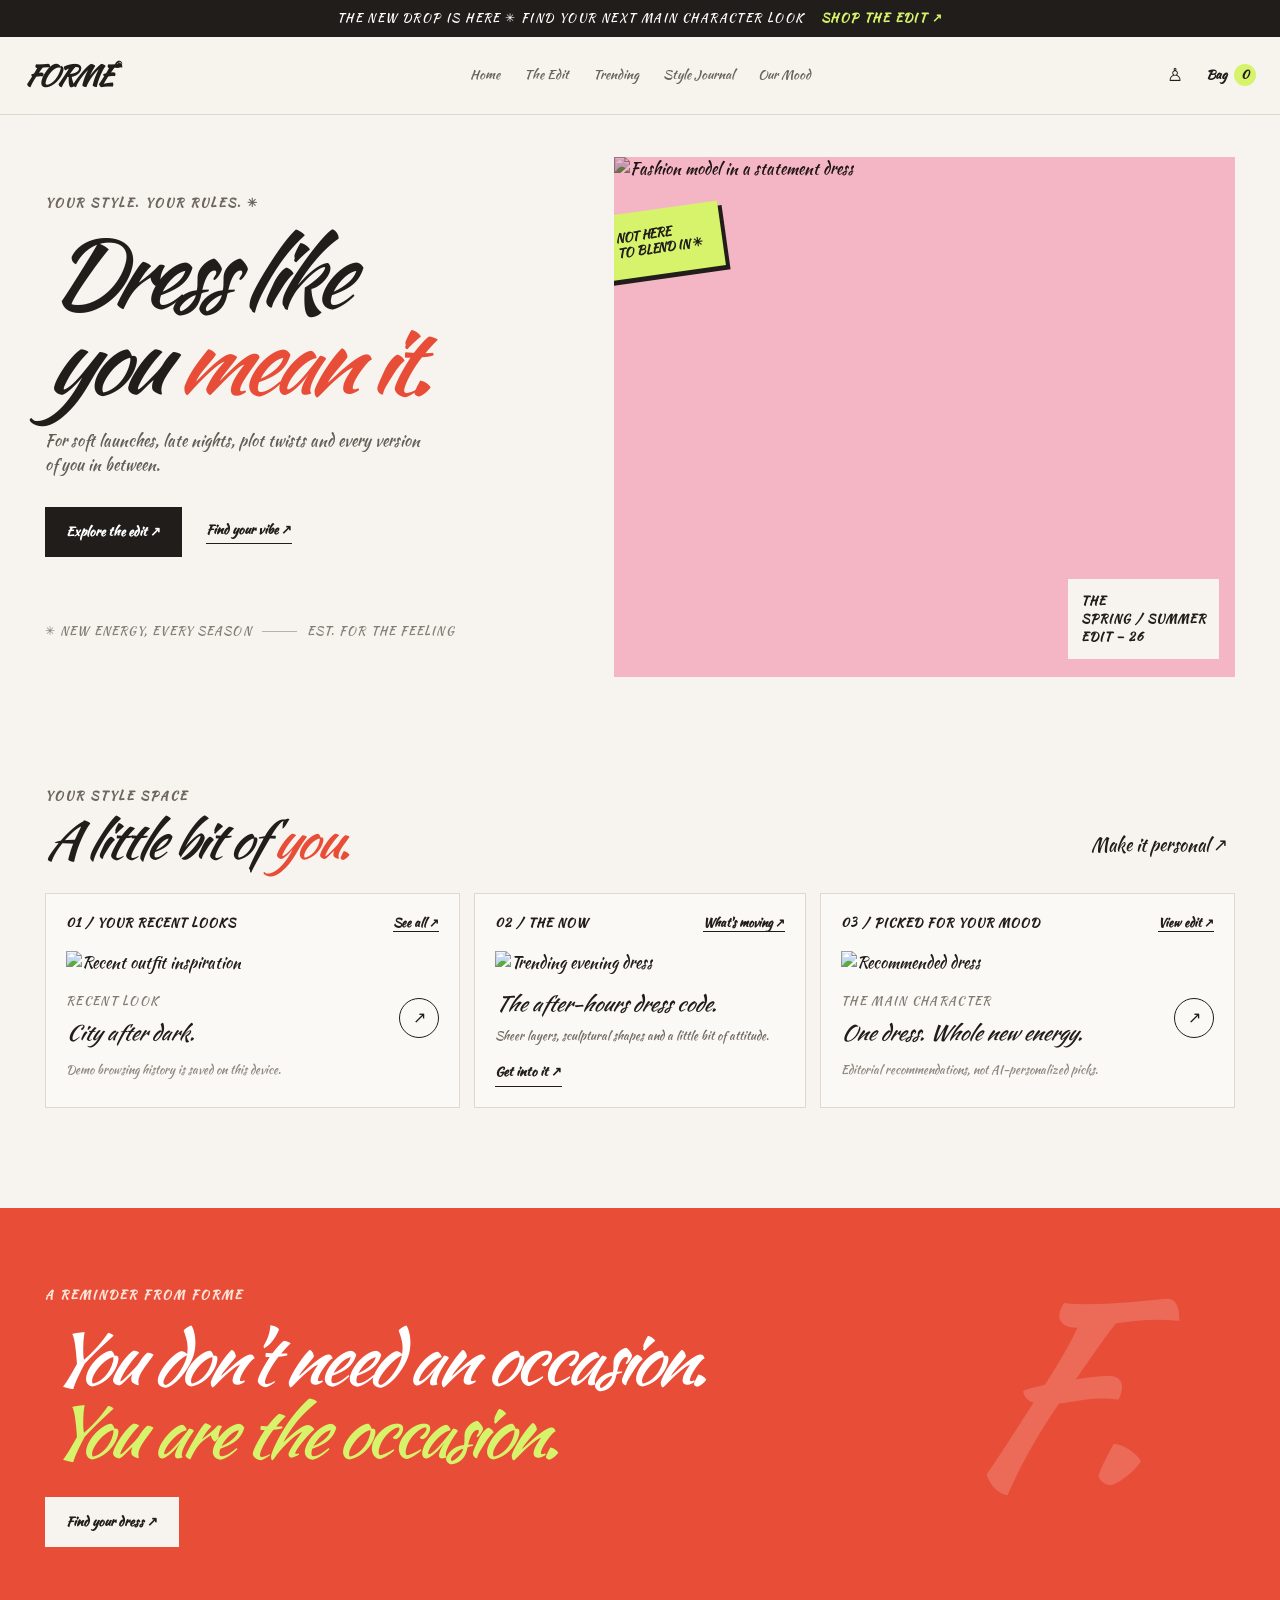
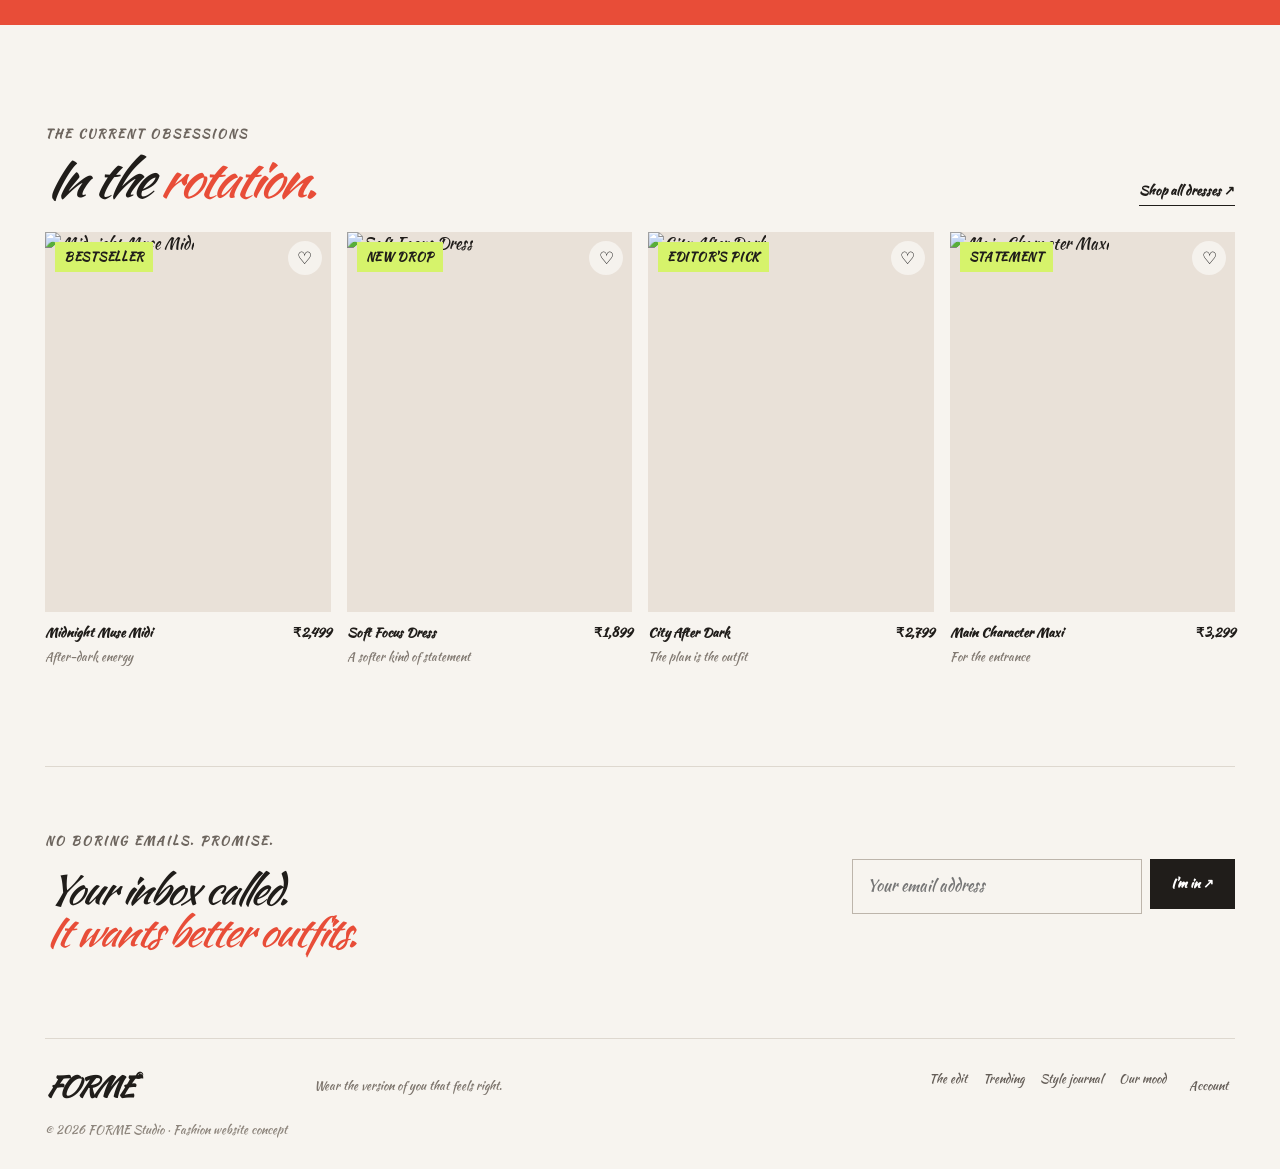
==== index.html @ 80cb5acc "Update typography to Kaushan Script, enforce cursive and min 12px text, and single image per card" ====
<!doctype html>
<html lang="en">

<head>
    <meta charset="utf-8">
    <meta name="viewport" content="width=device-width,initial-scale=1">
    <meta name="theme-color" content="#f7f4ef">
    <title>Dress Outside the Lines — FORME</title>
    <link rel="preconnect" href="https://fonts.googleapis.com">
    <link rel="preconnect" href="https://fonts.gstatic.com" crossorigin>
    <link
        href="https://fonts.googleapis.com/css2?family=Kaushan+Script&family=DM+Sans:wght@400;500;600;700&family=Playfair+Display:ital,wght@0,500;0,600;0,700;1,500;1,600&display=swap"
        rel="stylesheet">
    <link rel="stylesheet" href="styles.css">
    <style>
        :root {
            --serif: 'Kaushan Script', cursive;
            --sans: 'Kaushan Script', cursive;
            --cursive: 'Kaushan Script', cursive
        }

        html,
        body,
        button,
        input,
        select,
        textarea {
            font-family: 'Kaushan Script', cursive
        }

        body,
        p,
        a,
        button,
        input,
        select,
        textarea,
        span,
        small,
        label,
        .announcement,
        .announcement a,
        .main-nav a,
        .header-actions,
        .bag-link,
        .bag-count,
        .icon-btn,
        .plain-btn,
        .eyebrow,
        .hero-text,
        .btn,
        .text-link,
        .arrow-link,
        .hero-footnote,
        .hero-sticker,
        .hero-side-note,
        .tile-head,
        .tile-head a,
        .recent-items,
        .mini-look span,
        .mini-look b,
        .tile-note,
        .overview-tile>p,
        .micro-label,
        .product-badge,
        .heart-btn,
        .quick-add,
        .product-info h3,
        .product-info p,
        .product-subtitle,
        .form-feedback,
        .footer>p,
        .footer-links a,
        .footer-links button,
        .footer small,
        .auth-tab,
        .account-modal label,
        .legal-note,
        .toast {
            font-family: 'Kaushan Script', cursive;
            font-style: normal
        }

        h1,
        h2,
        .wordmark,
        .manifesto-mark,
        .modal-logo,
        .modal-visual p,
        .modal-content h2,
        .overview-tile h3,
        .rec-meta h3,
        .newsletter h2,
        .empty-star,
        .journal-asterisk,
        .mobile-menu,
        .modal-close {
            font-family: 'Kaushan Script', cursive;
            font-style: italic
        }

        /* Ensure no text is smaller than 12px */
        small, sub, sup, label, .legal-note, .tile-note, .hero-footnote, .hero-side-note, .micro-label, .announcement, .wordmark span, .bag-count, .eyebrow, .image-caption, .modal-visual small, .product-subtitle, .product-badge, .form-feedback, .footer small, .filter-pill, .sort-control, .collection-note, .editorial-break>p, .story-number, .trend-quote p, .journal-meta, .about-image span, .value-row>span, .bag-toolbar, .bag-item .remove-item, .summary-note, .secure-note {
            font-size: 0.75rem;
        }
    </style>
</head>

<body data-page="home">
    <div class="announcement">THE NEW DROP IS HERE ✳ FIND YOUR NEXT MAIN CHARACTER LOOK <a href="collections.html">SHOP
            THE EDIT ↗</a></div>
    <header class="site-header"><a class="wordmark" href="index.html">FORME<span>®</span></a><button class="mobile-menu"
            aria-label="Open menu" aria-expanded="false">☰</button>
        <nav class="main-nav"><a href="index.html">Home</a><a href="collections.html">The Edit</a><a
                href="trending.html">Trending</a><a href="style-journal.html">Style Journal</a><a href="about.html">Our
                Mood</a></nav>
        <div class="header-actions"><button class="icon-btn account-open" aria-label="Open login or signup">♙</button><a
                class="bag-link" href="bag.html">Bag <span class="bag-count">0</span></a></div>
    </header>
    <main>
        <section class="hero wrap">
            <div class="hero-copy reveal">
                <p class="eyebrow">YOUR STYLE. YOUR RULES. ✳</p>
                <h1>Dress like<br>you <em>mean it.</em></h1>
                <p class="hero-text">For soft launches, late nights, plot twists and every version of you in between.
                </p>
                <div class="hero-ctas"><a class="btn btn-dark" href="collections.html">Explore the edit ↗</a><a
                        class="text-link" href="style-journal.html">Find your vibe ↗</a></div>
                <div class="hero-footnote">✳ NEW ENERGY, EVERY SEASON <span></span> EST. FOR THE FEELING</div>
            </div>
            <div class="hero-art reveal delay-1"><img
                    src="https://images.unsplash.com/photo-1539109136881-3be0616acf4b?auto=format&fit=crop&w=1200&q=88"
                    alt="Fashion model in a statement dress">
                <div class="hero-sticker">NOT HERE<br>TO BLEND IN ✳</div>
                <div class="hero-side-note">THE<br>SPRING / SUMMER<br>EDIT — 26</div>
            </div>
        </section>
        <section class="wrap dashboard-section">
            <div class="section-top">
                <div>
                    <p class="eyebrow">YOUR STYLE SPACE</p>
                    <h2>A little bit of <em>you.</em></h2>
                </div><button class="plain-btn account-open">Make it personal ↗</button>
            </div>
            <div class="style-overview">
                <article class="overview-tile">
                    <div class="tile-head"><span>01 / YOUR RECENT LOOKS</span><a href="collections.html">See all ↗</a></div>
                    <img class="tile-image"
                        src="https://images.unsplash.com/photo-1515886657613-9f3515b0c78f?auto=format&fit=crop&w=900&q=85"
                        alt="Recent outfit inspiration">
                    <div class="rec-meta">
                        <div><span class="micro-label">RECENT LOOK</span>
                            <h3>City after dark.</h3>
                        </div><a class="circle-arrow" href="collections.html">↗</a>
                    </div>
                    <p class="tile-note">Demo browsing history is saved on this device.</p>
                </article>
                <article class="overview-tile">
                    <div class="tile-head"><span>02 / THE NOW</span><a href="trending.html">What's moving ↗</a></div>
                    <img class="tile-image"
                        src="https://images.unsplash.com/photo-1539008835657-9e8e9680c956?auto=format&fit=crop&w=900&q=85"
                        alt="Trending evening dress">
                    <h3>The after-hours dress code.</h3>
                    <p>Sheer layers, sculptural shapes and a little bit of attitude.</p><a class="arrow-link"
                        href="trending.html">Get into it ↗</a>
                </article>
                <article class="overview-tile">
                    <div class="tile-head"><span>03 / PICKED FOR YOUR MOOD</span><a href="collections.html">View edit
                            ↗</a></div><img class="tile-image"
                        src="https://images.unsplash.com/photo-1595777457583-95e059d581b8?auto=format&fit=crop&w=900&q=85"
                        alt="Recommended dress">
                    <div class="rec-meta">
                        <div><span class="micro-label">THE MAIN CHARACTER</span>
                            <h3>One dress. Whole new energy.</h3>
                        </div><a class="circle-arrow" href="collections.html">↗</a>
                    </div>
                    <p class="tile-note">Editorial recommendations, not AI-personalized picks.</p>
                </article>
            </div>
        </section>
        <section class="manifesto">
            <div class="wrap manifesto-inner">
                <p class="eyebrow">A REMINDER FROM FORME</p>
                <h2>You don't need an occasion.<br><em>You are the occasion.</em></h2><a href="collections.html"
                    class="btn btn-light">Find your dress ↗</a><span class="manifesto-mark">F.</span>
            </div>
        </section>
        <section class="wrap product-section">
            <div class="section-top">
                <div>
                    <p class="eyebrow">THE CURRENT OBSESSIONS</p>
                    <h2>In the <em>rotation.</em></h2>
                </div><a class="text-link" href="collections.html">Shop all dresses ↗</a>
            </div>
            <div class="product-grid" data-product-grid="featured"></div>
        </section>
        <section class="newsletter wrap">
            <div>
                <p class="eyebrow">NO BORING EMAILS. PROMISE.</p>
                <h2>Your inbox called.<br><em>It wants better outfits.</em></h2>
            </div>
            <form class="newsletter-form"><input type="email" aria-label="Email address"
                    placeholder="Your email address" required><button class="btn btn-dark">I'm in ↗</button>
                <p class="form-feedback" aria-live="polite"></p>
            </form>
        </section>
    </main>
    <footer class="footer wrap"><a class="wordmark" href="index.html">FORME<span>®</span></a>
        <p>Wear the version of you that feels right.</p>
        <div class="footer-links"><a href="collections.html">The edit</a><a href="trending.html">Trending</a><a
                href="style-journal.html">Style journal</a><a href="about.html">Our mood</a><button
                class="plain-btn account-open">Account</button></div><small>© <span data-year></span> FORME Studio ·
            Fashion website concept</small>
    </footer>
    <div class="modal-backdrop" id="accountModal" hidden>
        <section class="account-modal" role="dialog" aria-modal="true" aria-labelledby="modalTitle"><button
                class="modal-close" aria-label="Close">×</button>
            <div class="modal-visual"><span class="modal-logo">F.</span>
                <p>YOUR STYLE<br>IS YOURS.</p><small>COME AS YOU ARE.</small>
            </div>
            <div class="modal-content">
                <p class="eyebrow">YOUR STYLE SPACE</p>
                <h2 id="modalTitle">Good looks.<br><em>Good to see you.</em></h2>
                <div class="auth-tabs"><button class="auth-tab active" data-auth="login">Log in</button><button
                        class="auth-tab" data-auth="signup">Sign up</button></div>
                <form id="authForm"><label for="authEmail">Email address</label><input id="authEmail" type="email"
                        placeholder="you@example.com" required><label for="authPassword">Password</label><input
                        id="authPassword" type="password" minlength="6" placeholder="At least 6 characters" required>
                    <div class="signup-only" hidden><label for="authName">Your name</label><input id="authName"
                            type="text" placeholder="What should we call you?"><label class="check-row"><input
                                type="checkbox"> Send me new drops and style edits</label></div><button
                        class="btn btn-dark full" type="submit" id="authSubmit">Log in ↗</button>
                    <p class="form-feedback" id="authFeedback" aria-live="polite">Demo only — no password is stored or
                        sent.</p>
                    <p class="legal-note">Production login requires secure backend authentication.</p>
                </form>
            </div>
        </section>
    </div>
    <div class="toast" role="status" aria-live="polite"></div>
    <script src="script.js"></script>
</body>

</html>
---- styles.css ----
@import url('https://fonts.googleapis.com/css2?family=Kaushan+Script&display=swap');

:root {
    --paper: #f7f4ef;
    --ink: #201d1a;
    --muted: #77716a;
    --line: #ded8cf;
    --pink: #f4b5c5;
    --red: #e84d38;
    --lilac: #d7c9f4;
    --lime: #d6f36b;
    --serif: 'Kaushan Script', cursive;
    --sans: 'Kaushan Script', cursive;
    --cursive: 'Kaushan Script', cursive
}

* {
    box-sizing: border-box
}

html {
    scroll-behavior: smooth
}

body {
    margin: 0;
    background: var(--paper);
    color: var(--ink);
    font-family: var(--sans);
    line-height: 1.55
}

a {
    color: inherit;
    text-decoration: none
}

button,
input,
select {
    font: inherit
}

button {
    cursor: pointer
}

.announcement {
    padding: 9px 20px;
    text-align: center;
    background: var(--ink);
    color: #fff;
    font-size: 0.75rem;
    letter-spacing: 1.4px
}

.announcement span {
    color: var(--lime)
}

.announcement a {
    color: var(--lime);
    margin-left: 12px;
    font-weight: 700
}

.site-header {
    height: 78px;
    padding: 0 max(24px, calc((100% - 1240px)/2));
    display: flex;
    align-items: center;
    justify-content: space-between;
    gap: 22px;
    border-bottom: 1px solid var(--line);
    background: rgba(247, 244, 239, .94);
    position: sticky;
    top: 0;
    z-index: 20;
    backdrop-filter: blur(14px)
}

.wordmark {
    font: 700 1.7rem var(--sans);
    letter-spacing: -2px
}

.wordmark span {
    font-size: 0.75rem;
    vertical-align: top;
    letter-spacing: 0;
    margin-left: 2px
}

.main-nav {
    display: flex;
    gap: 24px
}

.main-nav a {
    font-size: .79rem;
    color: #69635c;
    transition: color .2s
}

.main-nav a:hover,
.main-nav a.active {
    color: var(--red)
}

.header-actions {
    display: flex;
    align-items: center;
    gap: 16px
}

.icon-btn,
.plain-btn {
    border: 0;
    background: none;
    color: var(--ink);
    padding: 7px;
    font-size: 1.15rem
}

.bag-link {
    font-size: .8rem;
    font-weight: 700
}

.bag-count {
    display: inline-grid;
    place-items: center;
    width: 22px;
    height: 22px;
    background: var(--lime);
    border-radius: 50%;
    margin-left: 4px;
    font-size: 0.75rem
}

.mobile-menu {
    display: none;
    border: 0;
    background: none;
    font-size: 1.35rem
}

.wrap {
    width: min(1190px, calc(100% - 48px));
    margin-inline: auto
}

.hero {
    display: grid;
    grid-template-columns: .92fr 1.08fr;
    gap: 40px;
    min-height: 620px;
    align-items: center;
    padding-top: 40px;
    padding-bottom: 55px
}

.hero-copy {
    padding: 25px 0
}

.eyebrow {
    font-size: 0.75rem;
    font-weight: 700;
    letter-spacing: 2px;
    color: #6d655e;
    margin: 0 0 18px
}

.hero .eyebrow span {
    color: var(--red)
}

h1,
h2,
h3,
p {
    margin-top: 0
}

h1 {
    font: 500 clamp(3.6rem, 7.2vw, 7.1rem)/.94 var(--serif);
    letter-spacing: -.065em;
    margin-bottom: 25px
}

h1 em,
h2 em {
    font-weight: 500;
    color: var(--red)
}

.hero-text,
.collection-hero p,
.trend-head>p:last-child,
.journal-hero>p:last-child,
.about-title>p:not(.eyebrow),
.bag-hero>p:last-child {
    max-width: 390px;
    color: #655e58;
    font-size: 1rem
}

.hero-ctas {
    display: flex;
    align-items: center;
    gap: 24px;
    margin-top: 29px
}

.btn {
    display: inline-flex;
    align-items: center;
    justify-content: center;
    gap: 12px;
    padding: 14px 20px;
    border: 1px solid var(--ink);
    font-size: .8rem;
    font-weight: 700;
    transition: transform .25s, background .25s, color .25s
}

.btn:hover {
    transform: translateY(-3px)
}

.btn-dark {
    background: var(--ink);
    color: white
}

.btn-dark:hover {
    background: var(--red);
    border-color: var(--red)
}

.btn-light {
    background: var(--paper);
    color: var(--ink);
    border-color: var(--paper)
}

.text-link,
.arrow-link {
    font-size: .8rem;
    font-weight: 700;
    border-bottom: 1px solid var(--ink);
    padding-bottom: 4px
}

.hero-footnote {
    display: flex;
    align-items: center;
    gap: 10px;
    font-size: 0.75rem;
    letter-spacing: 1.1px;
    color: #847d75;
    margin-top: 65px
}

.hero-footnote:first-letter {
    color: var(--red)
}

.hero-footnote span {
    height: 1px;
    width: 35px;
    background: #b9b1a8
}

.hero-art {
    height: 520px;
    position: relative;
    background: var(--pink);
    overflow: hidden
}

.hero-art>img {
    width: 100%;
    height: 100%;
    object-fit: cover;
    object-position: center 35%;
    mix-blend-mode: multiply;
    filter: saturate(.78)
}

.hero-sticker {
    position: absolute;
    top: 10%;
    left: -18px;
    background: var(--lime);
    padding: 17px 20px;
    font-size: .77rem;
    font-weight: 700;
    line-height: 1.25;
    transform: rotate(-8deg);
    box-shadow: 4px 5px 0 #201d1a
}

.hero-side-note {
    position: absolute;
    right: 16px;
    bottom: 18px;
    background: var(--paper);
    padding: 13px;
    font-size: 0.75rem;
    font-weight: 700;
    letter-spacing: 1px;
    line-height: 1.5
}

.dashboard-section {
    padding: 52px 0 100px
}

.section-top {
    display: flex;
    justify-content: space-between;
    align-items: end;
    gap: 20px;
    margin-bottom: 26px
}

.section-top h2,
.newsletter h2,
.journal-bottom h2 {
    font: 500 clamp(2.2rem, 4vw, 3.7rem)/1.05 var(--serif);
    letter-spacing: -.05em;
    margin: 0
}

.section-top .eyebrow {
    margin-bottom: 8px
}

.style-overview {
    display: grid;
    grid-template-columns: 1fr .8fr 1fr;
    gap: 14px
}

.overview-tile {
    border: 1px solid var(--line);
    padding: 20px;
    background: #fbf9f5;
    min-width: 0
}

.tile-head {
    display: flex;
    justify-content: space-between;
    gap: 8px;
    font-size: 0.75rem;
    letter-spacing: 1px;
    font-weight: 700;
    margin-bottom: 18px
}

.tile-head a {
    font-size: 0.75rem;
    letter-spacing: 0;
    text-decoration: underline;
    text-underline-offset: 4px
}

.recent-items {
    display: grid;
    grid-template-columns: 1fr 1fr;
    gap: 10px
}

.mini-look img {
    display: block;
    width: 100%;
    height: 170px;
    object-fit: cover;
    object-position: top
}

.mini-look span {
    display: block;
    color: #857d75;
    font-size: 0.75rem;
    margin-top: 8px
}

.mini-look b {
    display: block;
    color: var(--ink);
    font-size: .8rem
}

.tile-note {
    font-size: 0.75rem;
    color: #918981;
    margin: 13px 0 0
}

.tile-image {
    width: 100%;
    height: 260px;
    object-fit: cover;
    object-position: top
}

.overview-tile h3 {
    font: 500 1.3rem var(--serif);
    margin: 13px 0 7px
}

.overview-tile>p:not(.tile-note) {
    font-size: .78rem;
    color: #726b64
}

.arrow-link {
    display: inline-block;
    margin-top: 4px
}

.rec-meta {
    display: flex;
    align-items: center;
    justify-content: space-between;
    gap: 12px;
    margin-top: 13px
}

.micro-label {
    font-size: 0.75rem;
    letter-spacing: 1.3px;
    color: #827b72
}

.rec-meta h3 {
    margin: 4px 0 0
}

.circle-arrow {
    display: grid;
    place-items: center;
    border: 1px solid var(--ink);
    border-radius: 50%;
    width: 40px;
    height: 40px;
    flex-shrink: 0
}

.manifesto {
    background: var(--red);
    color: white;
    padding: 78px 0;
    position: relative;
    overflow: hidden
}

.manifesto-inner {
    position: relative
}

.manifesto .eyebrow {
    color: #ffe4d8
}

.manifesto h2 {
    font: 500 clamp(2.6rem, 5.5vw, 5.3rem)/1.05 var(--serif);
    letter-spacing: -.05em;
    margin-bottom: 27px
}

.manifesto h2 em {
    color: var(--lime)
}

.manifesto-mark {
    position: absolute;
    right: 8%;
    top: -70px;
    font: italic 15rem var(--serif);
    opacity: .16
}

.product-section {
    padding: 100px 0
}

.product-grid {
    display: grid;
    grid-template-columns: repeat(4, minmax(0, 1fr));
    gap: 16px
}

.product-card {
    min-width: 0;
    position: relative
}

.product-image-wrap {
    position: relative;
    overflow: hidden;
    background: #e9e1d8;
    aspect-ratio: 3/4
}

.product-image-wrap img {
    width: 100%;
    height: 100%;
    object-fit: cover;
    transition: transform .65s cubic-bezier(.2, .65, .2, 1)
}

.product-card:hover .product-image-wrap img {
    transform: scale(1.055)
}

.product-badge {
    position: absolute;
    top: 10px;
    left: 10px;
    background: var(--lime);
    padding: 6px 9px;
    font-size: 0.75rem;
    font-weight: 700;
    letter-spacing: .7px
}

.heart-btn {
    position: absolute;
    top: 9px;
    right: 9px;
    border: 0;
    background: #f7f4efeb;
    border-radius: 50%;
    width: 34px;
    height: 34px;
    font-size: 1.05rem
}

.heart-btn.saved {
    background: var(--red);
    color: white
}

.quick-add {
    position: absolute;
    bottom: 10px;
    left: 10px;
    right: 10px;
    border: 0;
    background: var(--paper);
    padding: 11px;
    font-size: 0.75rem;
    font-weight: 700;
    transform: translateY(150%);
    transition: transform .25s
}

.product-card:hover .quick-add,
.quick-add:focus {
    transform: translateY(0)
}

.product-info {
    display: flex;
    justify-content: space-between;
    gap: 8px;
    padding-top: 11px
}

.product-info h3 {
    font-size: .82rem;
    font-weight: 600;
    margin: 0
}

.product-info p {
    font-size: .8rem;
    font-weight: 700;
    margin: 0;
    white-space: nowrap
}

.product-subtitle {
    font-size: 0.75rem;
    color: #817971;
    margin-top: 4px
}

.newsletter {
    border-top: 1px solid var(--line);
    padding: 65px 0 85px;
    display: flex;
    justify-content: space-between;
    gap: 30px;
    align-items: center
}

.newsletter h2 {
    font-size: 2.5rem
}

.newsletter-form {
    display: grid;
    grid-template-columns: minmax(180px, 290px) auto;
    gap: 8px;
    align-items: start
}

.newsletter-form input,
.account-modal input {
    background: transparent;
    border: 1px solid #bdb5ab;
    padding: 14px;
    width: 100%;
    min-width: 0;
    outline: none
}

.newsletter-form input:focus,
.account-modal input:focus {
    border-color: var(--red)
}

.form-feedback {
    grid-column: 1/-1;
    font-size: 0.75rem;
    color: #756e66;
    margin: 4px 0 0
}

.footer {
    border-top: 1px solid var(--line);
    padding: 28px 0 30px;
    display: grid;
    grid-template-columns: .7fr 1fr 1.5fr;
    gap: 15px;
    align-items: center
}

.footer>p {
    font-size: .75rem;
    color: #7c746c;
    margin: 0
}

.footer-links {
    display: flex;
    gap: 16px;
    justify-content: flex-end;
    flex-wrap: wrap
}

.footer-links a,
.footer-links button {
    font-size: 0.75rem;
    color: #655e58
}

.footer small {
    grid-column: 1/-1;
    font-size: 0.75rem;
    color: #8d857c
}

.collection-hero {
    display: grid;
    grid-template-columns: .8fr 1.2fr;
    gap: 50px;
    align-items: center;
    padding: 65px 0 45px
}

.collection-hero h1,
.trend-head h1,
.journal-hero h1,
.about-title h1,
.bag-hero h1 {
    font-size: clamp(4rem, 8vw, 7rem)
}

.collection-hero>img {
    width: 100%;
    height: 420px;
    object-fit: cover;
    object-position: top
}

.collection-tools {
    display: flex;
    justify-content: space-between;
    align-items: center;
    gap: 15px;
    padding: 20px 0;
    border-top: 1px solid var(--line);
    border-bottom: 1px solid var(--line)
}

.filter-pills {
    display: flex;
    gap: 8px;
    flex-wrap: wrap
}

.filter-pill {
    border: 1px solid #cfc7bd;
    background: transparent;
    border-radius: 30px;
    padding: 9px 14px;
    font-size: 0.75rem
}

.filter-pill.active,
.filter-pill:hover {
    background: var(--ink);
    color: white;
    border-color: var(--ink)
}

.sort-control {
    font-size: 0.75rem;
    white-space: nowrap
}

.sort-control select {
    background: transparent;
    border: 0;
    padding: 8px;
    color: var(--ink)
}

.collection-content {
    padding-top: 25px
}

.collection-note {
    display: flex;
    justify-content: space-between;
    gap: 20px;
    align-items: center;
    font-size: 0.75rem;
    color: #80776e
}

.collection-note span {
    letter-spacing: 1.5px;
    font-weight: 700
}

.large-grid {
    grid-template-columns: repeat(3, minmax(0, 1fr));
    gap: 30px 18px;
    padding: 20px 0 85px
}

.editorial-break {
    padding: 70px 20px;
    margin-bottom: 85px;
    background: var(--lilac);
    text-align: center;
    position: relative
}

.editorial-break>p {
    font-size: 0.75rem;
    letter-spacing: 2px
}

.editorial-break h2 {
    font: 500 clamp(3rem, 6vw, 5.5rem)/.95 var(--serif);
    margin: 18px 0 25px
}

.trend-hero {
    display: grid;
    grid-template-columns: .72fr 1.28fr;
    gap: 40px;
    align-items: center;
    padding: 70px 0 65px
}

.trend-hero-image {
    height: 480px;
    position: relative
}

.trend-hero-image img {
    width: 100%;
    height: 100%;
    object-fit: cover
}

.image-caption {
    position: absolute;
    bottom: 12px;
    left: 12px;
    background: var(--paper);
    padding: 9px;
    font-size: 0.75rem;
    letter-spacing: 1px
}

.trend-stories {
    padding-bottom: 80px
}

.trend-story {
    display: grid;
    grid-template-columns: 1fr 1fr;
    gap: 60px;
    align-items: center;
    padding: 38px 0;
    border-top: 1px solid var(--line)
}

.trend-story.story-two {
    direction: rtl
}

.trend-story.story-two>* {
    direction: ltr
}

.story-image {
    height: 430px;
    background: #e8d7d2
}

.story-image img {
    width: 100%;
    height: 100%;
    object-fit: cover
}

.story-number {
    font-size: 0.75rem;
    letter-spacing: 1.5px;
    color: #7e766e;
    font-weight: 700
}

.story-copy h2 {
    font: 500 clamp(2.7rem, 5vw, 4.7rem)/1 var(--serif);
    letter-spacing: -.05em;
    margin: 18px 0
}

.story-copy p {
    max-width: 400px;
    color: #6e665f;
    font-size: .9rem
}

.trend-quote {
    text-align: center;
    background: var(--lime);
    padding: 65px 20px
}

.trend-quote p {
    font-size: 0.75rem;
    letter-spacing: 2px
}

.trend-quote h2 {
    font: 500 clamp(2.5rem, 5vw, 4.7rem)/1.1 var(--serif);
    margin: 0
}

.journal-hero {
    padding: 75px 0 40px
}

.journal-hero h1 {
    margin-bottom: 15px
}

.journal-grid {
    display: grid;
    grid-template-columns: 1fr 1fr;
    gap: 35px 22px;
    padding-bottom: 70px
}

.journal-card img {
    width: 100%;
    height: 390px;
    object-fit: cover;
    display: block
}

.journal-feature img {
    height: 500px
}

.journal-meta {
    display: flex;
    justify-content: space-between;
    font-size: 0.75rem;
    letter-spacing: 1.1px;
    color: #837b72;
    margin: 15px 0
}

.journal-card h2 {
    font: 500 clamp(2rem, 3.7vw, 3.3rem)/1.05 var(--serif);
    margin: 0 0 12px
}

.journal-card p:not(.eyebrow) {
    font-size: .83rem;
    color: #6c655e;
    max-width: 460px
}

.save-story {
    border: 0;
    border-bottom: 1px solid var(--ink);
    padding: 6px 0;
    background: none;
    font-size: .76rem;
    font-weight: 700
}

.save-story.saved {
    color: var(--red);
    border-color: var(--red)
}

.journal-dark {
    background: var(--ink);
    color: white;
    padding: 35px;
    display: flex;
    flex-direction: column;
    align-items: flex-start;
    justify-content: center;
    min-height: 380px
}

.journal-dark .eyebrow {
    color: var(--lime)
}

.journal-dark h2 {
    font-size: clamp(2.7rem, 5vw, 4rem)
}

.journal-dark h2 em {
    color: var(--pink)
}

.journal-asterisk {
    font-size: 3rem;
    color: var(--lime)
}

.journal-bottom {
    padding: 30px 0 80px;
    border-top: 1px solid var(--line)
}

.journal-bottom h2 {
    margin-bottom: 15px
}

.journal-bottom>p:last-child {
    font-size: .8rem;
    color: #7c746c
}

.about-hero {
    display: grid;
    grid-template-columns: .85fr 1.15fr;
    gap: 55px;
    align-items: center;
    padding: 65px 0 85px
}

.about-title h1 {
    font-size: clamp(3.8rem, 7vw, 6.6rem)
}

.about-image {
    position: relative;
    height: 520px;
    background: var(--pink)
}

.about-image img {
    width: 100%;
    height: 100%;
    object-fit: cover;
    mix-blend-mode: multiply
}

.about-image span {
    position: absolute;
    bottom: 15px;
    left: 15px;
    background: var(--paper);
    padding: 10px;
    font-size: 0.75rem;
    letter-spacing: 1px
}

.about-values {
    background: var(--lilac);
    padding: 65px 0
}

.value-row {
    display: grid;
    grid-template-columns: 50px 1fr 1fr;
    gap: 20px;
    padding: 25px 0;
    border-top: 1px solid #b7a8d6;
    align-items: start
}

.value-row>span {
    font-size: 0.75rem;
    font-weight: 700
}

.value-row h2 {
    font: 500 clamp(1.8rem, 3vw, 2.8rem)/1.08 var(--serif);
    margin: 0
}

.value-row p {
    font-size: .82rem;
    color: #554d60;
    max-width: 370px;
    margin: 4px 0
}

.about-final {
    display: grid;
    grid-template-columns: 1fr 1fr;
    gap: 55px;
    align-items: center;
    padding: 85px 0
}

.about-final img {
    width: 100%;
    height: 390px;
    object-fit: cover
}

.about-final h2 {
    font: 500 clamp(2.6rem, 5vw, 4.5rem)/1 var(--serif)
}

.about-final p:not(.eyebrow) {
    color: #6c655e;
    max-width: 380px
}

.bag-hero {
    padding: 70px 0 35px
}

.bag-hero h1 {
    margin-bottom: 10px
}

.bag-layout {
    display: grid;
    grid-template-columns: 1fr 320px;
    gap: 45px;
    padding-bottom: 70px;
    align-items: start
}

.bag-toolbar {
    display: flex;
    justify-content: space-between;
    align-items: center;
    border-bottom: 1px solid var(--line);
    padding: 13px 0;
    font-size: 0.75rem;
    letter-spacing: 1.2px;
    font-weight: 700
}

.bag-items {
    display: grid;
    gap: 14px
}

.bag-item {
    display: grid;
    grid-template-columns: 120px 1fr auto;
    gap: 18px;
    padding: 18px 0;
    border-bottom: 1px solid var(--line)
}

.bag-item img {
    width: 120px;
    height: 150px;
    object-fit: cover
}

.bag-item h3 {
    font: 500 1.2rem var(--serif);
    margin: 5px 0
}

.bag-item p {
    font-size: .75rem;
    color: #776f67
}

.bag-item .remove-item {
    border: 0;
    background: none;
    text-decoration: underline;
    font-size: 0.75rem;
    padding: 0
}

.bag-empty {
    text-align: center;
    padding: 45px 10px
}

.empty-star {
    font-size: 2.8rem;
    color: var(--red)
}

.bag-empty h2 {
    font: 500 2rem var(--serif);
    margin: 10px
}

.bag-empty p {
    font-size: .8rem;
    color: #7b736a
}

.bag-summary {
    background: #efebe4;
    padding: 25px;
    position: sticky;
    top: 100px
}

.summary-line {
    display: flex;
    justify-content: space-between;
    gap: 10px;
    padding: 14px 0;
    border-bottom: 1px solid #d8d0c6;
    font-size: .76rem
}

.summary-total {
    font-size: .9rem;
    font-weight: 700
}

.summary-note,
.secure-note {
    font-size: 0.75rem;
    color: #7d756c;
    margin: 15px 0
}

.full {
    width: 100%
}

.secure-note {
    text-align: center;
    letter-spacing: .6px
}

.bag-recommend {
    padding-bottom: 85px
}

.modal-backdrop {
    position: fixed;
    inset: 0;
    z-index: 50;
    background: #17130f9c;
    display: grid;
    place-items: center;
    padding: 20px
}

.modal-backdrop[hidden] {
    display: none
}

.account-modal {
    position: relative;
    display: grid;
    grid-template-columns: .8fr 1fr;
    width: min(760px, 100%);
    max-height: 92vh;
    overflow: auto;
    background: var(--paper);
    box-shadow: 0 25px 90px #0004
}

.modal-close {
    position: absolute;
    right: 12px;
    top: 8px;
    border: 0;
    background: none;
    font-size: 1.8rem;
    z-index: 2
}

.modal-visual {
    background: var(--red);
    color: white;
    padding: 30px;
    min-height: 400px;
    display: flex;
    flex-direction: column;
    justify-content: space-between
}

.modal-logo {
    font: italic 6rem var(--serif);
    color: var(--lime)
}

.modal-visual p {
    font: 500 2.5rem/.98 var(--serif);
    margin: 0
}

.modal-visual small {
    font-size: 0.75rem;
    letter-spacing: 2px
}

.modal-content {
    padding: 38px 32px
}

.modal-content h2 {
    font: 500 2.2rem/1.05 var(--serif);
    margin: 0 0 22px
}

.auth-tabs {
    display: grid;
    grid-template-columns: 1fr 1fr;
    border-bottom: 1px solid var(--line);
    margin-bottom: 15px
}

.auth-tab {
    padding: 10px;
    background: none;
    border: 0;
    border-bottom: 2px solid transparent;
    font-size: .8rem
}

.auth-tab.active {
    border-color: var(--red);
    font-weight: 700
}

.account-modal label {
    display: block;
    font-size: 0.75rem;
    margin: 12px 0 6px
}

.account-modal .check-row {
    display: flex;
    align-items: center;
    gap: 8px
}

.check-row input {
    width: auto
}

.account-modal .full {
    margin-top: 17px
}

.legal-note {
    font-size: 0.75rem;
    color: #8a8279
}

.toast {
    position: fixed;
    z-index: 80;
    bottom: 20px;
    left: 50%;
    transform: translate(-50%, 20px);
    background: var(--ink);
    color: white;
    padding: 12px 18px;
    font-size: .78rem;
    opacity: 0;
    pointer-events: none;
    transition: .25s
}

.toast.show {
    opacity: 1;
    transform: translate(-50%, 0)
}

.reveal {
    animation: rise .75s ease both
}

.delay-1 {
    animation-delay: .15s
}

@keyframes rise {
    from {
        opacity: 0;
        transform: translateY(18px)
    }

    to {
        opacity: 1;
        transform: translateY(0)
    }
}

.sr-only {
    position: absolute;
    width: 1px;
    height: 1px;
    padding: 0;
    margin: -1px;
    overflow: hidden;
    clip: rect(0, 0, 0, 0);
    white-space: nowrap;
    border: 0
}

@media(prefers-reduced-motion:reduce) {

    *,
    *:before,
    *:after {
        animation-duration: .01ms !important;
        transition-duration: .01ms !important;
        scroll-behavior: auto !important
    }
}

@media(max-width:900px) {
    .site-header {
        padding: 0 22px
    }

    .main-nav {
        gap: 13px
    }

    .main-nav a {
        font-size: 0.75rem
    }

    .hero {
        gap: 24px;
        min-height: 530px
    }

    .hero-art {
        height: 440px
    }

    .style-overview {
        grid-template-columns: 1fr 1fr
    }

    .overview-tile:first-child {
        grid-column: 1/-1
    }

    .recent-items {
        grid-template-columns: 1fr 1fr
    }

    .mini-look img {
        height: 220px
    }

    .product-grid {
        grid-template-columns: repeat(2, minmax(0, 1fr))
    }

    .collection-hero,
    .trend-hero,
    .about-hero {
        gap: 28px
    }

    .bag-layout {
        grid-template-columns: 1fr 280px;
        gap: 25px
    }
}

@media(max-width:650px) {
    .announcement {
        font-size: 0.75rem;
        letter-spacing: .7px
    }

    .site-header {
        height: 66px;
        gap: 10px
    }

    .mobile-menu {
        display: block;
        order: 3
    }

    .main-nav {
        display: none;
        position: absolute;
        top: 65px;
        left: 0;
        right: 0;
        padding: 20px 24px;
        background: var(--paper);
        border-bottom: 1px solid var(--line);
        flex-direction: column;
        gap: 18px
    }

    .main-nav.open {
        display: flex
    }

    .main-nav a {
        font-size: .9rem
    }

    .header-actions {
        margin-left: auto;
        gap: 8px
    }

    .icon-btn {
        font-size: 1rem
    }

    .wrap {
        width: calc(100% - 32px)
    }

    .hero {
        grid-template-columns: 1fr;
        padding-top: 35px;
        gap: 18px
    }

    .hero h1 {
        font-size: clamp(3.8rem, 16vw, 5.8rem)
    }

    .hero-art {
        height: 440px
    }

    .hero-footnote {
        margin-top: 35px;
        flex-wrap: wrap
    }

    .section-top {
        align-items: start
    }

    .style-overview {
        grid-template-columns: 1fr
    }

    .overview-tile:first-child {
        grid-column: auto
    }

    .mini-look img {
        height: 210px
    }

    .dashboard-section,
    .product-section {
        padding: 60px 0
    }

    .manifesto {
        padding: 60px 0
    }

    .manifesto-mark {
        font-size: 9rem;
        right: 0;
        top: -20px
    }

    .newsletter {
        display: block;
        padding: 50px 0 60px
    }

    .newsletter-form {
        margin-top: 25px;
        grid-template-columns: 1fr auto
    }

    .footer {
        grid-template-columns: 1fr;
        gap: 10px
    }

    .footer-links {
        justify-content: flex-start
    }

    .footer small {
        grid-column: auto
    }

    .collection-hero,
    .trend-hero,
    .about-hero {
        grid-template-columns: 1fr;
        padding: 45px 0 30px
    }

    .collection-hero>img {
        height: 350px
    }

    .collection-tools {
        align-items: flex-start;
        flex-direction: column
    }

    .large-grid {
        grid-template-columns: repeat(2, minmax(0, 1fr));
        gap: 22px 10px
    }

    .product-info {
        display: block
    }

    .product-info p {
        margin-top: 3px
    }

    .quick-add {
        transform: none;
        font-size: 0.75rem;
        padding: 8px
    }

    .trend-hero-image {
        height: 360px
    }

    .trend-story,
    .trend-story.story-two {
        grid-template-columns: 1fr;
        gap: 22px;
        direction: ltr
    }

    .story-image {
        height: 350px
    }

    .trend-story {
        padding: 25px 0
    }

    .journal-grid {
        grid-template-columns: 1fr;
        gap: 30px
    }

    .journal-feature img,
    .journal-card img {
        height: 360px
    }

    .journal-dark {
        min-height: 330px
    }

    .about-image {
        height: 400px
    }

    .value-row {
        grid-template-columns: 30px 1fr;
        gap: 10px
    }

    .value-row p {
        grid-column: 2
    }

    .about-final {
        grid-template-columns: 1fr;
        gap: 25px;
        padding: 55px 0
    }

    .about-final img {
        height: 320px
    }

    .bag-layout {
        grid-template-columns: 1fr
    }

    .bag-summary {
        position: static;
        order: -1
    }

    .bag-item {
        grid-template-columns: 90px 1fr auto;
        gap: 12px
    }

    .bag-item img {
        width: 90px;
        height: 120px
    }

    .account-modal {
        grid-template-columns: 1fr;
        max-width: 430px
    }

    .modal-visual {
        min-height: 150px;
        padding: 20px;
        gap: 15px
    }

    .modal-logo {
        font-size: 3rem
    }

    .modal-visual p {
        font-size: 1.5rem
    }

    .modal-content {
        padding: 25px 22px
    }

    .modal-content h2 {
        font-size: 1.9rem
    }

    .collection-note {
        align-items: flex-start;
        flex-direction: column;
        gap: 3px
    }

    .section-top h2 {
        font-size: 2.5rem
    }
}

/* Typography: font-family: 'Kaushan Script', cursive; */
html,
body,
button,
input,
select,
textarea {
    font-family: 'Kaushan Script', cursive
}

body,
p,
a,
button,
input,
select,
textarea,
span,
small,
label,
.announcement,
.announcement a,
.main-nav a,
.header-actions,
.bag-link,
.bag-count,
.icon-btn,
.plain-btn,
.eyebrow,
.hero-text,
.btn,
.text-link,
.arrow-link,
.hero-footnote,
.hero-sticker,
.hero-side-note,
.tile-head,
.tile-head a,
.recent-items,
.mini-look span,
.mini-look b,
.tile-note,
.overview-tile>p,
.micro-label,
.product-badge,
.heart-btn,
.quick-add,
.product-info h3,
.product-info p,
.product-subtitle,
.form-feedback,
.footer>p,
.footer-links a,
.footer-links button,
.footer small,
.filter-pill,
.sort-control,
.collection-note,
.image-caption,
.story-number,
.story-copy p,
.trend-quote p,
.journal-meta,
.journal-card p,
.save-story,
.journal-bottom>p,
.about-image span,
.value-row>span,
.value-row p,
.about-final p,
.bag-toolbar,
.bag-item h3,
.bag-item p,
.bag-item .remove-item,
.bag-empty p,
.summary-line,
.summary-total,
.summary-note,
.secure-note,
.modal-visual small,
.auth-tab,
.account-modal label,
.legal-note,
.toast {
    font-family: 'Kaushan Script', cursive;
    font-style: normal
}

h1,
h2,
.wordmark,
.manifesto-mark,
.modal-logo,
.modal-visual p,
.modal-content h2,
.overview-tile h3,
.rec-meta h3,
.newsletter h2,
.empty-star,
.journal-asterisk,
.mobile-menu,
.modal-close,
.collection-hero h1,
.trend-head h1,
.journal-hero h1,
.about-title h1,
.bag-hero h1,
.bag-empty h2 {
    font-family: 'Kaushan Script', cursive;
    font-style: italic
}

/* Guarantee minimum text size of 12px across all elements and pages */
small, sub, sup, label, .legal-note, .tile-note, .hero-footnote, .hero-side-note, .micro-label, .announcement, .wordmark span, .bag-count, .eyebrow, .image-caption, .modal-visual small, .product-subtitle, .product-badge, .form-feedback, .footer small, .filter-pill, .sort-control, .collection-note, .editorial-break>p, .story-number, .trend-quote p, .journal-meta, .about-image span, .value-row>span, .bag-toolbar, .bag-item .remove-item, .summary-note, .secure-note {
  font-size: 0.75rem; /* 12px minimum */
}
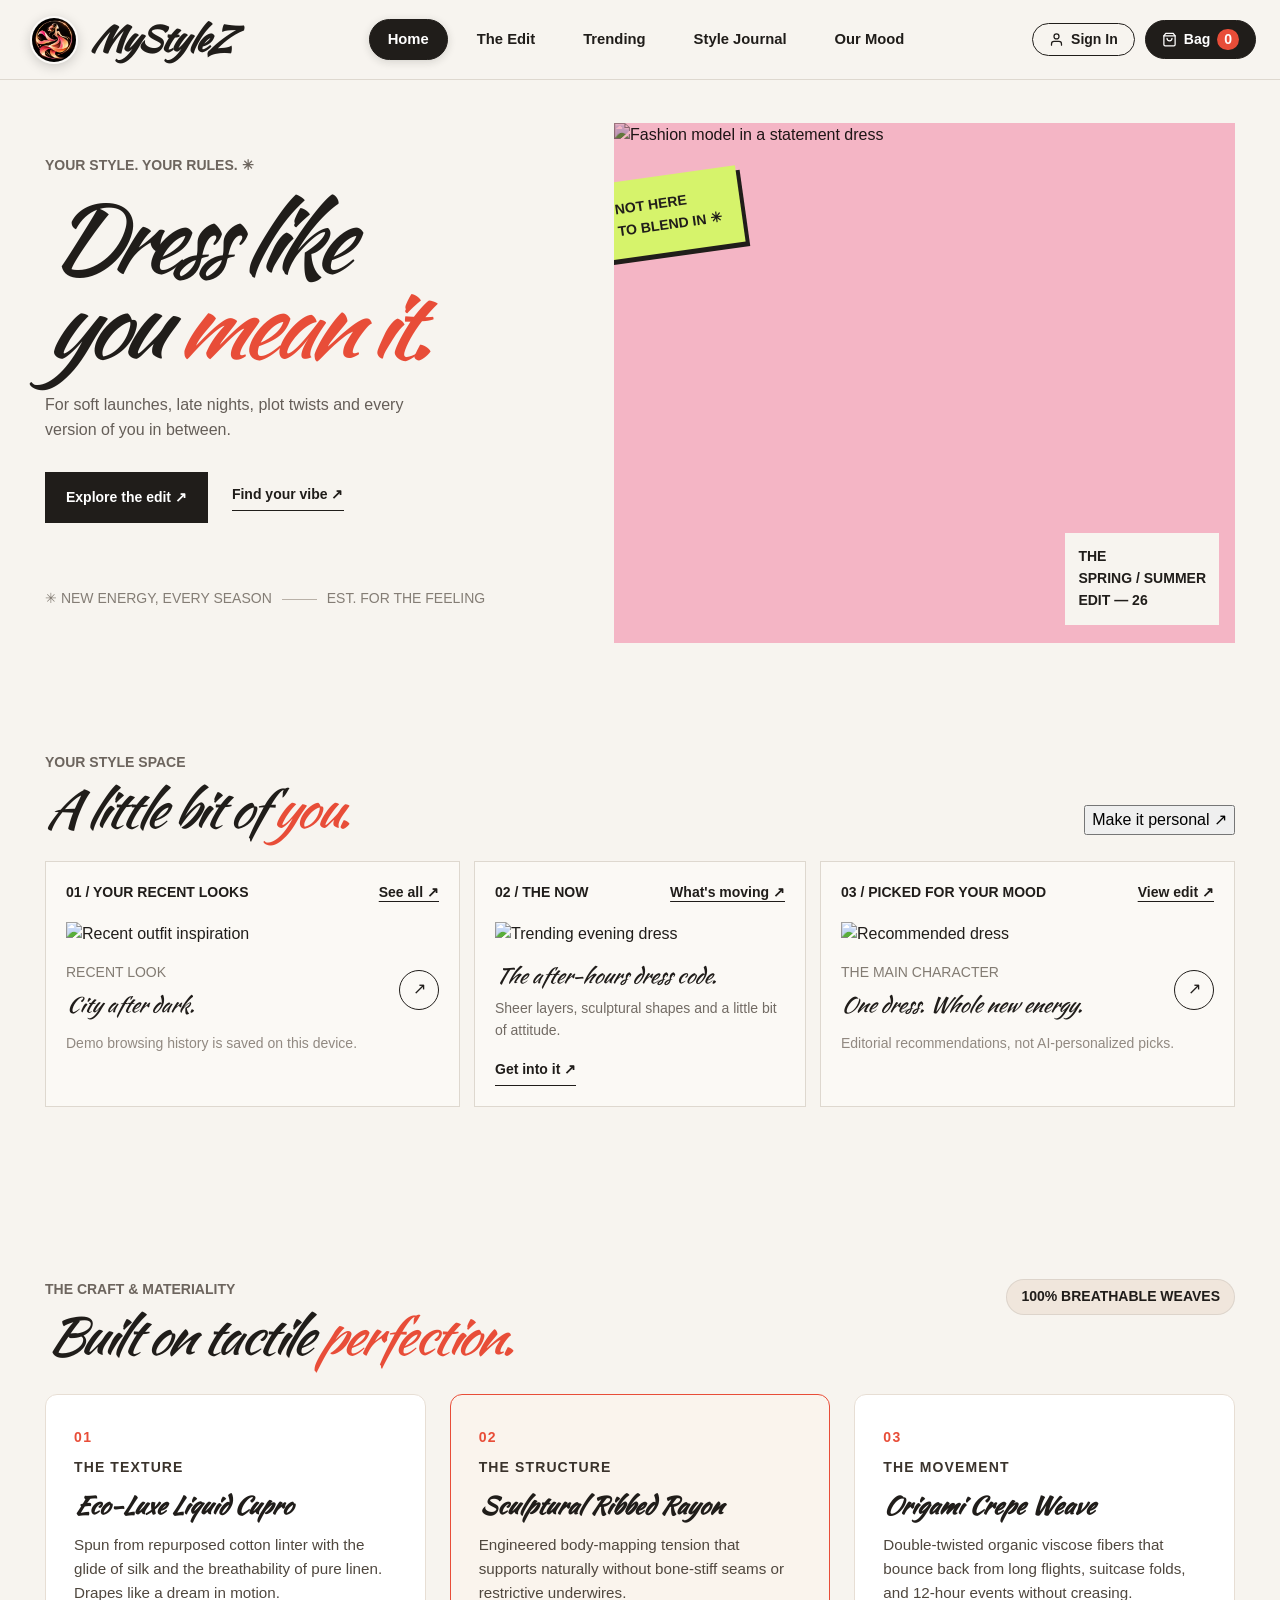
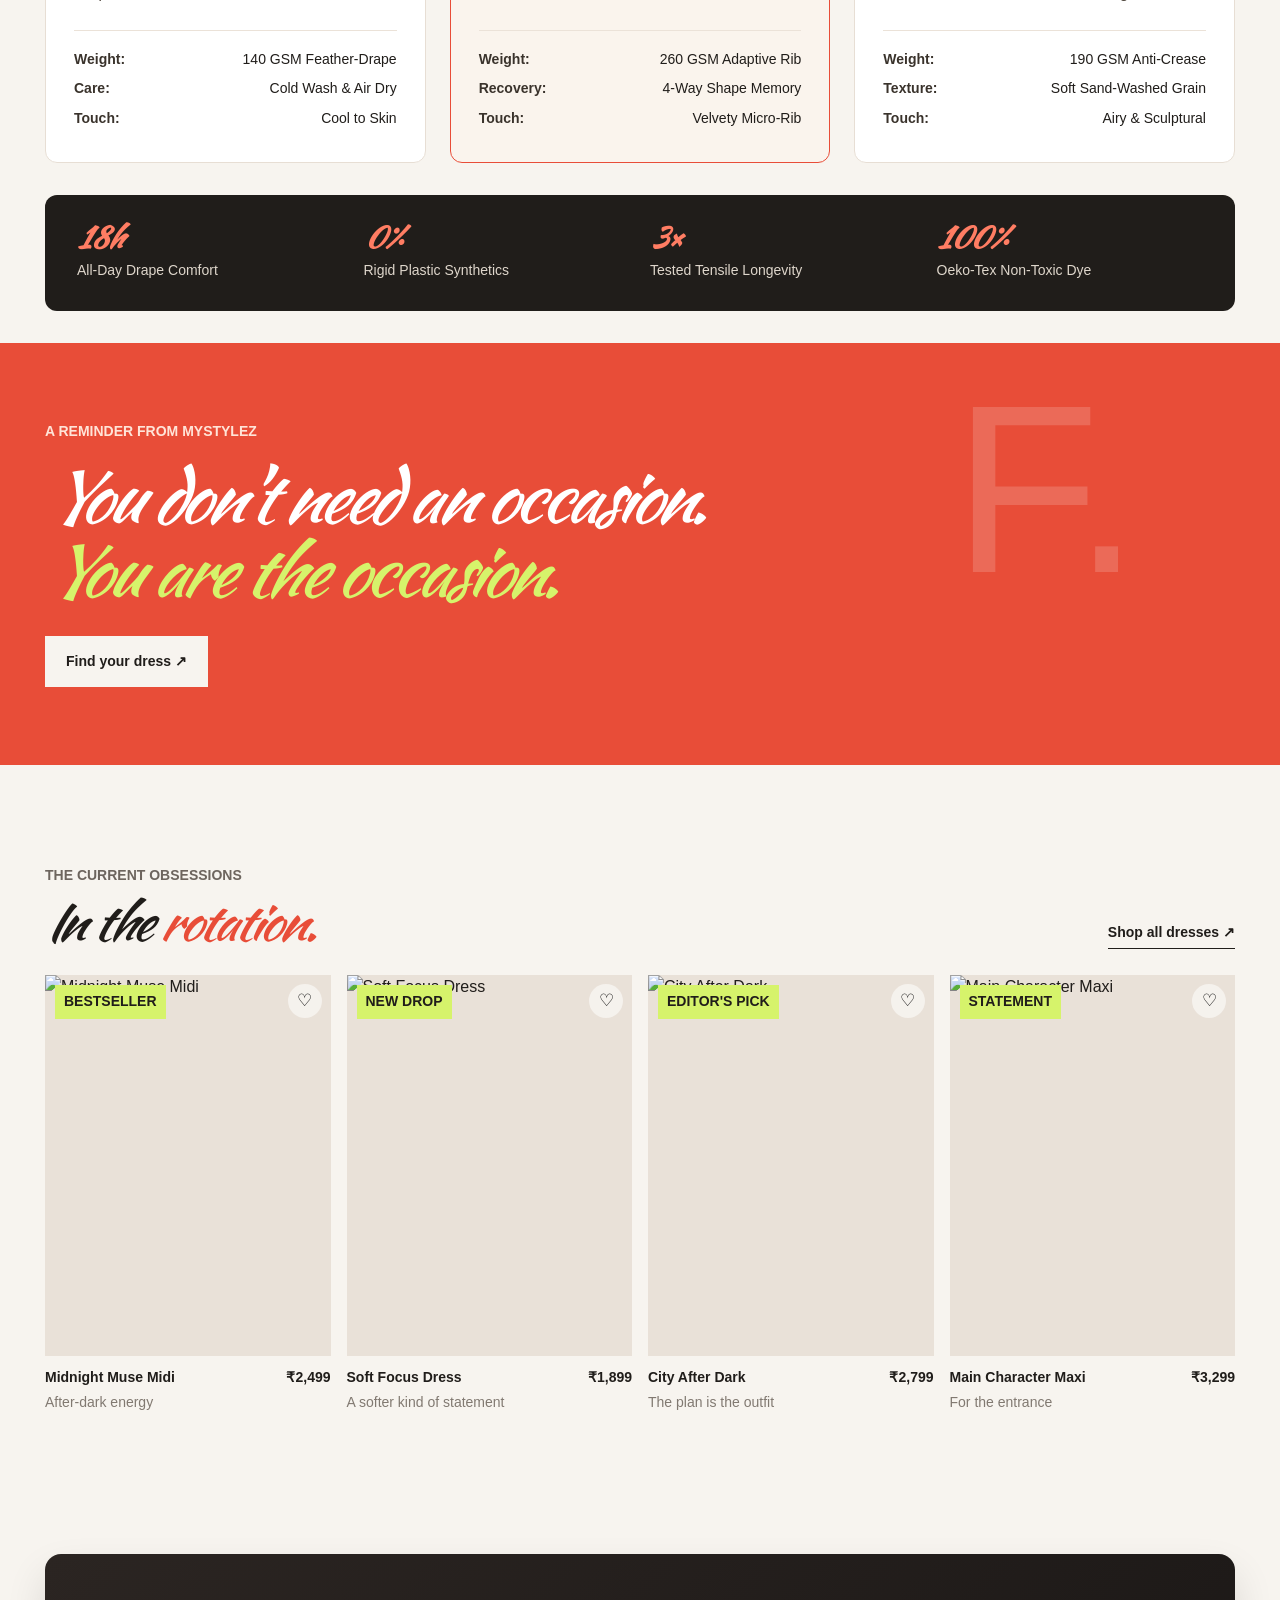
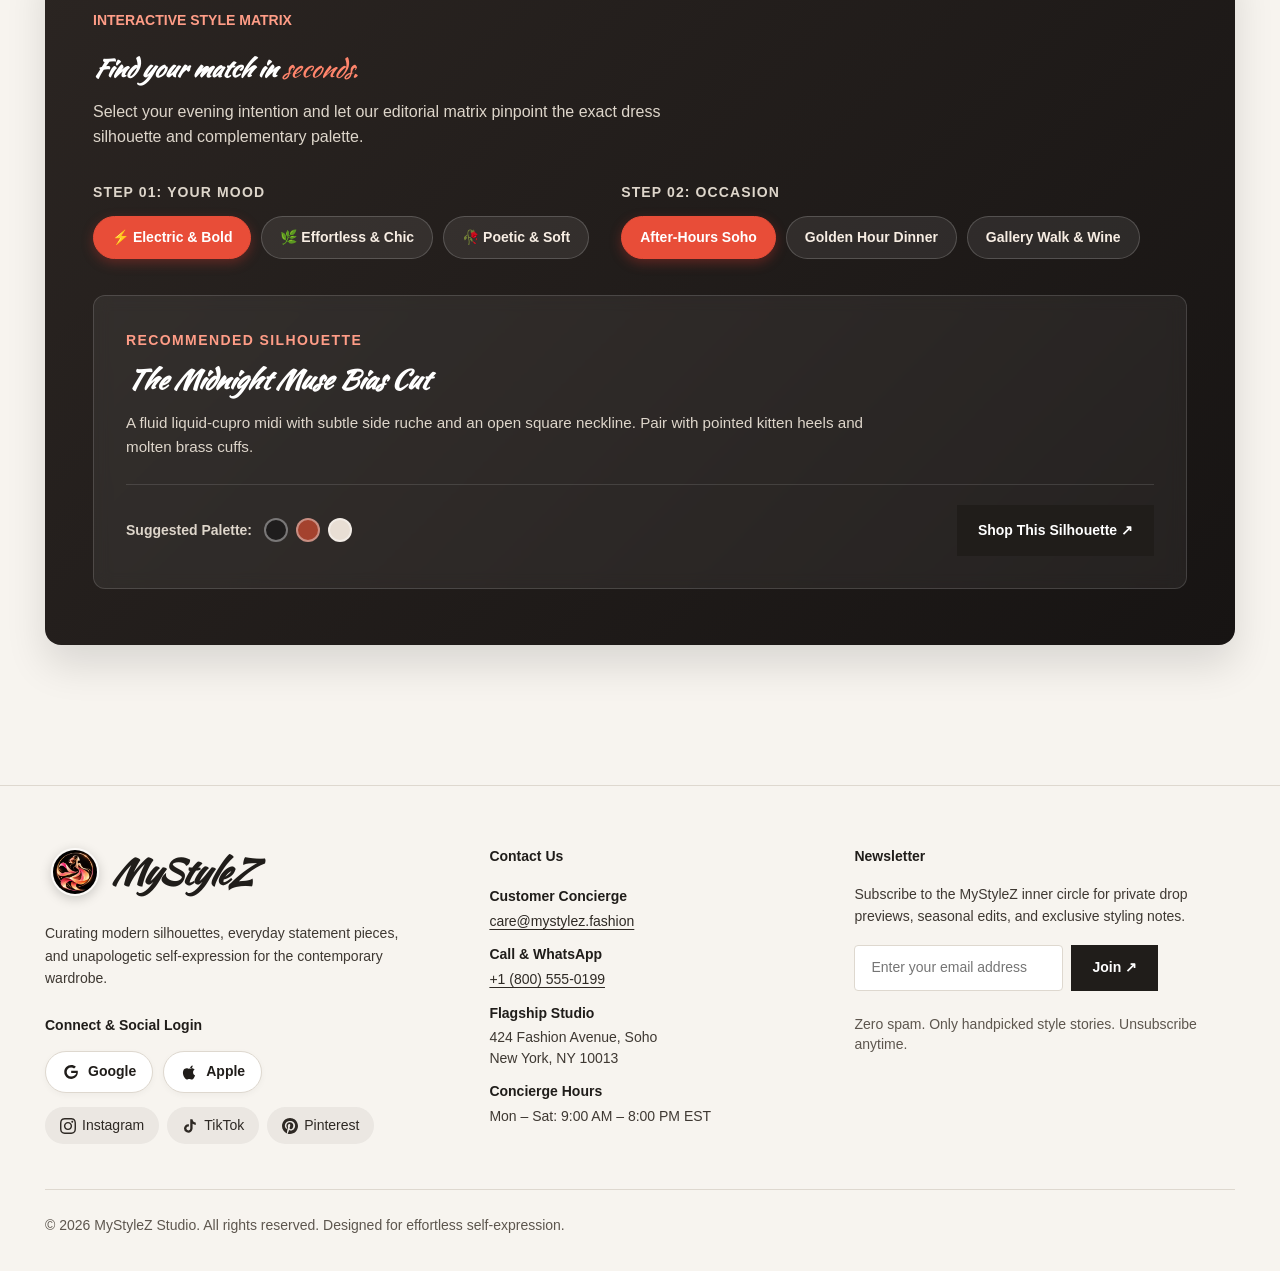
==== commit 0bf43505: "firstcommit" ====
--- a/index.html
+++ b/index.html
@@ -5,7 +5,9 @@
     <meta charset="utf-8">
     <meta name="viewport" content="width=device-width,initial-scale=1">
     <meta name="theme-color" content="#f7f4ef">
-    <title>Dress Outside the Lines — FORME</title>
+    <title>Dress Outside the Lines — MyStyleZ</title>
+    <link rel="icon" type="image/png" href="logo.png">
+    <link rel="apple-touch-icon" href="logo.png">
     <link rel="preconnect" href="https://fonts.googleapis.com">
     <link rel="preconnect" href="https://fonts.gstatic.com" crossorigin>
     <link
@@ -77,7 +79,7 @@
         .account-modal label,
         .legal-note,
         .toast {
-            font-family: 'Kaushan Script', cursive;
+            font-family: 'DM Sans', -apple-system, BlinkMacSystemFont, 'Segoe UI', Roboto, sans-serif;
             font-style: normal
         }
 
@@ -99,23 +101,62 @@
             font-style: italic
         }
 
-        /* Ensure no text is smaller than 12px */
-        small, sub, sup, label, .legal-note, .tile-note, .hero-footnote, .hero-side-note, .micro-label, .announcement, .wordmark span, .bag-count, .eyebrow, .image-caption, .modal-visual small, .product-subtitle, .product-badge, .form-feedback, .footer small, .filter-pill, .sort-control, .collection-note, .editorial-break>p, .story-number, .trend-quote p, .journal-meta, .about-image span, .value-row>span, .bag-toolbar, .bag-item .remove-item, .summary-note, .secure-note {
-            font-size: 0.75rem;
+        /* Ensure small & UI text (< 20px) is crystal-clear and readable with modern DM Sans */
+        body, p, a, button, input, select, textarea, span, small, label {
+            font-family: 'DM Sans', -apple-system, BlinkMacSystemFont, 'Segoe UI', Roboto, sans-serif !important;
+            font-style: normal !important;
+            -webkit-font-smoothing: antialiased;
+            -moz-osx-font-smoothing: grayscale;
+            text-rendering: optimizeLegibility;
+        }
+
+        /* Ensure no text is smaller than 14px */
+        small, sub, sup, label, .legal-note, .tile-note, .hero-footnote, .hero-side-note, .micro-label, .announcement, .bag-count, .eyebrow, .image-caption, .modal-visual small, .product-subtitle, .product-badge, .form-feedback, .footer small, .filter-pill, .sort-control, .collection-note, .editorial-break>p, .story-number, .trend-quote p, .journal-meta, .about-image span, .value-row>span, .bag-toolbar, .bag-item .remove-item, .summary-note, .secure-note, .btn, .text-link, .arrow-link, .hero-sticker, .mini-look span, .mini-look b, .overview-tile>p, .product-info h3, .product-info p, .footer>p, .footer-links a, .footer-links button, .story-copy p, .journal-card p, .save-story, .journal-bottom>p, .value-row p, .about-final p, .bag-item p, .bag-empty p, .summary-line, .auth-tab, .account-modal label, .toast {
+            font-size: 0.875rem !important; /* 14px minimum */
+            letter-spacing: 0 !important;
+            line-height: 1.55;
+        }
+    
+        .brand-name, span.brand-name, a.logo-brand .brand-name, .site-header .brand-name, .footer-logo .brand-name, .modal-brand-name {
+            font-family: 'Kaushan Script', cursive !important;
+            font-style: italic !important;
+            font-size: 2.15rem !important;
         }
     </style>
 </head>
 
 <body data-page="home">
-    <div class="announcement">THE NEW DROP IS HERE ✳ FIND YOUR NEXT MAIN CHARACTER LOOK <a href="collections.html">SHOP
-            THE EDIT ↗</a></div>
-    <header class="site-header"><a class="wordmark" href="index.html">FORME<span>®</span></a><button class="mobile-menu"
-            aria-label="Open menu" aria-expanded="false">☰</button>
-        <nav class="main-nav"><a href="index.html">Home</a><a href="collections.html">The Edit</a><a
-                href="trending.html">Trending</a><a href="style-journal.html">Style Journal</a><a href="about.html">Our
-                Mood</a></nav>
-        <div class="header-actions"><button class="icon-btn account-open" aria-label="Open login or signup">♙</button><a
-                class="bag-link" href="bag.html">Bag <span class="bag-count">0</span></a></div>
+                <header class="site-header">
+        <a class="wordmark logo-brand" href="index.html" aria-label="MyStyleZ Home">
+            <img class="header-logo-img" src="logo.png" alt="MyStyleZ Logo">
+            <span class="brand-name">MyStyleZ</span>
+        </a>
+        <nav class="main-nav">
+            <a class="active" href="index.html">Home</a><a href="collections.html">The Edit</a><a href="trending.html">Trending</a><a href="style-journal.html">Style Journal</a><a href="about.html">Our Mood</a>
+            <div class="mobile-nav-actions">
+                <button class="header-cta-btn account-open" type="button" aria-label="Sign In or Open Account">
+                    <svg class="header-cta-icon" width="15" height="15" viewBox="0 0 24 24" fill="none" stroke="currentColor" stroke-width="2" stroke-linecap="round" stroke-linejoin="round"><path d="M20 21v-2a4 4 0 0 0-4-4H8a4 4 0 0 0-4 4v2"/><circle cx="12" cy="7" r="4"/></svg>
+                    <span>Sign In</span>
+                </button>
+                <a class="header-cta-btn header-bag-btn bag-link" href="bag.html" aria-label="View Shopping Bag">
+                    <svg class="header-cta-icon" width="15" height="15" viewBox="0 0 24 24" fill="none" stroke="currentColor" stroke-width="2" stroke-linecap="round" stroke-linejoin="round"><path d="M6 2L3 6v14a2 2 0 0 0 2 2h14a2 2 0 0 0 2-2V6l-3-4z"/><line x1="3" y1="6" x2="21" y2="6"/><path d="M16 10a4 4 0 0 1-8 0"/></svg>
+                    <span>Bag</span>
+                    <span class="bag-count">0</span>
+                </a>
+            </div>
+        </nav>
+        <div class="header-actions">
+            <button class="header-cta-btn account-open" type="button" aria-label="Sign In or Open Account">
+                <svg class="header-cta-icon" width="15" height="15" viewBox="0 0 24 24" fill="none" stroke="currentColor" stroke-width="2" stroke-linecap="round" stroke-linejoin="round"><path d="M20 21v-2a4 4 0 0 0-4-4H8a4 4 0 0 0-4 4v2"/><circle cx="12" cy="7" r="4"/></svg>
+                <span>Sign In</span>
+            </button>
+            <a class="header-cta-btn header-bag-btn bag-link" href="bag.html" aria-label="View Shopping Bag">
+                <svg class="header-cta-icon" width="15" height="15" viewBox="0 0 24 24" fill="none" stroke="currentColor" stroke-width="2" stroke-linecap="round" stroke-linejoin="round"><path d="M6 2L3 6v14a2 2 0 0 0 2 2h14a2 2 0 0 0 2-2V6l-3-4z"/><line x1="3" y1="6" x2="21" y2="6"/><path d="M16 10a4 4 0 0 1-8 0"/></svg>
+                <span>Bag</span>
+                <span class="bag-count">0</span>
+            </a>
+            <button class="mobile-menu" aria-label="Toggle navigation menu" aria-expanded="false">☰</button>
+        </div>
     </header>
     <main>
         <section class="hero wrap">
@@ -178,9 +219,60 @@
                 </article>
             </div>
         </section>
+        <!-- UNIQUE SECTION 1: THE FABRIC & SILHOUETTE ATELIER -->
+        <section class="wrap atelier-section">
+            <div class="section-top">
+                <div>
+                    <p class="eyebrow">THE CRAFT & MATERIALITY</p>
+                    <h2>Built on tactile <em>perfection.</em></h2>
+                </div>
+                <span class="atelier-badge">100% BREATHABLE WEAVES</span>
+            </div>
+            <div class="atelier-grid">
+                <article class="atelier-card">
+                    <span class="atelier-num">01</span>
+                    <div class="atelier-tag">THE TEXTURE</div>
+                    <h3>Eco-Luxe Liquid Cupro</h3>
+                    <p>Spun from repurposed cotton linter with the glide of silk and the breathability of pure linen. Drapes like a dream in motion.</p>
+                    <ul class="atelier-specs">
+                        <li><span>Weight:</span> 140 GSM Feather-Drape</li>
+                        <li><span>Care:</span> Cold Wash & Air Dry</li>
+                        <li><span>Touch:</span> Cool to Skin</li>
+                    </ul>
+                </article>
+                <article class="atelier-card featured-atelier">
+                    <span class="atelier-num">02</span>
+                    <div class="atelier-tag">THE STRUCTURE</div>
+                    <h3>Sculptural Ribbed Rayon</h3>
+                    <p>Engineered body-mapping tension that supports naturally without bone-stiff seams or restrictive underwires.</p>
+                    <ul class="atelier-specs">
+                        <li><span>Weight:</span> 260 GSM Adaptive Rib</li>
+                        <li><span>Recovery:</span> 4-Way Shape Memory</li>
+                        <li><span>Touch:</span> Velvety Micro-Rib</li>
+                    </ul>
+                </article>
+                <article class="atelier-card">
+                    <span class="atelier-num">03</span>
+                    <div class="atelier-tag">THE MOVEMENT</div>
+                    <h3>Origami Crepe Weave</h3>
+                    <p>Double-twisted organic viscose fibers that bounce back from long flights, suitcase folds, and 12-hour events without creasing.</p>
+                    <ul class="atelier-specs">
+                        <li><span>Weight:</span> 190 GSM Anti-Crease</li>
+                        <li><span>Texture:</span> Soft Sand-Washed Grain</li>
+                        <li><span>Touch:</span> Airy & Sculptural</li>
+                    </ul>
+                </article>
+            </div>
+            <div class="atelier-bar">
+                <div class="atelier-stat"><b>18h</b><span>All-Day Drape Comfort</span></div>
+                <div class="atelier-stat"><b>0%</b><span>Rigid Plastic Synthetics</span></div>
+                <div class="atelier-stat"><b>3×</b><span>Tested Tensile Longevity</span></div>
+                <div class="atelier-stat"><b>100%</b><span>Oeko-Tex Non-Toxic Dye</span></div>
+            </div>
+        </section>
         <section class="manifesto">
             <div class="wrap manifesto-inner">
-                <p class="eyebrow">A REMINDER FROM FORME</p>
+                <p class="eyebrow">A REMINDER FROM MYSTYLEZ</p>
                 <h2>You don't need an occasion.<br><em>You are the occasion.</em></h2><a href="collections.html"
                     class="btn btn-light">Find your dress ↗</a><span class="manifesto-mark">F.</span>
             </div>
@@ -194,45 +286,201 @@
             </div>
             <div class="product-grid" data-product-grid="featured"></div>
         </section>
-        <section class="newsletter wrap">
-            <div>
-                <p class="eyebrow">NO BORING EMAILS. PROMISE.</p>
-                <h2>Your inbox called.<br><em>It wants better outfits.</em></h2>
-            </div>
-            <form class="newsletter-form"><input type="email" aria-label="Email address"
-                    placeholder="Your email address" required><button class="btn btn-dark">I'm in ↗</button>
-                <p class="form-feedback" aria-live="polite"></p>
-            </form>
+    <!-- UNIQUE SECTION 2: INTERACTIVE VIBE MATCHER & STYLE MATRIX -->
+        <section class="wrap vibe-matcher-section">
+            <div class="vibe-matcher-banner">
+                <div class="vibe-matcher-content">
+                    <p class="eyebrow">INTERACTIVE STYLE MATRIX</p>
+                    <h2>Find your match in <em>seconds.</em></h2>
+                    <p class="vibe-desc">Select your evening intention and let our editorial matrix pinpoint the exact dress silhouette and complementary palette.</p>
+                    
+                    <div class="vibe-selectors">
+                        <div class="vibe-group">
+                            <span class="vibe-label">STEP 01: YOUR MOOD</span>
+                            <div class="vibe-chips" id="moodChips">
+                                <button type="button" class="vibe-chip active" data-mood="electric">⚡ Electric & Bold</button>
+                                <button type="button" class="vibe-chip" data-mood="effortless">🌿 Effortless & Chic</button>
+                                <button type="button" class="vibe-chip" data-mood="romantic">🥀 Poetic & Soft</button>
+                            </div>
+                        </div>
+                        <div class="vibe-group">
+                            <span class="vibe-label">STEP 02: OCCASION</span>
+                            <div class="vibe-chips" id="occasionChips">
+                                <button type="button" class="vibe-chip active" data-occ="night">After-Hours Soho</button>
+                                <button type="button" class="vibe-chip" data-occ="dinner">Golden Hour Dinner</button>
+                                <button type="button" class="vibe-chip" data-occ="weekend">Gallery Walk & Wine</button>
+                            </div>
+                        </div>
+                    </div>
+
+                    <div class="vibe-result-card" id="vibeResultCard">
+                        <div class="vibe-result-header">
+                            <span class="vibe-badge" id="vibeResultBadge">RECOMMENDED SILHOUETTE</span>
+                            <h3 id="vibeResultTitle">The Midnight Muse Bias Cut</h3>
+                        </div>
+                        <p id="vibeResultDesc">A fluid liquid-cupro midi with subtle side ruche and an open square neckline. Pair with pointed kitten heels and molten brass cuffs.</p>
+                        <div class="vibe-result-footer">
+                            <div class="vibe-palette">
+                                <span>Suggested Palette:</span>
+                                <div class="palette-swatches" id="vibeSwatches">
+                                    <span class="swatch" style="background: #1f1d1d;" title="Obsidian Noir"></span>
+                                    <span class="swatch" style="background: #a4422e;" title="Terracotta Silk"></span>
+                                    <span class="swatch" style="background: #e8ded4;" title="Sand Cream"></span>
+                                </div>
+                            </div>
+                            <a class="btn btn-dark" href="collections.html" id="vibeResultLink">Shop This Silhouette ↗</a>
+                        </div>
+                    </div>
+                </div>
+            </div>
         </section>
     </main>
-    <footer class="footer wrap"><a class="wordmark" href="index.html">FORME<span>®</span></a>
-        <p>Wear the version of you that feels right.</p>
-        <div class="footer-links"><a href="collections.html">The edit</a><a href="trending.html">Trending</a><a
-                href="style-journal.html">Style journal</a><a href="about.html">Our mood</a><button
-                class="plain-btn account-open">Account</button></div><small>© <span data-year></span> FORME Studio ·
-            Fashion website concept</small>
+        <footer class="site-footer">
+        <div class="wrap footer-main-grid">
+            <div class="footer-brand-col">
+                <a class="wordmark footer-logo logo-brand" href="index.html" aria-label="MyStyleZ Home"><img class="footer-logo-img" src="logo.png" alt="MyStyleZ Logo"><span class="brand-name">MyStyleZ</span></a>
+                <p class="footer-info">Curating modern silhouettes, everyday statement pieces, and unapologetic self-expression for the contemporary wardrobe.</p>
+                <div class="footer-social-section">
+                    <span class="footer-col-title">Connect & Social Login</span>
+                    <div class="social-logins-row">
+                        <button class="social-login-btn" type="button" aria-label="Sign in with Google" title="Continue with Google">
+                            <svg width="18" height="18" viewBox="0 0 24 24" fill="currentColor"><path d="M12.24 10.285V13.4h6.887C18.2 16.14 15.645 18 12.24 18c-3.315 0-6-2.685-6-6s2.685-6 6-6c1.47 0 2.82.54 3.87 1.425l2.4-2.4C17.07 3.555 14.805 2.7 12.24 2.7 7.14 2.7 3 6.84 3 11.94s4.14 9.24 9.24 9.24c5.34 0 8.865-3.75 8.865-9.03 0-.615-.06-1.2-.165-1.865H12.24z"/></svg>
+                            <span>Google</span>
+                        </button>
+                        <button class="social-login-btn" type="button" aria-label="Sign in with Apple" title="Continue with Apple">
+                            <svg width="18" height="18" viewBox="0 0 24 24" fill="currentColor"><path d="M18.71 19.5c-.83 1.24-1.71 2.45-3.05 2.47-1.34.03-1.77-.79-3.29-.79-1.53 0-2 .77-3.27.82-1.31.05-2.3-1.32-3.14-2.53C4.25 17 2.94 12.45 4.7 9.39c.87-1.52 2.43-2.48 4.12-2.51 1.28-.02 2.5.87 3.29.87.78 0 2.26-1.07 3.81-.91.65.03 2.47.26 3.64 1.98-.09.06-2.17 1.28-2.15 3.81.03 3.02 2.65 4.03 2.68 4.04-.03.07-.42 1.44-1.38 2.83M15.97 6.37c.63-.76 1.05-1.82.93-2.88-.91.04-2.02.61-2.67 1.37-.58.67-.99 1.74-.86 2.78 1.02.08 2.06-.51 2.6-1.27z"/></svg>
+                            <span>Apple</span>
+                        </button>
+                    </div>
+                    <div class="social-channels-row">
+                        <a class="social-icon-pill" href="#" aria-label="Instagram">
+                            <svg width="16" height="16" viewBox="0 0 24 24" fill="currentColor"><path d="M12 2.163c3.204 0 3.584.012 4.85.07 3.252.148 4.771 1.691 4.919 4.919.058 1.265.069 1.645.069 4.849 0 3.205-.012 3.584-.069 4.849-.149 3.225-1.664 4.771-4.919 4.919-1.266.058-1.644.07-4.85.07-3.204 0-3.584-.012-4.849-.07-3.26-.149-4.771-1.699-4.919-4.92-.058-1.265-.07-1.644-.07-4.849 0-3.204.013-3.583.07-4.849.149-3.227 1.664-4.771 4.919-4.919 1.266-.057 1.645-.069 4.849-.069zm0-2.163c-3.259 0-3.667.014-4.947.072-4.358.2-6.78 2.618-6.98 6.98-.059 1.281-.073 1.689-.073 4.948 0 3.259.014 3.668.072 4.948.2 4.358 2.618 6.78 6.98 6.98 1.281.058 1.689.072 4.948.072 3.259 0 3.668-.014 4.948-.072 4.354-.2 6.782-2.618 6.979-6.98.059-1.28.073-1.689.073-4.948 0-3.259-.014-3.667-.072-4.947-.196-4.354-2.617-6.78-6.979-6.98-1.281-.059-1.69-.073-4.949-.073zm0 5.838c-3.403 0-6.162 2.759-6.162 6.162s2.759 6.163 6.162 6.163 6.162-2.759 6.162-6.163c0-3.403-2.759-6.162-6.162-6.162zm0 10.162c-2.209 0-4-1.79-4-4 0-2.209 1.791-4 4-4s4 1.791 4 4c0 2.21-1.791 4-4 4zm6.406-11.845c-.796 0-1.441.645-1.441 1.44s.645 1.44 1.441 1.44c.795 0 1.439-.645 1.439-1.44s-.644-1.44-1.439-1.44z"/></svg>
+                            <span>Instagram</span>
+                        </a>
+                        <a class="social-icon-pill" href="#" aria-label="TikTok">
+                            <svg width="16" height="16" viewBox="0 0 24 24" fill="currentColor"><path d="M19.59 6.69a4.83 4.83 0 0 1-3.77-4.25V2h-3.45v13.67a2.89 2.89 0 0 1-5.2 1.74 2.89 2.89 0 0 1 2.31-4.64c.29 0 .58.04.86.11V9.4a6.33 6.33 0 0 0-.86-.06A6.34 6.34 0 0 0 3 15.68a6.34 6.34 0 0 0 10.82 4.48c1.37-1.36 2.06-3.23 2.06-5.18V8.78c1.36.98 3.01 1.55 4.77 1.55v-3.45c-.35 0-.71-.06-1.06-.19z"/></svg>
+                            <span>TikTok</span>
+                        </a>
+                        <a class="social-icon-pill" href="#" aria-label="Pinterest">
+                            <svg width="16" height="16" viewBox="0 0 24 24" fill="currentColor"><path d="M12 0C5.373 0 0 5.372 0 12c0 5.084 3.163 9.426 7.627 11.174-.105-.949-.2-2.405.042-3.441.218-.937 1.407-5.965 1.407-5.965s-.359-.719-.359-1.782c0-1.668.967-2.914 2.171-2.914 1.023 0 1.518.769 1.518 1.69 0 1.029-.655 2.568-.994 3.995-.283 1.194.599 2.169 1.777 2.169 2.133 0 3.772-2.249 3.772-5.495 0-2.873-2.064-4.882-5.012-4.882-3.414 0-5.418 2.561-5.418 5.207 0 1.031.397 2.138.893 2.738a.36.36 0 0 1 .083.345l-.333 1.36c-.053.22-.174.267-.402.161-1.499-.698-2.436-2.889-2.436-4.649 0-3.785 2.75-7.262 7.929-7.262 4.163 0 7.398 2.967 7.398 6.931 0 4.136-2.607 7.464-6.227 7.464-1.216 0-2.359-.631-2.75-1.378l-.748 2.853c-.271 1.043-1.002 2.35-1.492 3.146C9.57 23.812 10.763 24 12 24c6.627 0 12-5.373 12-12 0-6.628-5.373-12-12-12z"/></svg>
+                            <span>Pinterest</span>
+                        </a>
+                    </div>
+                </div>
+            </div>
+            <div class="footer-contact-col">
+                <span class="footer-col-title">Contact Us</span>
+                <div class="contact-details">
+                    <p class="contact-item">
+                        <span class="contact-label">Customer Concierge</span>
+                        <a class="contact-value" href="mailto:care@mystylez.fashion">care@mystylez.fashion</a>
+                    </p>
+                    <p class="contact-item">
+                        <span class="contact-label">Call & WhatsApp</span>
+                        <a class="contact-value" href="tel:+18005550199">+1 (800) 555-0199</a>
+                    </p>
+                    <p class="contact-item">
+                        <span class="contact-label">Flagship Studio</span>
+                        <span class="contact-text">424 Fashion Avenue, Soho<br>New York, NY 10013</span>
+                    </p>
+                    <p class="contact-item">
+                        <span class="contact-label">Concierge Hours</span>
+                        <span class="contact-text">Mon – Sat: 9:00 AM – 8:00 PM EST</span>
+                    </p>
+                </div>
+            </div>
+            <div class="footer-newsletter-col">
+                <span class="footer-col-title">Newsletter</span>
+                <p class="newsletter-desc">Subscribe to the MyStyleZ inner circle for private drop previews, seasonal edits, and exclusive styling notes.</p>
+                <form class="newsletter-form footer-form">
+                    <div class="footer-input-row">
+                        <input type="email" placeholder="Enter your email address" required aria-label="Email address for newsletter">
+                        <button class="btn btn-dark" type="submit">Join ↗</button>
+                    </div>
+                    <p class="form-feedback" aria-live="polite"></p>
+                </form>
+                <p class="newsletter-micro">Zero spam. Only handpicked style stories. Unsubscribe anytime.</p>
+            </div>
+        </div>
+        <div class="wrap footer-bottom-bar">
+            <small class="footer-copyright">© <span data-year>2026</span> MyStyleZ Studio. All rights reserved. Designed for effortless self-expression.</small>
+        </div>
     </footer>
+    <button id="backToTop" class="back-to-top" aria-label="Back to top" title="Back to top">
+        <span class="arrow-up" aria-hidden="true">↑</span>
+        <span class="btn-text">Top</span>
+    </button>
     <div class="modal-backdrop" id="accountModal" hidden>
-        <section class="account-modal" role="dialog" aria-modal="true" aria-labelledby="modalTitle"><button
-                class="modal-close" aria-label="Close">×</button>
-            <div class="modal-visual"><span class="modal-logo">F.</span>
-                <p>YOUR STYLE<br>IS YOURS.</p><small>COME AS YOU ARE.</small>
+        <section class="account-modal" role="dialog" aria-modal="true" aria-labelledby="modalTitle">
+            <button class="modal-close" aria-label="Close modal">×</button>
+            <div class="modal-visual">
+                <div class="modal-brand-badge">
+                    <img class="modal-logo-img" src="logo.png" alt="MyStyleZ Logo">
+                    <span class="brand-name modal-brand-name">MyStyleZ</span>
+                </div>
+                <p id="modalVisualText">YOUR STYLE<br>IS YOURS.</p>
+                <small id="modalVisualSub">COME AS YOU ARE.</small>
             </div>
             <div class="modal-content">
                 <p class="eyebrow">YOUR STYLE SPACE</p>
                 <h2 id="modalTitle">Good looks.<br><em>Good to see you.</em></h2>
-                <div class="auth-tabs"><button class="auth-tab active" data-auth="login">Log in</button><button
-                        class="auth-tab" data-auth="signup">Sign up</button></div>
-                <form id="authForm"><label for="authEmail">Email address</label><input id="authEmail" type="email"
-                        placeholder="you@example.com" required><label for="authPassword">Password</label><input
-                        id="authPassword" type="password" minlength="6" placeholder="At least 6 characters" required>
-                    <div class="signup-only" hidden><label for="authName">Your name</label><input id="authName"
-                            type="text" placeholder="What should we call you?"><label class="check-row"><input
-                                type="checkbox"> Send me new drops and style edits</label></div><button
-                        class="btn btn-dark full" type="submit" id="authSubmit">Log in ↗</button>
-                    <p class="form-feedback" id="authFeedback" aria-live="polite">Demo only — no password is stored or
-                        sent.</p>
-                    <p class="legal-note">Production login requires secure backend authentication.</p>
+                <div class="auth-tabs">
+                    <button class="auth-tab active" data-auth="login" type="button">Log in</button>
+                    <button class="auth-tab" data-auth="signup" type="button">Sign up</button>
+                </div>
+                <form id="authForm">
+                    <!-- Signup-only: Your name (First field in Signup) -->
+                    <div class="signup-only" hidden>
+                        <label for="authName">Your name</label>
+                        <input id="authName" type="text" placeholder="What should we call you?" autocomplete="name">
+                    </div>
+
+                    <!-- Shared: Email address (Next) -->
+                    <label for="authEmail">Email address</label>
+                    <input id="authEmail" type="email" placeholder="you@example.com" required autocomplete="email">
+
+                    <!-- Shared: Password (Next) -->
+                    <label for="authPassword">Password</label>
+                    <div class="password-input-wrap">
+                        <input id="authPassword" type="password" minlength="6" placeholder="At least 6 characters" required autocomplete="current-password">
+                        <button type="button" class="pwd-toggle" data-target="authPassword" aria-label="Toggle password visibility" title="Show/Hide password">
+                            <svg class="eye-icon eye-open" width="18" height="18" viewBox="0 0 24 24" fill="none" stroke="currentColor" stroke-width="2" stroke-linecap="round" stroke-linejoin="round"><path d="M1 12s4-8 11-8 11 8 11 8-4 8-11 8-11-8-11-8z"/><circle cx="12" cy="12" r="3"/></svg>
+                            <svg class="eye-icon eye-closed" width="18" height="18" viewBox="0 0 24 24" fill="none" stroke="currentColor" stroke-width="2" stroke-linecap="round" stroke-linejoin="round" style="display:none;"><path d="M17.94 17.94A10.07 10.07 0 0 1 12 20c-7 0-11-8-11-8a18.45 18.45 0 0 1 5.06-5.94M9.9 4.24A9.12 9.12 0 0 1 12 4c7 0 11 8 11 8a18.5 18.5 0 0 1-2.16 3.19m-6.72-1.07a3 3 0 1 1-4.24-4.24"/><line x1="1" y1="1" x2="23" y2="23"/></svg>
+                        </button>
+                    </div>
+
+                    <!-- Login-only helpers: Remember me & Forgot password -->
+                    <div class="auth-aux-row login-only">
+                        <label class="check-row">
+                            <input type="checkbox" id="rememberMe" checked>
+                            <span>Remember me</span>
+                        </label>
+                        <button type="button" class="forgot-link" id="forgotPasswordBtn">Forgot password?</button>
+                    </div>
+
+                    <!-- Signup-only: Confirm password (Last field) & Terms / Newsletter -->
+                    <div class="signup-only" hidden>
+                        <label for="authConfirmPassword">Confirm password</label>
+                        <div class="password-input-wrap">
+                            <input id="authConfirmPassword" type="password" minlength="6" placeholder="Re-enter your password" autocomplete="new-password">
+                            <button type="button" class="pwd-toggle" data-target="authConfirmPassword" aria-label="Toggle password visibility" title="Show/Hide password">
+                                <svg class="eye-icon eye-open" width="18" height="18" viewBox="0 0 24 24" fill="none" stroke="currentColor" stroke-width="2" stroke-linecap="round" stroke-linejoin="round"><path d="M1 12s4-8 11-8 11 8 11 8-4 8-11 8-11-8-11-8z"/><circle cx="12" cy="12" r="3"/></svg>
+                                <svg class="eye-icon eye-closed" width="18" height="18" viewBox="0 0 24 24" fill="none" stroke="currentColor" stroke-width="2" stroke-linecap="round" stroke-linejoin="round" style="display:none;"><path d="M17.94 17.94A10.07 10.07 0 0 1 12 20c-7 0-11-8-11-8a18.45 18.45 0 0 1 5.06-5.94M9.9 4.24A9.12 9.12 0 0 1 12 4c7 0 11 8 11 8a18.5 18.5 0 0 1-2.16 3.19m-6.72-1.07a3 3 0 1 1-4.24-4.24"/><line x1="1" y1="1" x2="23" y2="23"/></svg>
+                            </button>
+                        </div>
+
+                        <label class="check-row" style="margin-top: 14px;">
+                            <input type="checkbox" id="agreeTerms">
+                            <span>I agree to the <a href="#" class="terms-link" id="termsLink">Terms & Conditions</a> and <a href="#" class="terms-link" id="privacyLink">Privacy Policy</a></span>
+                        </label>
+
+                        <label class="check-row" style="margin-top: 8px;">
+                            <input type="checkbox" id="newsletterCheck" checked>
+                            <span>Send me new drops and style edits</span>
+                        </label>
+                    </div>
+
+                    <button class="btn btn-dark full" type="submit" id="authSubmit">Log in ↗</button>
                 </form>
             </div>
         </section>
--- a/styles.css
+++ b/styles.css
@@ -3,14 +3,14 @@
 :root {
     --paper: #f7f4ef;
     --ink: #201d1a;
-    --muted: #77716a;
+    --muted: #3a332c;
     --line: #ded8cf;
     --pink: #f4b5c5;
     --red: #e84d38;
     --lilac: #d7c9f4;
     --lime: #d6f36b;
     --serif: 'Kaushan Script', cursive;
-    --sans: 'Kaushan Script', cursive;
+    --sans: 'DM Sans', -apple-system, BlinkMacSystemFont, 'Segoe UI', Roboto, sans-serif;
     --cursive: 'Kaushan Script', cursive
 }
 
@@ -46,12 +46,7 @@
 }
 
 .announcement {
-    padding: 9px 20px;
-    text-align: center;
-    background: var(--ink);
-    color: #fff;
-    font-size: 0.75rem;
-    letter-spacing: 1.4px
+    display: none !important;
 }
 
 .announcement span {
@@ -79,63 +74,151 @@
     backdrop-filter: blur(14px)
 }
 
-.wordmark {
-    font: 700 1.7rem var(--sans);
-    letter-spacing: -2px
-}
-
-.wordmark span {
-    font-size: 0.75rem;
-    vertical-align: top;
+/* Special Character Logo Symbol */
+.wordmark,
+.logo-symbol {
+    font-size: 2.2rem !important;
+    font-weight: 700;
+    line-height: 1;
+    color: var(--ink);
+    display: inline-flex;
+    align-items: center;
+    justify-content: center;
+    text-decoration: none;
+    transition: transform 0.25s cubic-bezier(0.16, 1, 0.3, 1), color 0.2s ease;
+    user-select: none;
+    padding: 2px 6px;
     letter-spacing: 0;
-    margin-left: 2px
+}
+
+.logo-symbol:hover {
+    transform: scale(1.22) rotate(15deg);
+    color: var(--red);
 }
 
 .main-nav {
     display: flex;
-    gap: 24px
+    gap: 8px;
+    align-items: center;
 }
 
 .main-nav a {
-    font-size: .79rem;
-    color: #69635c;
-    transition: color .2s
-}
-
-.main-nav a:hover,
+    font-size: 0.875rem !important;
+    /* >= 14px */
+    font-weight: 500;
+    color: var(--ink);
+    padding: 7px 16px;
+    border-radius: 999px;
+    text-decoration: none;
+    transition: all 0.2s ease;
+    border: 1.5px solid transparent;
+}
+
+.main-nav a:hover {
+    background: rgba(32, 29, 26, 0.05);
+    border-color: var(--line);
+    color: var(--ink);
+}
+
+/* Active Menu Item Highlight */
 .main-nav a.active {
-    color: var(--red)
+    background: var(--ink);
+    color: #fff !important;
+    font-weight: 600;
+    border-color: var(--ink);
+    box-shadow: 0 2px 8px rgba(32, 29, 26, 0.16);
 }
 
 .header-actions {
     display: flex;
     align-items: center;
-    gap: 16px
-}
-
-.icon-btn,
-.plain-btn {
-    border: 0;
-    background: none;
+    gap: 10px;
+    margin-left: auto;
+}
+
+/* Meaningful Bordered Header CTAs */
+.header-cta-btn {
+    display: inline-flex;
+    align-items: center;
+    gap: 7px;
+    padding: 8px 16px;
+    border-radius: 999px;
+    border: 1.5px solid var(--ink);
+    background: transparent;
     color: var(--ink);
-    padding: 7px;
-    font-size: 1.15rem
-}
-
-.bag-link {
-    font-size: .8rem;
-    font-weight: 700
-}
-
-.bag-count {
-    display: inline-grid;
-    place-items: center;
-    width: 22px;
-    height: 22px;
-    background: var(--lime);
-    border-radius: 50%;
-    margin-left: 4px;
-    font-size: 0.75rem
+    font-family: var(--sans) !important;
+    font-size: 0.875rem !important;
+    /* >= 14px */
+    font-weight: 600;
+    text-decoration: none;
+    cursor: pointer;
+    transition: all 0.22s cubic-bezier(0.16, 1, 0.3, 1);
+    white-space: nowrap;
+    line-height: 1;
+}
+
+.header-cta-btn:hover {
+    background: var(--ink);
+    color: #fff;
+    transform: translateY(-1px);
+    box-shadow: 0 4px 12px rgba(32, 29, 26, 0.14);
+}
+
+.header-cta-btn:hover svg {
+    stroke: #fff;
+}
+
+.header-cta-btn.header-shop-btn {
+    border-color: #7b7267;
+    color: #2b2621;
+}
+
+.header-cta-btn.header-shop-btn:hover {
+    background: var(--ink);
+    border-color: var(--ink);
+    color: #fff;
+}
+
+.header-cta-btn.header-bag-btn {
+    background: var(--ink);
+    color: #fff;
+    border-color: var(--ink);
+}
+
+.header-cta-btn.header-bag-btn svg {
+    stroke: #fff;
+}
+
+.header-cta-btn.header-bag-btn:hover {
+    background: #000;
+    border-color: #000;
+    box-shadow: 0 4px 14px rgba(0, 0, 0, 0.25);
+}
+
+.header-cta-btn.active-bag {
+    border-color: var(--red);
+    box-shadow: 0 0 0 2px var(--red);
+}
+
+.header-cta-btn .bag-count {
+    background: var(--red);
+    color: #fff;
+    border-radius: 99px;
+    padding: 2px 7px;
+    font-size: 0.875rem !important;
+    font-weight: 700;
+    min-width: 18px;
+    text-align: center;
+    display: inline-flex;
+    align-items: center;
+    justify-content: center;
+    line-height: 1.2;
+}
+
+.header-cta-icon {
+    display: inline-block;
+    vertical-align: middle;
+    flex-shrink: 0;
 }
 
 .mobile-menu {
@@ -165,9 +248,9 @@
 }
 
 .eyebrow {
-    font-size: 0.75rem;
+    font-size: 0.875rem;
     font-weight: 700;
-    letter-spacing: 2px;
+    letter-spacing: 0;
     color: #6d655e;
     margin: 0 0 18px
 }
@@ -220,7 +303,7 @@
     gap: 12px;
     padding: 14px 20px;
     border: 1px solid var(--ink);
-    font-size: .8rem;
+    font-size: 0.875rem;
     font-weight: 700;
     transition: transform .25s, background .25s, color .25s
 }
@@ -247,7 +330,7 @@
 
 .text-link,
 .arrow-link {
-    font-size: .8rem;
+    font-size: 0.875rem;
     font-weight: 700;
     border-bottom: 1px solid var(--ink);
     padding-bottom: 4px
@@ -257,8 +340,8 @@
     display: flex;
     align-items: center;
     gap: 10px;
-    font-size: 0.75rem;
-    letter-spacing: 1.1px;
+    font-size: 0.875rem;
+    letter-spacing: 0;
     color: #847d75;
     margin-top: 65px
 }
@@ -295,7 +378,7 @@
     left: -18px;
     background: var(--lime);
     padding: 17px 20px;
-    font-size: .77rem;
+    font-size: 0.875rem;
     font-weight: 700;
     line-height: 1.25;
     transform: rotate(-8deg);
@@ -308,9 +391,9 @@
     bottom: 18px;
     background: var(--paper);
     padding: 13px;
-    font-size: 0.75rem;
+    font-size: 0.875rem;
     font-weight: 700;
-    letter-spacing: 1px;
+    letter-spacing: 0;
     line-height: 1.5
 }
 
@@ -355,14 +438,14 @@
     display: flex;
     justify-content: space-between;
     gap: 8px;
-    font-size: 0.75rem;
-    letter-spacing: 1px;
+    font-size: 0.875rem;
+    letter-spacing: 0;
     font-weight: 700;
     margin-bottom: 18px
 }
 
 .tile-head a {
-    font-size: 0.75rem;
+    font-size: 0.875rem;
     letter-spacing: 0;
     text-decoration: underline;
     text-underline-offset: 4px
@@ -385,18 +468,18 @@
 .mini-look span {
     display: block;
     color: #857d75;
-    font-size: 0.75rem;
+    font-size: 0.875rem;
     margin-top: 8px
 }
 
 .mini-look b {
     display: block;
     color: var(--ink);
-    font-size: .8rem
+    font-size: 0.875rem
 }
 
 .tile-note {
-    font-size: 0.75rem;
+    font-size: 0.875rem;
     color: #918981;
     margin: 13px 0 0
 }
@@ -414,7 +497,7 @@
 }
 
 .overview-tile>p:not(.tile-note) {
-    font-size: .78rem;
+    font-size: 0.875rem;
     color: #726b64
 }
 
@@ -432,8 +515,8 @@
 }
 
 .micro-label {
-    font-size: 0.75rem;
-    letter-spacing: 1.3px;
+    font-size: 0.875rem;
+    letter-spacing: 0;
     color: #827b72
 }
 
@@ -524,9 +607,9 @@
     left: 10px;
     background: var(--lime);
     padding: 6px 9px;
-    font-size: 0.75rem;
+    font-size: 0.875rem;
     font-weight: 700;
-    letter-spacing: .7px
+    letter-spacing: 0
 }
 
 .heart-btn {
@@ -554,7 +637,7 @@
     border: 0;
     background: var(--paper);
     padding: 11px;
-    font-size: 0.75rem;
+    font-size: 0.875rem;
     font-weight: 700;
     transform: translateY(150%);
     transition: transform .25s
@@ -573,20 +656,20 @@
 }
 
 .product-info h3 {
-    font-size: .82rem;
+    font-size: 0.875rem;
     font-weight: 600;
     margin: 0
 }
 
 .product-info p {
-    font-size: .8rem;
+    font-size: 0.875rem;
     font-weight: 700;
     margin: 0;
     white-space: nowrap
 }
 
 .product-subtitle {
-    font-size: 0.75rem;
+    font-size: 0.875rem;
     color: #817971;
     margin-top: 4px
 }
@@ -628,43 +711,293 @@
 
 .form-feedback {
     grid-column: 1/-1;
-    font-size: 0.75rem;
+    font-size: 0.875rem;
     color: #756e66;
     margin: 4px 0 0
 }
 
-.footer {
+/* ==========================================================================
+   Site Footer (Branded, No Navigation Links, Social Logins, Contact, Newsletter)
+   ========================================================================== */
+.footer,
+.site-footer {
     border-top: 1px solid var(--line);
-    padding: 28px 0 30px;
+    background: var(--paper);
+    padding: 60px 0 35px;
+    margin-top: 60px;
+    display: block;
+}
+
+.footer-main-grid {
     display: grid;
-    grid-template-columns: .7fr 1fr 1.5fr;
+    grid-template-columns: 1.25fr 1fr 1.2fr;
+    gap: 48px;
+    align-items: start;
+}
+
+.footer-brand-col {
+    display: flex;
+    flex-direction: column;
+    gap: 16px;
+}
+
+.footer-logo {
+    display: inline-block;
+    font-size: 1.9rem;
+    font-weight: 700;
+    color: var(--ink);
+    letter-spacing: 0;
+}
+
+.footer-info {
+    font-size: 0.875rem;
+    color: #3e3832;
+    line-height: 1.6;
+    margin: 0;
+    max-width: 380px;
+}
+
+.footer-social-section {
+    margin-top: 10px;
+    display: flex;
+    flex-direction: column;
+    gap: 10px;
+}
+
+.footer-col-title {
+    display: block;
+    font-size: 0.875rem;
+    font-weight: 700;
+    color: var(--ink);
+    letter-spacing: 0;
+    margin-bottom: 4px;
+}
+
+.social-logins-row {
+    display: flex;
+    gap: 10px;
+    flex-wrap: wrap;
+}
+
+.social-login-btn {
+    display: inline-flex;
+    align-items: center;
+    gap: 8px;
+    padding: 9px 16px;
+    background: #fff;
+    color: var(--ink);
+    border: 1px solid var(--line);
+    border-radius: 99px;
+    font-size: 0.875rem;
+    font-weight: 600;
+    transition: all 0.2s ease;
+    cursor: pointer;
+    box-shadow: 0 2px 6px rgba(0, 0, 0, 0.04);
+}
+
+.social-login-btn:hover {
+    background: var(--ink);
+    color: #fff;
+    border-color: var(--ink);
+    transform: translateY(-1px);
+}
+
+.social-channels-row {
+    display: flex;
+    gap: 8px;
+    flex-wrap: wrap;
+    margin-top: 4px;
+}
+
+.social-icon-pill {
+    display: inline-flex;
+    align-items: center;
+    gap: 6px;
+    padding: 7px 14px;
+    background: rgba(32, 29, 26, 0.06);
+    color: #2e2924;
+    border-radius: 99px;
+    font-size: 0.875rem;
+    transition: all 0.2s ease;
+    text-decoration: none;
+    border: 1px solid transparent;
+}
+
+.social-icon-pill:hover {
+    background: var(--ink);
+    color: #fff;
+    transform: translateY(-1px);
+}
+
+.footer-contact-col {
+    display: flex;
+    flex-direction: column;
+    gap: 14px;
+}
+
+.contact-details {
+    display: flex;
+    flex-direction: column;
+    gap: 12px;
+}
+
+.contact-item {
+    margin: 0;
+    display: flex;
+    flex-direction: column;
+    gap: 3px;
+}
+
+.contact-label {
+    font-size: 0.875rem;
+    font-weight: 700;
+    color: var(--ink);
+}
+
+.contact-value {
+    font-size: 0.875rem;
+    color: #2e2924;
+    text-decoration: underline;
+    text-underline-offset: 3px;
+    transition: color 0.2s;
+}
+
+.contact-value:hover {
+    color: var(--red);
+}
+
+.contact-text {
+    font-size: 0.875rem;
+    color: #3e3832;
+    line-height: 1.5;
+}
+
+.footer-newsletter-col {
+    display: flex;
+    flex-direction: column;
+    gap: 12px;
+}
+
+.newsletter-desc {
+    font-size: 0.875rem;
+    color: #3e3832;
+    line-height: 1.55;
+    margin: 0;
+}
+
+.footer-form {
+    margin-top: 6px;
+    display: flex;
+    flex-direction: column;
+    gap: 8px;
+}
+
+.footer-input-row {
+    display: flex;
+    gap: 8px;
+}
+
+.footer-input-row input {
+    flex: 1;
+    padding: 11px 16px;
+    background: #fff;
+    border: 1px solid var(--line);
+    font-size: 0.875rem;
+    color: var(--ink);
+    border-radius: 4px;
+}
+
+.footer-input-row input:focus {
+    outline: none;
+    border-color: var(--ink);
+}
+
+.footer-input-row button {
+    padding: 11px 20px;
+    white-space: nowrap;
+}
+
+.newsletter-micro {
+    font-size: 0.875rem;
+    color: #5d564e;
+    margin: 0;
+    line-height: 1.4;
+}
+
+.footer-bottom-bar {
+    border-top: 1px solid var(--line);
+    margin-top: 45px;
+    padding-top: 25px;
+    display: flex;
+    justify-content: space-between;
+    align-items: center;
+    flex-wrap: wrap;
     gap: 15px;
-    align-items: center
-}
-
-.footer>p {
-    font-size: .75rem;
-    color: #7c746c;
-    margin: 0
-}
-
-.footer-links {
-    display: flex;
-    gap: 16px;
-    justify-content: flex-end;
-    flex-wrap: wrap
-}
-
-.footer-links a,
-.footer-links button {
-    font-size: 0.75rem;
-    color: #655e58
-}
-
-.footer small {
-    grid-column: 1/-1;
-    font-size: 0.75rem;
-    color: #8d857c
+}
+
+.footer-copyright {
+    font-size: 0.875rem;
+    color: #5d564e;
+    line-height: 1.5;
+    margin: 0;
+}
+
+/* ==========================================================================
+   Back To Top Floating Button
+   ========================================================================== */
+.back-to-top {
+    position: fixed;
+    bottom: 28px;
+    right: 28px;
+    z-index: 99;
+    display: inline-flex;
+    align-items: center;
+    justify-content: center;
+    gap: 8px;
+    padding: 11px 18px;
+    background: var(--ink);
+    color: #fff;
+    border: 1px solid rgba(255, 255, 255, 0.15);
+    border-radius: 999px;
+    font-family: 'Kaushan Script', cursive !important;
+    font-size: 0.875rem !important;
+    /* >= 14px minimum */
+    font-weight: 600;
+    cursor: pointer;
+    box-shadow: 0 8px 24px rgba(32, 29, 26, 0.22);
+    opacity: 0;
+    visibility: hidden;
+    transform: translateY(16px);
+    transition: opacity 0.3s cubic-bezier(0.16, 1, 0.3, 1),
+        transform 0.3s cubic-bezier(0.16, 1, 0.3, 1),
+        visibility 0.3s,
+        background-color 0.2s,
+        box-shadow 0.2s;
+    letter-spacing: 0 !important;
+    line-height: 1;
+}
+
+.back-to-top .arrow-up {
+    font-size: 1.05rem;
+    line-height: 1;
+    display: inline-block;
+    transition: transform 0.2s ease;
+}
+
+.back-to-top:hover {
+    background: #000;
+    transform: translateY(-2px);
+    box-shadow: 0 12px 28px rgba(32, 29, 26, 0.3);
+}
+
+.back-to-top:hover .arrow-up {
+    transform: translateY(-2px);
+}
+
+.back-to-top.visible {
+    opacity: 1;
+    visibility: visible;
+    transform: translateY(0);
 }
 
 .collection-hero {
@@ -711,7 +1044,7 @@
     background: transparent;
     border-radius: 30px;
     padding: 9px 14px;
-    font-size: 0.75rem
+    font-size: 0.875rem
 }
 
 .filter-pill.active,
@@ -722,7 +1055,7 @@
 }
 
 .sort-control {
-    font-size: 0.75rem;
+    font-size: 0.875rem;
     white-space: nowrap
 }
 
@@ -742,12 +1075,12 @@
     justify-content: space-between;
     gap: 20px;
     align-items: center;
-    font-size: 0.75rem;
-    color: #80776e
+    font-size: 0.875rem;
+    color: #3e3832
 }
 
 .collection-note span {
-    letter-spacing: 1.5px;
+    letter-spacing: 0;
     font-weight: 700
 }
 
@@ -766,8 +1099,8 @@
 }
 
 .editorial-break>p {
-    font-size: 0.75rem;
-    letter-spacing: 2px
+    font-size: 0.875rem;
+    letter-spacing: 0
 }
 
 .editorial-break h2 {
@@ -800,8 +1133,8 @@
     left: 12px;
     background: var(--paper);
     padding: 9px;
-    font-size: 0.75rem;
-    letter-spacing: 1px
+    font-size: 0.875rem;
+    letter-spacing: 0
 }
 
 .trend-stories {
@@ -837,9 +1170,9 @@
 }
 
 .story-number {
-    font-size: 0.75rem;
-    letter-spacing: 1.5px;
-    color: #7e766e;
+    font-size: 0.875rem;
+    letter-spacing: 0;
+    color: #3e3832;
     font-weight: 700
 }
 
@@ -862,8 +1195,8 @@
 }
 
 .trend-quote p {
-    font-size: 0.75rem;
-    letter-spacing: 2px
+    font-size: 0.875rem;
+    letter-spacing: 0
 }
 
 .trend-quote h2 {
@@ -900,9 +1233,9 @@
 .journal-meta {
     display: flex;
     justify-content: space-between;
-    font-size: 0.75rem;
-    letter-spacing: 1.1px;
-    color: #837b72;
+    font-size: 0.875rem;
+    letter-spacing: 0;
+    color: #3e3832;
     margin: 15px 0
 }
 
@@ -912,8 +1245,8 @@
 }
 
 .journal-card p:not(.eyebrow) {
-    font-size: .83rem;
-    color: #6c655e;
+    font-size: 0.875rem;
+    color: #2e2924;
     max-width: 460px
 }
 
@@ -922,7 +1255,7 @@
     border-bottom: 1px solid var(--ink);
     padding: 6px 0;
     background: none;
-    font-size: .76rem;
+    font-size: 0.875rem;
     font-weight: 700
 }
 
@@ -969,8 +1302,8 @@
 }
 
 .journal-bottom>p:last-child {
-    font-size: .8rem;
-    color: #7c746c
+    font-size: 0.875rem;
+    color: #3e3832
 }
 
 .about-hero {
@@ -1004,8 +1337,8 @@
     left: 15px;
     background: var(--paper);
     padding: 10px;
-    font-size: 0.75rem;
-    letter-spacing: 1px
+    font-size: 0.875rem;
+    letter-spacing: 0
 }
 
 .about-values {
@@ -1023,7 +1356,7 @@
 }
 
 .value-row>span {
-    font-size: 0.75rem;
+    font-size: 0.875rem;
     font-weight: 700
 }
 
@@ -1033,8 +1366,8 @@
 }
 
 .value-row p {
-    font-size: .82rem;
-    color: #554d60;
+    font-size: 0.875rem;
+    color: #2e2924;
     max-width: 370px;
     margin: 4px 0
 }
@@ -1058,7 +1391,7 @@
 }
 
 .about-final p:not(.eyebrow) {
-    color: #6c655e;
+    color: #2e2924;
     max-width: 380px
 }
 
@@ -1084,8 +1417,8 @@
     align-items: center;
     border-bottom: 1px solid var(--line);
     padding: 13px 0;
-    font-size: 0.75rem;
-    letter-spacing: 1.2px;
+    font-size: 0.875rem;
+    letter-spacing: 0;
     font-weight: 700
 }
 
@@ -1114,15 +1447,15 @@
 }
 
 .bag-item p {
-    font-size: .75rem;
-    color: #776f67
+    font-size: 0.875rem;
+    color: #3e3832
 }
 
 .bag-item .remove-item {
     border: 0;
     background: none;
     text-decoration: underline;
-    font-size: 0.75rem;
+    font-size: 0.875rem;
     padding: 0
 }
 
@@ -1142,8 +1475,8 @@
 }
 
 .bag-empty p {
-    font-size: .8rem;
-    color: #7b736a
+    font-size: 0.875rem;
+    color: #3e3832
 }
 
 .bag-summary {
@@ -1159,7 +1492,7 @@
     gap: 10px;
     padding: 14px 0;
     border-bottom: 1px solid #d8d0c6;
-    font-size: .76rem
+    font-size: 0.875rem
 }
 
 .summary-total {
@@ -1169,8 +1502,8 @@
 
 .summary-note,
 .secure-note {
-    font-size: 0.75rem;
-    color: #7d756c;
+    font-size: 0.875rem;
+    color: #3e3832;
     margin: 15px 0
 }
 
@@ -1180,7 +1513,7 @@
 
 .secure-note {
     text-align: center;
-    letter-spacing: .6px
+    letter-spacing: 0;
 }
 
 .bag-recommend {
@@ -1190,26 +1523,30 @@
 .modal-backdrop {
     position: fixed;
     inset: 0;
-    z-index: 50;
-    background: #17130f9c;
+    z-index: 10000 !important;
+    background: rgba(18, 15, 12, 0.75);
+    backdrop-filter: blur(8px);
     display: grid;
     place-items: center;
-    padding: 20px
+    padding: 24px;
+    overflow-y: auto;
 }
 
 .modal-backdrop[hidden] {
-    display: none
+    display: none !important;
 }
 
 .account-modal {
     position: relative;
     display: grid;
-    grid-template-columns: .8fr 1fr;
-    width: min(760px, 100%);
-    max-height: 92vh;
+    grid-template-columns: .85fr 1fr;
+    width: min(780px, 100%);
+    max-height: 90vh;
     overflow: auto;
     background: var(--paper);
-    box-shadow: 0 25px 90px #0004
+    border-radius: 12px;
+    box-shadow: 0 30px 100px rgba(0, 0, 0, 0.55);
+    margin: auto;
 }
 
 .modal-close {
@@ -1233,8 +1570,9 @@
 }
 
 .modal-logo {
-    font: italic 6rem var(--serif);
-    color: var(--lime)
+    font: 5.5rem/1 var(--serif);
+    color: var(--lime);
+    display: inline-block;
 }
 
 .modal-visual p {
@@ -1243,8 +1581,8 @@
 }
 
 .modal-visual small {
-    font-size: 0.75rem;
-    letter-spacing: 2px
+    font-size: 0.875rem;
+    letter-spacing: 0
 }
 
 .modal-content {
@@ -1268,7 +1606,7 @@
     background: none;
     border: 0;
     border-bottom: 2px solid transparent;
-    font-size: .8rem
+    font-size: 0.875rem
 }
 
 .auth-tab.active {
@@ -1278,7 +1616,7 @@
 
 .account-modal label {
     display: block;
-    font-size: 0.75rem;
+    font-size: 0.875rem;
     margin: 12px 0 6px
 }
 
@@ -1297,28 +1635,30 @@
 }
 
 .legal-note {
-    font-size: 0.75rem;
-    color: #8a8279
+    font-size: 0.875rem;
+    color: #3e3832
 }
 
 .toast {
     position: fixed;
-    z-index: 80;
-    bottom: 20px;
+    z-index: 100000 !important;
+    bottom: 24px;
     left: 50%;
     transform: translate(-50%, 20px);
     background: var(--ink);
     color: white;
-    padding: 12px 18px;
-    font-size: .78rem;
+    padding: 12px 20px;
+    font-size: 0.875rem !important;
+    border-radius: 999px;
     opacity: 0;
     pointer-events: none;
-    transition: .25s
+    transition: all .25s ease;
+    box-shadow: 0 10px 30px rgba(0, 0, 0, 0.35);
 }
 
 .toast.show {
     opacity: 1;
-    transform: translate(-50%, 0)
+    transform: translate(-50%, 0);
 }
 
 .reveal {
@@ -1374,7 +1714,7 @@
     }
 
     .main-nav a {
-        font-size: 0.75rem
+        font-size: 0.875rem
     }
 
     .hero {
@@ -1420,8 +1760,7 @@
 
 @media(max-width:650px) {
     .announcement {
-        font-size: 0.75rem;
-        letter-spacing: .7px
+        display: none !important;
     }
 
     .site-header {
@@ -1429,31 +1768,7 @@
         gap: 10px
     }
 
-    .mobile-menu {
-        display: block;
-        order: 3
-    }
-
-    .main-nav {
-        display: none;
-        position: absolute;
-        top: 65px;
-        left: 0;
-        right: 0;
-        padding: 20px 24px;
-        background: var(--paper);
-        border-bottom: 1px solid var(--line);
-        flex-direction: column;
-        gap: 18px
-    }
-
-    .main-nav.open {
-        display: flex
-    }
-
-    .main-nav a {
-        font-size: .9rem
-    }
+    /* Mobile nav managed by responsive navigation block */
 
     .header-actions {
         margin-left: auto;
@@ -1528,17 +1843,26 @@
         grid-template-columns: 1fr auto
     }
 
-    .footer {
+    .footer-main-grid {
         grid-template-columns: 1fr;
-        gap: 10px
-    }
-
-    .footer-links {
-        justify-content: flex-start
-    }
-
-    .footer small {
-        grid-column: auto
+        gap: 36px;
+    }
+
+    .footer-input-row {
+        flex-direction: column;
+    }
+
+    .footer,
+    .site-footer {
+        padding: 45px 0 30px;
+        margin-top: 40px;
+    }
+
+    .back-to-top {
+        bottom: 20px;
+        right: 20px;
+        padding: 10px 14px;
+        font-size: 0.875rem !important;
     }
 
     .collection-hero,
@@ -1572,7 +1896,7 @@
 
     .quick-add {
         transform: none;
-        font-size: 0.75rem;
+        font-size: 0.875rem;
         padding: 8px
     }
 
@@ -1773,7 +2097,7 @@
 .account-modal label,
 .legal-note,
 .toast {
-    font-family: 'Kaushan Script', cursive;
+    font-family: var(--sans);
     font-style: normal
 }
 
@@ -1801,7 +2125,1225 @@
     font-style: italic
 }
 
-/* Guarantee minimum text size of 12px across all elements and pages */
-small, sub, sup, label, .legal-note, .tile-note, .hero-footnote, .hero-side-note, .micro-label, .announcement, .wordmark span, .bag-count, .eyebrow, .image-caption, .modal-visual small, .product-subtitle, .product-badge, .form-feedback, .footer small, .filter-pill, .sort-control, .collection-note, .editorial-break>p, .story-number, .trend-quote p, .journal-meta, .about-image span, .value-row>span, .bag-toolbar, .bag-item .remove-item, .summary-note, .secure-note {
-  font-size: 0.75rem; /* 12px minimum */
-}
+/* ==========================================================================
+   Typography Enhancement: Kaushan Script & 14px Minimum Font Size
+   ========================================================================== */
+html,
+body {
+    -webkit-font-smoothing: antialiased;
+    -moz-osx-font-smoothing: grayscale;
+    text-rendering: optimizeLegibility;
+}
+
+/* Enforce minimum font-size of 14px across all pages and elements */
+small,
+sub,
+sup,
+label,
+.legal-note,
+.tile-note,
+.hero-footnote,
+.hero-side-note,
+.micro-label,
+.announcement,
+.bag-count,
+.eyebrow,
+.image-caption,
+.modal-visual small,
+.product-subtitle,
+.product-badge,
+.form-feedback,
+.footer small,
+.filter-pill,
+.sort-control,
+.collection-note,
+.editorial-break>p,
+.story-number,
+.trend-quote p,
+.journal-meta,
+.about-image span,
+.value-row>span,
+.bag-toolbar,
+.bag-item .remove-item,
+.summary-note,
+.secure-note,
+.main-nav a,
+.btn,
+.text-link,
+.arrow-link,
+.hero-sticker,
+.mini-look span,
+.mini-look b,
+.overview-tile>p,
+.product-info h3,
+.product-info p,
+.footer>p,
+.footer-links a,
+.footer-links button,
+.story-copy p,
+.journal-card p,
+.save-story,
+.journal-bottom>p,
+.value-row p,
+.about-final p,
+.bag-item p,
+.bag-empty p,
+.summary-line,
+.auth-tab,
+.account-modal label,
+.toast {
+    font-size: 0.875rem !important;
+    /* 14px minimum */
+    letter-spacing: 0 !important;
+    line-height: 1.55;
+}
+
+/* Ensure small & UI text (< 20px) is crystal-clear and readable with modern DM Sans */
+body,
+p,
+a,
+button,
+input,
+select,
+textarea,
+span,
+small,
+label,
+.announcement,
+.announcement a,
+.main-nav a,
+.header-actions,
+.bag-link,
+.bag-count,
+.icon-btn,
+.plain-btn,
+.eyebrow,
+.hero-text,
+.btn,
+.text-link,
+.arrow-link,
+.hero-footnote,
+.hero-sticker,
+.hero-side-note,
+.tile-head,
+.tile-head a,
+.recent-items,
+.mini-look span,
+.mini-look b,
+.tile-note,
+.overview-tile>p,
+.micro-label,
+.product-badge,
+.heart-btn,
+.quick-add,
+.product-info h3,
+.product-info p,
+.product-subtitle,
+.form-feedback,
+.footer>p,
+.footer-links a,
+.footer-links button,
+.footer small,
+.filter-pill,
+.sort-control,
+.collection-note,
+.image-caption,
+.story-number,
+.story-copy p,
+.trend-quote p,
+.journal-meta,
+.journal-card p,
+.save-story,
+.journal-bottom>p,
+.about-image span,
+.value-row>span,
+.value-row p,
+.about-final p,
+.bag-toolbar,
+.bag-item h3,
+.bag-item p,
+.bag-item .remove-item,
+.bag-empty p,
+.summary-line,
+.summary-total,
+.summary-note,
+.secure-note,
+.modal-visual small,
+.auth-tab,
+.account-modal label,
+.legal-note,
+.toast,
+.footer-info,
+.footer-col-title,
+.social-login-btn,
+.social-icon-pill,
+.contact-label,
+.contact-value,
+.contact-text,
+.newsletter-desc,
+.newsletter-micro,
+.footer-copyright,
+.back-to-top {
+    font-family: 'DM Sans', -apple-system, BlinkMacSystemFont, 'Segoe UI', Roboto, sans-serif !important;
+    font-style: normal !important;
+    -webkit-font-smoothing: antialiased;
+    -moz-osx-font-smoothing: grayscale;
+}
+
+
+
+
+
+/* ==========================================================================
+   Brand Logo & Name (logo.png beside MyStyleZ in Kaushan Script)
+   ========================================================================== */
+.site-header {
+    height: 80px;
+    padding: 0 max(24px, calc((100% - 1320px)/2));
+    display: flex;
+    align-items: center;
+    justify-content: space-between;
+    gap: 20px;
+    border-bottom: 1px solid var(--line);
+    background: rgba(247, 244, 239, .96);
+    position: sticky;
+    top: 0;
+    z-index: 100;
+    backdrop-filter: blur(14px);
+}
+
+.logo-brand {
+    flex: 1 1 0;
+    display: inline-flex;
+    align-items: center;
+    justify-content: flex-start;
+    gap: 12px;
+    text-decoration: none;
+    color: var(--ink);
+    user-select: none;
+    min-width: 0;
+}
+
+.site-header .brand-name,
+.logo-brand .brand-name,
+.footer-logo .brand-name,
+a.wordmark .brand-name,
+span.brand-name,
+.brand-name {
+    font-family: 'Kaushan Script', cursive !important;
+    font-size: 2.15rem !important;
+    /* Exactly balanced luxury logo text across header & footer */
+    font-weight: 700;
+    font-style: italic !important;
+    color: var(--ink);
+    letter-spacing: -0.5px;
+    line-height: 1;
+    display: inline-block;
+    white-space: nowrap;
+    transition: color 0.2s ease, transform 0.2s ease;
+}
+
+.logo-brand:hover .brand-name,
+.footer-logo:hover .brand-name {
+    color: var(--red);
+}
+
+.header-logo-img,
+.footer-logo-img {
+    width: 48px;
+    height: 48px;
+    border-radius: 50%;
+    object-fit: cover;
+    display: inline-block;
+    vertical-align: middle;
+    box-shadow: 0 3px 12px rgba(0, 0, 0, 0.18);
+    transition: transform 0.22s ease, box-shadow 0.22s ease;
+    border: 2px solid rgba(255, 255, 255, 0.5);
+    flex-shrink: 0;
+}
+
+.logo-brand:hover .header-logo-img,
+.footer-logo:hover .footer-logo-img {
+    transform: scale(1.08);
+    box-shadow: 0 4px 16px rgba(232, 77, 56, 0.35);
+}
+
+/* ==========================================================================
+   Centered Desktop Navigation Menu
+   ========================================================================== */
+.main-nav {
+    flex: 0 0 auto;
+    display: flex;
+    gap: 10px;
+    align-items: center;
+    justify-content: center;
+}
+
+.main-nav a {
+    font-size: 0.925rem !important;
+    /* >= 14px */
+    font-weight: 600;
+    color: var(--ink);
+    padding: 8px 18px;
+    border-radius: 999px;
+    text-decoration: none;
+    transition: all 0.2s ease;
+    border: 1.5px solid transparent;
+    white-space: nowrap;
+}
+
+.main-nav a:hover {
+    background: rgba(32, 29, 26, 0.06);
+    border-color: var(--line);
+    color: var(--ink);
+}
+
+.main-nav a.active {
+    background: var(--ink);
+    color: #fff !important;
+    font-weight: 600;
+    border-color: var(--ink);
+    box-shadow: 0 2px 8px rgba(32, 29, 26, 0.16);
+}
+
+.header-actions {
+    flex: 1 1 0;
+    display: flex;
+    align-items: center;
+    justify-content: flex-end;
+    gap: 10px;
+    min-width: 0;
+}
+
+.modal-brand-badge {
+    display: flex;
+    align-items: center;
+    gap: 14px;
+    margin-bottom: 16px;
+}
+
+.modal-brand-name {
+    font-size: 2.35rem !important;
+    color: #fff !important;
+}
+
+.modal-logo-img {
+    width: 68px;
+    height: 68px;
+    border-radius: 50%;
+    object-fit: cover;
+    display: inline-block;
+    box-shadow: 0 6px 20px rgba(0, 0, 0, 0.3);
+    border: 2px solid rgba(255, 255, 255, 0.4);
+}
+
+.footer-logo {
+    display: inline-flex;
+    align-items: center;
+    gap: 12px;
+    text-decoration: none;
+    margin-bottom: 8px;
+}
+
+.footer-logo .brand-name {
+    font-size: 2.15rem !important;
+}
+
+/* Enforce Kaushan Script for all brand-name elements */
+.brand-name,
+span.brand-name,
+a.logo-brand .brand-name,
+.site-header .brand-name,
+.footer-logo .brand-name,
+.modal-brand-name {
+    font-family: 'Kaushan Script', cursive !important;
+    font-style: italic !important;
+}
+
+/* ==========================================================================
+   Responsive Tablet & Mobile Navigation (Hamburger Menu <= 1024px)
+   ========================================================================== */
+.mobile-nav-actions {
+    display: none !important;
+}
+
+.mobile-menu {
+    display: none;
+    align-items: center;
+    justify-content: center;
+    width: 38px;
+    height: 38px;
+    border: 1.5px solid var(--ink);
+    border-radius: 999px;
+    background: transparent;
+    color: var(--ink);
+    font-size: 1.25rem;
+    cursor: pointer;
+    padding: 0;
+    transition: all 0.2s ease;
+    margin-left: 2px;
+    line-height: 1;
+}
+
+.mobile-menu:hover {
+    background: var(--ink);
+    color: #fff;
+}
+
+@media (max-width: 1024px) {
+    .site-header {
+        height: 72px;
+        padding: 0 20px;
+        gap: 12px;
+    }
+
+    .logo-brand {
+        flex: 0 1 auto;
+    }
+
+    .site-header .brand-name,
+    .footer-logo .brand-name,
+    .brand-name {
+        font-size: 1.85rem !important;
+    }
+
+    .header-logo-img,
+    .footer-logo-img {
+        width: 42px;
+        height: 42px;
+    }
+
+    /* Buttons are moved inside the hamburger menu on tablet and mobile */
+    .header-actions .header-cta-btn {
+        display: none !important;
+    }
+
+    .header-actions {
+        flex: 0 0 auto;
+        margin-left: auto;
+    }
+
+    .mobile-menu {
+        display: inline-flex !important;
+    }
+
+    .main-nav {
+        display: none !important;
+        position: absolute;
+        top: 72px;
+        left: 0;
+        right: 0;
+        padding: 24px 28px;
+        background: var(--paper);
+        border-bottom: 2px solid var(--ink);
+        flex-direction: column;
+        align-items: center;
+        /* Center menu items in mobile/tablet dropdown */
+        justify-content: center;
+        gap: 12px;
+        box-shadow: 0 16px 32px rgba(32, 29, 26, 0.16);
+        z-index: 999;
+    }
+
+    .main-nav.open {
+        display: flex !important;
+        animation: slideNavDown 0.24s cubic-bezier(0.16, 1, 0.3, 1) forwards;
+    }
+
+    .main-nav a {
+        font-size: 1.05rem !important;
+        /* >= 14px */
+        padding: 10px 24px;
+        width: auto;
+        text-align: center;
+        border-radius: 999px;
+    }
+
+    /* Action buttons inside the hamburger menu */
+    .mobile-nav-actions {
+        display: flex !important;
+        align-items: center;
+        justify-content: center;
+        gap: 12px;
+        width: 100%;
+        max-width: 380px;
+        margin-top: 8px;
+        padding-top: 18px;
+        border-top: 1.5px solid var(--line);
+    }
+
+    .mobile-nav-actions .header-cta-btn {
+        display: inline-flex !important;
+        padding: 9px 18px;
+        font-size: 0.95rem !important; /* >= 14px */
+    }
+}
+
+@keyframes slideNavDown {
+    from {
+        opacity: 0;
+        transform: translateY(-8px);
+    }
+
+    to {
+        opacity: 1;
+        transform: translateY(0);
+    }
+}
+
+@media (max-width: 650px) {
+    .site-header {
+        height: 66px;
+        padding: 0 16px;
+        gap: 8px;
+    }
+
+    .site-header .brand-name,
+    .footer-logo .brand-name,
+    .brand-name {
+        font-size: 1.65rem !important;
+    }
+
+    .header-logo-img,
+    .footer-logo-img {
+        width: 38px;
+        height: 38px;
+    }
+
+    .logo-brand {
+        gap: 10px;
+    }
+
+    .main-nav {
+        top: 66px;
+        padding: 20px 20px;
+    }
+
+    .mobile-nav-actions {
+        flex-direction: row;
+        gap: 10px;
+        width: 100%;
+        max-width: 320px;
+    }
+
+    .mobile-nav-actions .header-cta-btn {
+        flex: 1;
+        justify-content: center;
+        padding: 8px 14px;
+        font-size: 0.875rem !important;
+    }
+
+    .mobile-menu {
+        width: 38px;
+        height: 38px;
+        font-size: 1.2rem;
+    }
+}
+
+@media (max-width: 400px) {
+    .site-header .brand-name,
+    .footer-logo .brand-name,
+    .brand-name {
+        font-size: 1.45rem !important;
+    }
+
+    .header-logo-img,
+    .footer-logo-img {
+        width: 34px;
+        height: 34px;
+    }
+
+    .mobile-nav-actions {
+        flex-direction: column;
+        gap: 8px;
+    }
+
+    .mobile-nav-actions .header-cta-btn {
+        width: 100%;
+    }
+}
+
+/* ==========================================================================
+   Account Modal Inputs, Visibility Toggle & Auxiliary Links
+   ========================================================================== */
+.password-input-wrap {
+    position: relative;
+    display: flex;
+    align-items: center;
+    width: 100%;
+}
+
+.password-input-wrap input {
+    padding-right: 46px !important;
+}
+
+.pwd-toggle {
+    position: absolute;
+    right: 12px;
+    top: 50%;
+    transform: translateY(-50%);
+    background: none;
+    border: 0;
+    padding: 6px;
+    cursor: pointer;
+    color: #726b64;
+    display: inline-flex;
+    align-items: center;
+    justify-content: center;
+    transition: color 0.2s ease, transform 0.15s ease;
+    z-index: 2;
+    line-height: 1;
+}
+
+.pwd-toggle:hover {
+    color: var(--ink);
+    transform: translateY(-50%) scale(1.1);
+}
+
+.auth-aux-row {
+    display: flex;
+    align-items: center;
+    justify-content: space-between;
+    gap: 12px;
+    margin-top: 14px;
+    margin-bottom: 6px;
+}
+
+/* Ensure hidden elements and modal tab-specific rows are completely hidden */
+[hidden],
+.login-only[hidden],
+.signup-only[hidden],
+.auth-aux-row[hidden] {
+    display: none !important;
+}
+
+.forgot-link {
+    background: none;
+    border: 0;
+    padding: 0;
+    font-size: 0.875rem !important; /* >= 14px minimum */
+    font-weight: 600;
+    color: var(--muted);
+    cursor: pointer;
+    text-decoration: underline;
+    text-underline-offset: 3px;
+    transition: color 0.2s ease;
+    white-space: nowrap;
+}
+
+.forgot-link:hover {
+    color: var(--red);
+}
+
+.terms-link {
+    color: var(--ink);
+    font-weight: 600;
+    text-decoration: underline;
+    text-underline-offset: 2px;
+    transition: color 0.2s ease;
+}
+
+.terms-link:hover {
+    color: var(--red);
+}
+
+/* ==========================================================================
+   NEW UNIQUE SECTIONS: ATELIER, VIBE MATCHER, CAPSULE, RADAR, CRAFT PROMISE
+   All font sizes strictly >= 0.875rem (14px)
+   ========================================================================== */
+
+/* --- 1. Fabric & Silhouette Atelier (index.html) --- */
+.atelier-section {
+    padding: 72px 0 32px;
+}
+
+.atelier-badge {
+    background: #f0e6dc;
+    color: var(--ink);
+    font-size: 0.875rem !important;
+    font-weight: 700;
+    padding: 6px 14px;
+    border-radius: 999px;
+    border: 1px solid rgba(0, 0, 0, 0.08);
+    display: inline-block;
+    align-self: flex-start;
+}
+
+.atelier-grid {
+    display: grid;
+    grid-template-columns: repeat(3, 1fr);
+    gap: 24px;
+    margin-top: 32px;
+}
+
+.atelier-card {
+    background: #fff;
+    border: 1px solid #e7ded4;
+    border-radius: 12px;
+    padding: 32px 28px;
+    position: relative;
+    display: flex;
+    flex-direction: column;
+    transition: transform 0.25s ease, box-shadow 0.25s ease, border-color 0.25s ease;
+}
+
+.atelier-card:hover {
+    transform: translateY(-4px);
+    box-shadow: 0 14px 28px rgba(0, 0, 0, 0.06);
+    border-color: var(--red);
+}
+
+.atelier-card.featured-atelier {
+    background: #faf4ed;
+    border: 1.5px solid var(--red);
+}
+
+.atelier-num {
+    font-size: 0.875rem !important;
+    font-weight: 700;
+    color: var(--red);
+    letter-spacing: 0.1em;
+}
+
+.atelier-tag {
+    font-size: 0.875rem !important;
+    font-weight: 700;
+    color: var(--muted);
+    letter-spacing: 0.08em;
+    margin: 8px 0 12px;
+}
+
+.atelier-card h3 {
+    font-size: 1.5rem !important;
+    line-height: 1.25;
+    margin-bottom: 12px;
+    color: var(--ink);
+}
+
+.atelier-card p {
+    font-size: 0.95rem !important;
+    line-height: 1.6;
+    color: #4f473e;
+    margin-bottom: 24px;
+    flex-grow: 1;
+}
+
+.atelier-specs {
+    list-style: none;
+    padding: 0;
+    margin: 0;
+    border-top: 1px solid #ebe2d8;
+    padding-top: 18px;
+    display: flex;
+    flex-direction: column;
+    gap: 8px;
+}
+
+.atelier-specs li {
+    font-size: 0.875rem !important;
+    color: var(--ink);
+    display: flex;
+    justify-content: space-between;
+}
+
+.atelier-specs li span {
+    color: var(--muted);
+    font-weight: 600;
+}
+
+.atelier-bar {
+    display: grid;
+    grid-template-columns: repeat(4, 1fr);
+    gap: 20px;
+    background: var(--ink);
+    color: #fff;
+    border-radius: 12px;
+    padding: 28px 32px;
+    margin-top: 32px;
+}
+
+.atelier-stat b {
+    display: block;
+    font-size: 1.85rem !important;
+    color: #ff7d63;
+    font-family: 'DM Sans', sans-serif;
+    line-height: 1;
+    margin-bottom: 6px;
+}
+
+.atelier-stat span {
+    font-size: 0.875rem !important;
+    color: #ded6cb;
+    font-weight: 500;
+}
+
+/* --- 2. Interactive Vibe Matcher (index.html) --- */
+.vibe-matcher-section {
+    padding: 40px 0 80px;
+}
+
+.vibe-matcher-banner {
+    background: linear-gradient(135deg, #2b2522 0%, #171413 100%);
+    border-radius: 16px;
+    padding: 56px 48px;
+    color: #fff;
+    position: relative;
+    box-shadow: 0 20px 40px rgba(0,0,0,0.12);
+}
+
+.vibe-matcher-content h2 {
+    color: #fff;
+    margin: 8px 0 12px;
+}
+
+.vibe-matcher-content h2 em {
+    color: #ff856c;
+}
+
+.vibe-matcher-content .eyebrow {
+    color: #ff9d87;
+}
+
+.vibe-desc {
+    color: #ded6cb;
+    font-size: 1rem !important;
+    max-width: 640px;
+    line-height: 1.6;
+    margin-bottom: 32px;
+}
+
+.vibe-selectors {
+    display: flex;
+    flex-wrap: wrap;
+    gap: 32px;
+    margin-bottom: 36px;
+}
+
+.vibe-group {
+    display: flex;
+    flex-direction: column;
+    gap: 12px;
+}
+
+.vibe-label {
+    font-size: 0.875rem !important;
+    font-weight: 700;
+    letter-spacing: 0.08em;
+    color: #ded6cb;
+}
+
+.vibe-chips {
+    display: flex;
+    flex-wrap: wrap;
+    gap: 10px;
+}
+
+.vibe-chip {
+    background: rgba(255, 255, 255, 0.08);
+    border: 1px solid rgba(255, 255, 255, 0.18);
+    color: #f7ede3;
+    padding: 10px 18px;
+    border-radius: 999px;
+    font-size: 0.875rem !important;
+    font-weight: 600;
+    cursor: pointer;
+    transition: all 0.2s ease;
+}
+
+.vibe-chip:hover {
+    background: rgba(255, 255, 255, 0.16);
+    border-color: #ff7d63;
+}
+
+.vibe-chip.active {
+    background: var(--red);
+    border-color: var(--red);
+    color: #fff;
+    box-shadow: 0 4px 12px rgba(184, 51, 42, 0.4);
+}
+
+.vibe-result-card {
+    background: rgba(255, 255, 255, 0.06);
+    border: 1px solid rgba(255, 255, 255, 0.14);
+    border-radius: 12px;
+    padding: 32px;
+    backdrop-filter: blur(8px);
+}
+
+.vibe-badge {
+    font-size: 0.875rem !important;
+    font-weight: 700;
+    letter-spacing: 0.1em;
+    color: #ff9d87;
+    display: inline-block;
+    margin-bottom: 8px;
+}
+
+.vibe-result-header h3 {
+    font-size: 1.65rem !important;
+    color: #fff;
+    margin-bottom: 10px;
+}
+
+.vibe-result-card p {
+    font-size: 0.95rem !important;
+    color: #ded6cb;
+    line-height: 1.6;
+    max-width: 760px;
+    margin-bottom: 24px;
+}
+
+.vibe-result-footer {
+    display: flex;
+    align-items: center;
+    justify-content: space-between;
+    flex-wrap: wrap;
+    gap: 20px;
+    border-top: 1px solid rgba(255, 255, 255, 0.12);
+    padding-top: 20px;
+}
+
+.vibe-palette {
+    display: flex;
+    align-items: center;
+    gap: 12px;
+}
+
+.vibe-palette span {
+    font-size: 0.875rem !important;
+    color: #ded6cb;
+    font-weight: 600;
+}
+
+.palette-swatches {
+    display: flex;
+    gap: 8px;
+}
+
+.palette-swatches .swatch {
+    width: 24px;
+    height: 24px;
+    border-radius: 50%;
+    border: 2px solid rgba(255, 255, 255, 0.4);
+    display: inline-block;
+}
+
+/* --- 3. Capsule Wardrobe Playbook (collections.html) --- */
+.capsule-formula-section {
+    padding: 64px 0 40px;
+}
+
+.capsule-pill {
+    background: #eee3d6;
+    color: var(--ink);
+    font-size: 0.875rem !important;
+    font-weight: 700;
+    padding: 6px 14px;
+    border-radius: 999px;
+    align-self: flex-start;
+}
+
+.capsule-grid {
+    display: grid;
+    grid-template-columns: repeat(3, 1fr);
+    gap: 24px;
+    margin-top: 32px;
+}
+
+.capsule-card {
+    background: #fff;
+    border: 1px solid #e7ded4;
+    border-radius: 12px;
+    padding: 30px 24px;
+    display: flex;
+    flex-direction: column;
+    transition: transform 0.25s ease, box-shadow 0.25s ease;
+}
+
+.capsule-card:hover {
+    transform: translateY(-4px);
+    box-shadow: 0 12px 24px rgba(0, 0, 0, 0.05);
+}
+
+.capsule-step {
+    font-size: 0.875rem !important;
+    font-weight: 700;
+    color: var(--red);
+    letter-spacing: 0.08em;
+    margin-bottom: 8px;
+}
+
+.capsule-card h3 {
+    font-size: 1.45rem !important;
+    margin-bottom: 8px;
+    color: var(--ink);
+}
+
+.capsule-lead {
+    font-size: 0.9rem !important;
+    color: #61574d;
+    line-height: 1.5;
+    margin-bottom: 20px;
+    flex-grow: 1;
+}
+
+.capsule-box {
+    background: #fbf7f2;
+    border-radius: 8px;
+    padding: 16px;
+    display: flex;
+    flex-direction: column;
+    gap: 12px;
+    border: 1px solid #ebd9c8;
+}
+
+.capsule-row {
+    display: flex;
+    flex-direction: column;
+    gap: 2px;
+}
+
+.capsule-row .c-time {
+    font-size: 0.875rem !important;
+    font-weight: 700;
+    color: var(--red);
+    letter-spacing: 0.05em;
+}
+
+.capsule-row .c-desc {
+    font-size: 0.875rem !important;
+    color: #3f3933;
+    font-weight: 500;
+}
+
+/* --- 4. Runway-to-Real-Life Trend Radar (trending.html) --- */
+.trend-radar-section {
+    padding: 64px 0 40px;
+}
+
+.radar-tag {
+    background: #e9e3da;
+    color: var(--ink);
+    font-size: 0.875rem !important;
+    font-weight: 700;
+    padding: 6px 14px;
+    border-radius: 999px;
+    align-self: flex-start;
+}
+
+.radar-table-card {
+    background: #fff;
+    border: 1px solid #e7ded4;
+    border-radius: 12px;
+    margin-top: 32px;
+    overflow: hidden;
+}
+
+.radar-row {
+    display: grid;
+    grid-template-columns: 2fr 1.2fr 1.5fr 1fr;
+    gap: 18px;
+    align-items: center;
+    padding: 22px 28px;
+    border-bottom: 1px solid #f0e6dc;
+    font-size: 0.9rem !important;
+}
+
+.radar-row:last-child {
+    border-bottom: 0;
+}
+
+.radar-row.header-row {
+    background: #f8f2eb;
+    font-size: 0.875rem !important;
+    font-weight: 700;
+    color: var(--muted);
+    letter-spacing: 0.06em;
+    padding: 16px 28px;
+}
+
+.radar-title b {
+    display: block;
+    font-size: 1.05rem !important;
+    color: var(--ink);
+    margin-bottom: 4px;
+}
+
+.radar-title small {
+    display: block;
+    font-size: 0.875rem !important;
+    color: #726b64;
+}
+
+.radar-metric {
+    font-size: 0.875rem !important;
+    color: #554d45;
+}
+
+.radar-metric b {
+    color: var(--ink);
+    font-size: 1.15rem !important;
+    margin-right: 4px;
+}
+
+.radar-meter {
+    display: flex;
+    flex-direction: column;
+    gap: 6px;
+}
+
+.meter-bar {
+    height: 8px;
+    background: var(--red);
+    border-radius: 999px;
+}
+
+.radar-meter span {
+    font-size: 0.875rem !important;
+    color: #726b64;
+}
+
+.status-badge {
+    display: inline-block;
+    padding: 4px 10px;
+    border-radius: 999px;
+    font-size: 0.875rem !important;
+    font-weight: 700;
+}
+
+.status-peaking {
+    background: #fde8e5;
+    color: var(--red);
+}
+
+.status-emerging {
+    background: #fef3e2;
+    color: #b86200;
+}
+
+.status-steady {
+    background: #eaf5eb;
+    color: #2e733b;
+}
+
+.status-new {
+    background: #eceffd;
+    color: #3b50ba;
+}
+
+/* --- 5. Ethical Craft Promise (about.html) --- */
+.craft-promise-section {
+    padding: 64px 0 40px;
+}
+
+.craft-promise-banner {
+    background: #fbf5ef;
+    border: 1px solid #ebd9c8;
+    border-radius: 16px;
+    padding: 56px 48px;
+}
+
+.craft-promise-header {
+    max-width: 680px;
+    margin-bottom: 40px;
+}
+
+.craft-promise-header h2 {
+    margin: 8px 0 12px;
+}
+
+.craft-lead {
+    font-size: 1rem !important;
+    color: #4a433c;
+    line-height: 1.6;
+}
+
+.craft-pillars-grid {
+    display: grid;
+    grid-template-columns: repeat(3, 1fr);
+    gap: 28px;
+    margin-bottom: 40px;
+}
+
+.craft-pillar {
+    background: #fff;
+    border: 1px solid #e7ded4;
+    border-radius: 12px;
+    padding: 30px 24px;
+    display: flex;
+    flex-direction: column;
+}
+
+.pillar-icon {
+    width: 36px;
+    height: 36px;
+    border-radius: 50%;
+    background: var(--ink);
+    color: #fff;
+    display: inline-flex;
+    align-items: center;
+    justify-content: center;
+    font-size: 0.875rem !important;
+    font-weight: 700;
+    margin-bottom: 16px;
+}
+
+.craft-pillar h3 {
+    font-size: 1.35rem !important;
+    color: var(--ink);
+    margin-bottom: 10px;
+}
+
+.craft-pillar p {
+    font-size: 0.9rem !important;
+    color: #5d5349;
+    line-height: 1.6;
+}
+
+.craft-seal-bar {
+    display: flex;
+    flex-wrap: wrap;
+    gap: 16px;
+    border-top: 1px solid #e7ded4;
+    padding-top: 24px;
+}
+
+.craft-seal {
+    font-size: 0.875rem !important;
+    font-weight: 700;
+    letter-spacing: 0.05em;
+    color: #726b64;
+}
+
+/* Responsive adjustments for all new unique sections */
+@media (max-width: 900px) {
+    .atelier-grid,
+    .capsule-grid,
+    .craft-pillars-grid {
+        grid-template-columns: 1fr;
+    }
+    .atelier-bar {
+        grid-template-columns: repeat(2, 1fr);
+    }
+    .radar-row {
+        grid-template-columns: 1fr;
+        gap: 10px;
+    }
+    .radar-row.header-row {
+        display: none;
+    }
+    .vibe-matcher-banner,
+    .craft-promise-banner {
+        padding: 36px 24px;
+    }
+}
+
+@media (max-width: 500px) {
+    .atelier-bar {
+        grid-template-columns: 1fr;
+    }
+    .vibe-result-footer {
+        flex-direction: column;
+        align-items: flex-start;
+    }
+}
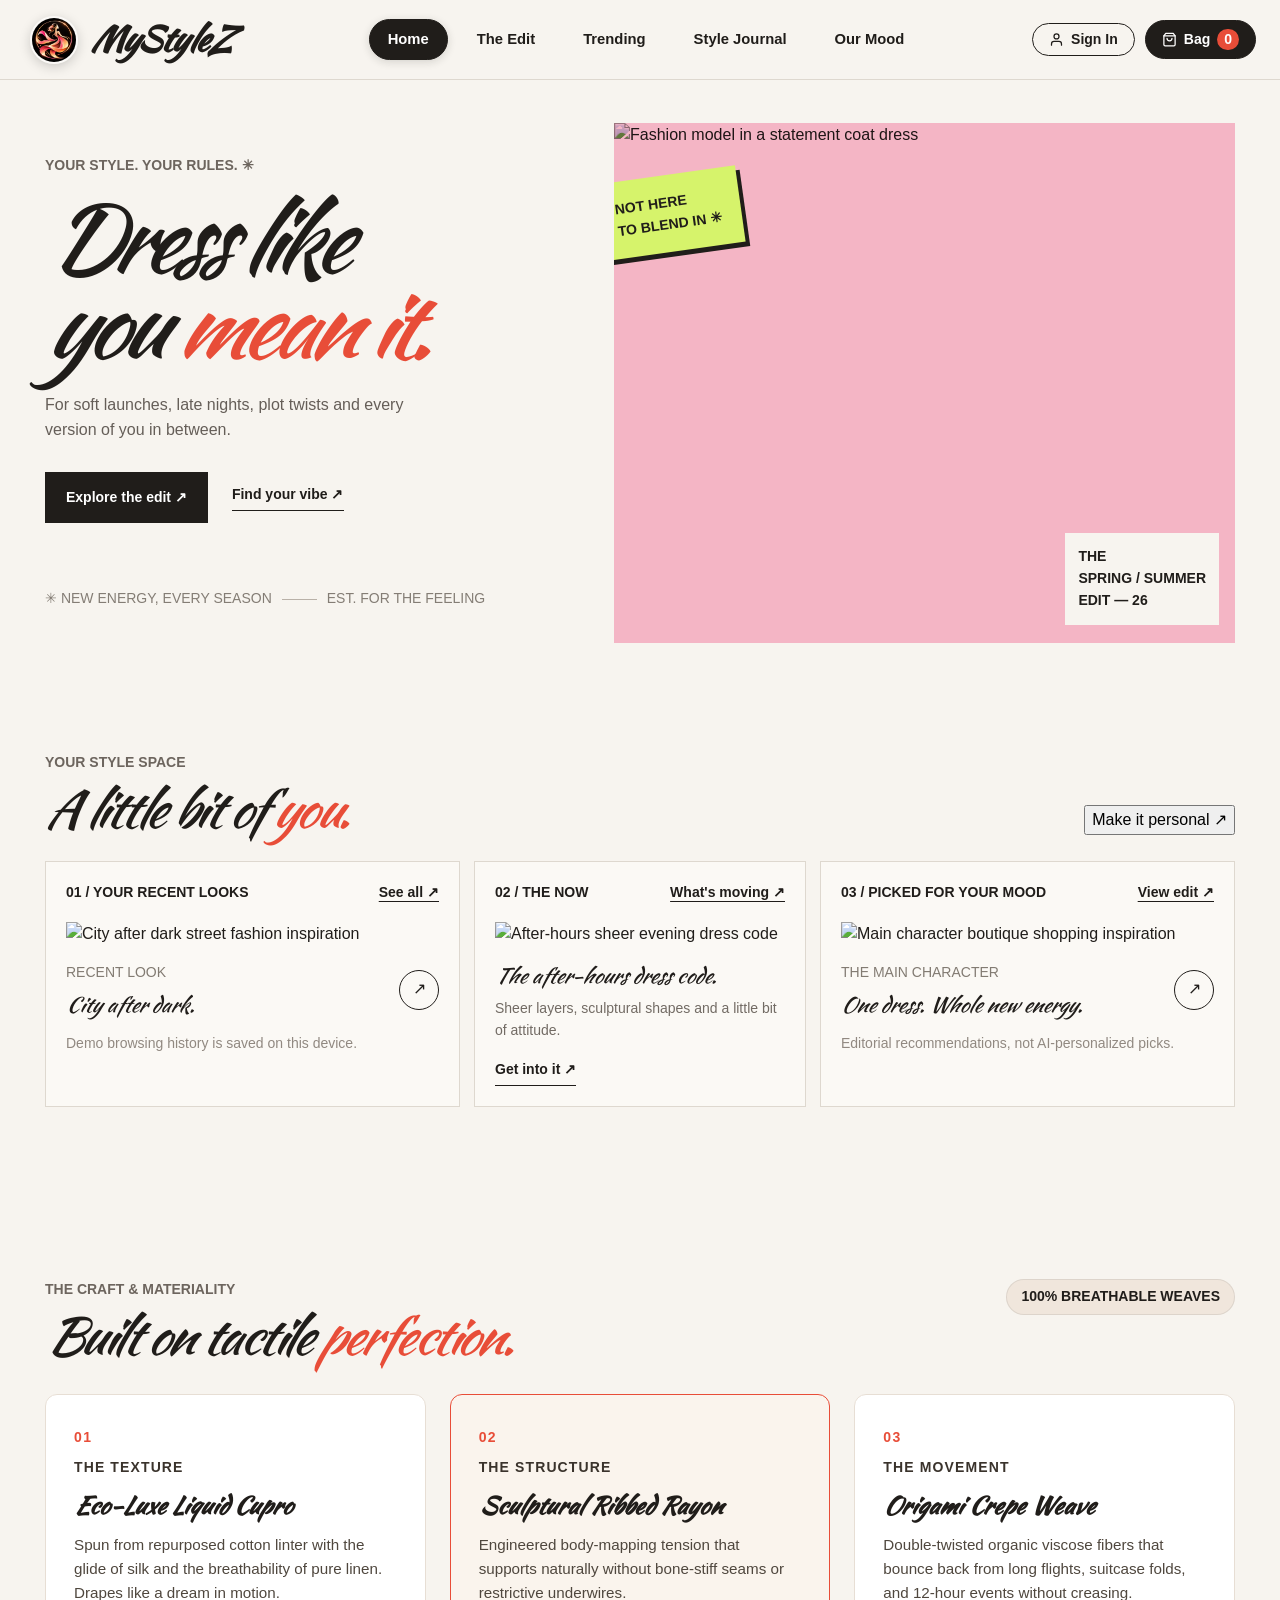
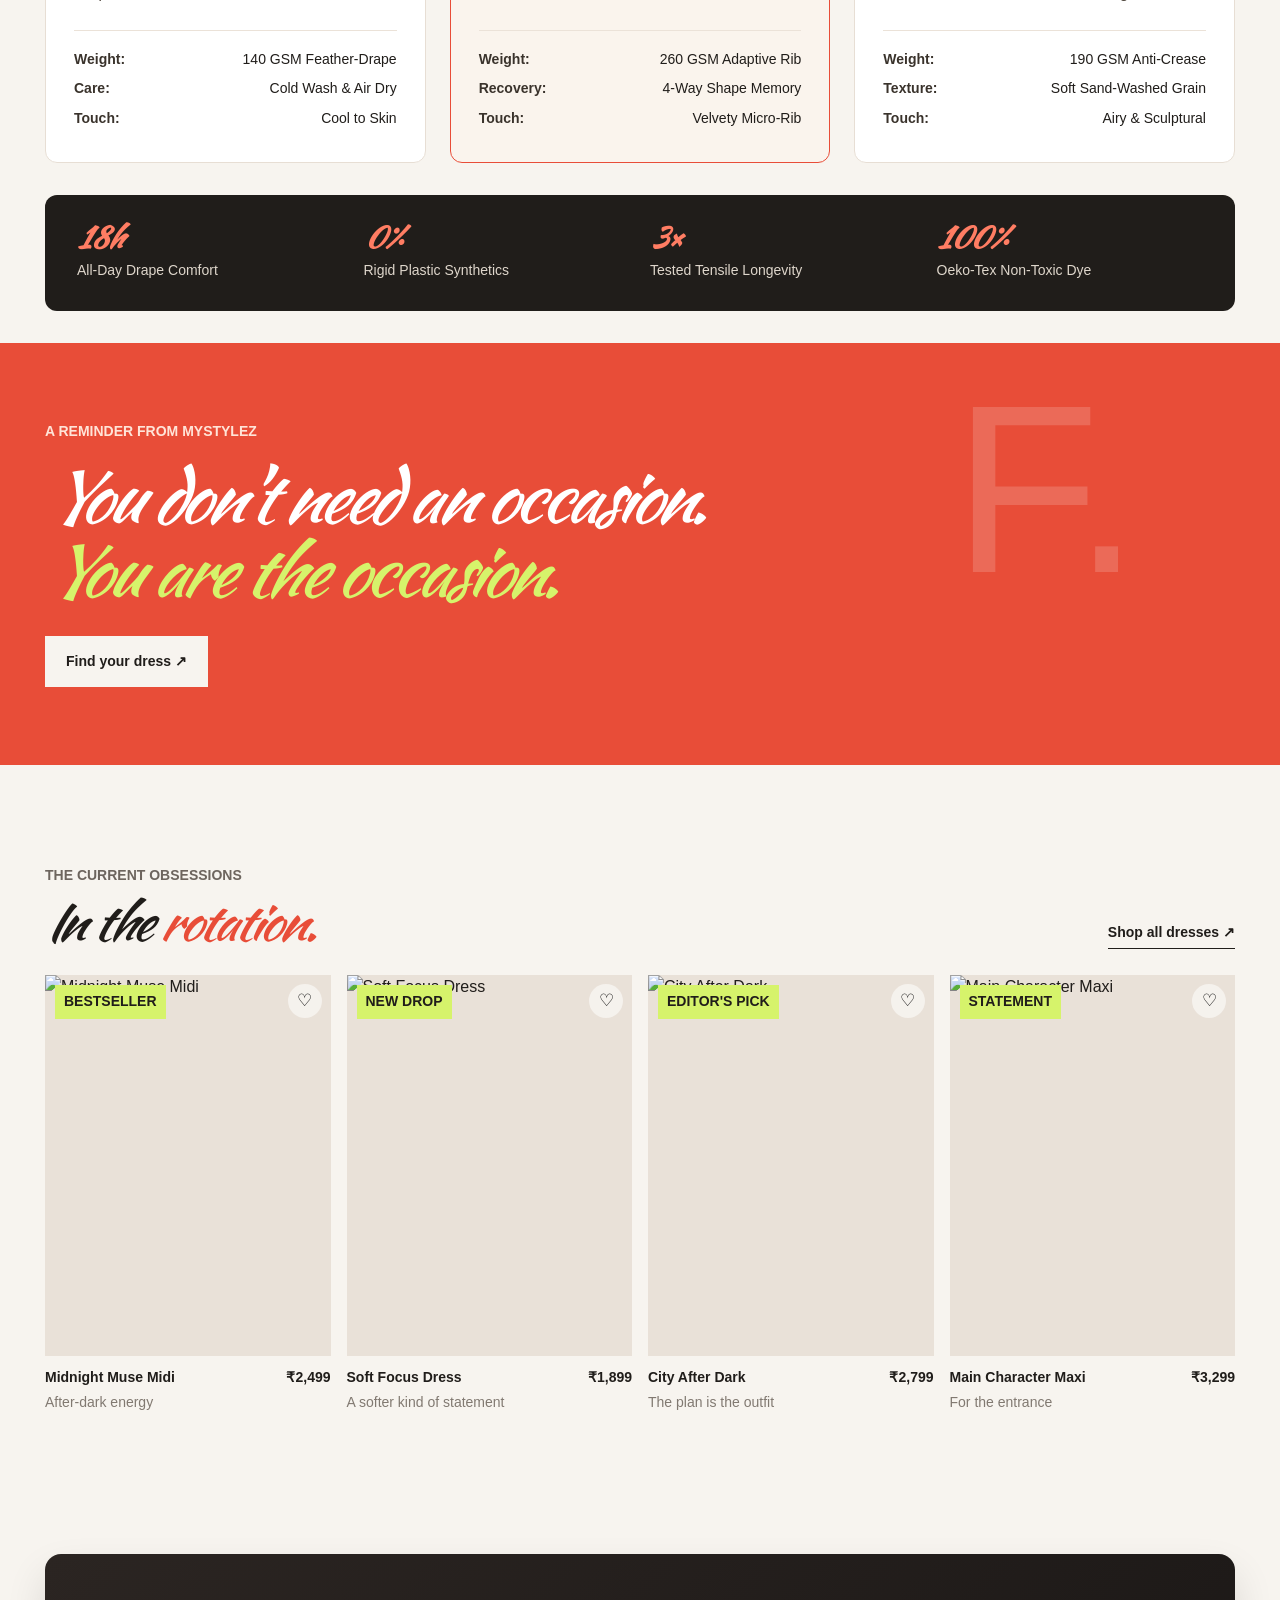
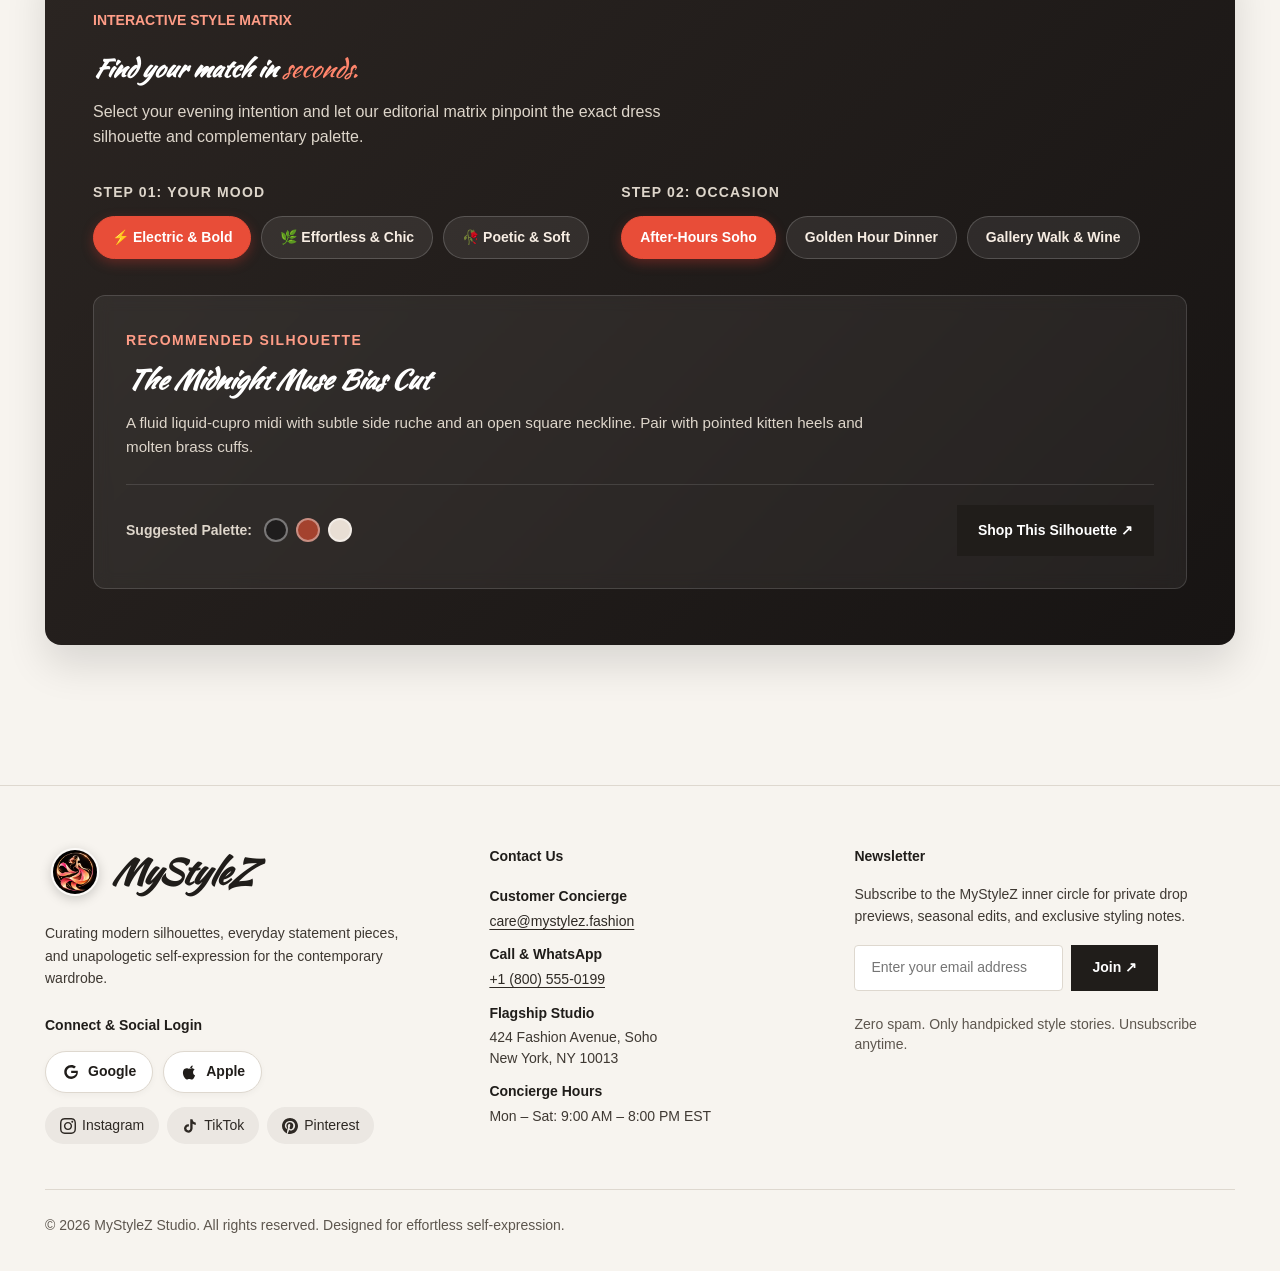
==== commit f040cad2: "Update website images, collections grid reference, and prevent repeating imagery" ====
--- a/index.html
+++ b/index.html
@@ -171,7 +171,7 @@
             </div>
             <div class="hero-art reveal delay-1"><img
                     src="https://images.unsplash.com/photo-1539109136881-3be0616acf4b?auto=format&fit=crop&w=1200&q=88"
-                    alt="Fashion model in a statement dress">
+                    alt="Fashion model in a statement coat dress">
                 <div class="hero-sticker">NOT HERE<br>TO BLEND IN ✳</div>
                 <div class="hero-side-note">THE<br>SPRING / SUMMER<br>EDIT — 26</div>
             </div>
@@ -187,8 +187,8 @@
                 <article class="overview-tile">
                     <div class="tile-head"><span>01 / YOUR RECENT LOOKS</span><a href="collections.html">See all ↗</a></div>
                     <img class="tile-image"
-                        src="https://images.unsplash.com/photo-1515886657613-9f3515b0c78f?auto=format&fit=crop&w=900&q=85"
-                        alt="Recent outfit inspiration">
+                        src="https://images.unsplash.com/photo-1485968579580-b6d095142e6e?auto=format&fit=crop&w=1000&q=85"
+                        alt="City after dark street fashion inspiration">
                     <div class="rec-meta">
                         <div><span class="micro-label">RECENT LOOK</span>
                             <h3>City after dark.</h3>
@@ -199,8 +199,8 @@
                 <article class="overview-tile">
                     <div class="tile-head"><span>02 / THE NOW</span><a href="trending.html">What's moving ↗</a></div>
                     <img class="tile-image"
-                        src="https://images.unsplash.com/photo-1539008835657-9e8e9680c956?auto=format&fit=crop&w=900&q=85"
-                        alt="Trending evening dress">
+                        src="https://images.unsplash.com/photo-1524504388940-b1c1722653e1?auto=format&fit=crop&w=1000&q=85"
+                        alt="After-hours sheer evening dress code">
                     <h3>The after-hours dress code.</h3>
                     <p>Sheer layers, sculptural shapes and a little bit of attitude.</p><a class="arrow-link"
                         href="trending.html">Get into it ↗</a>
@@ -208,8 +208,8 @@
                 <article class="overview-tile">
                     <div class="tile-head"><span>03 / PICKED FOR YOUR MOOD</span><a href="collections.html">View edit
                             ↗</a></div><img class="tile-image"
-                        src="https://images.unsplash.com/photo-1595777457583-95e059d581b8?auto=format&fit=crop&w=900&q=85"
-                        alt="Recommended dress">
+                        src="https://images.unsplash.com/photo-1483985988355-763728e1935b?auto=format&fit=crop&w=1000&q=85"
+                        alt="Main character boutique shopping inspiration">
                     <div class="rec-meta">
                         <div><span class="micro-label">THE MAIN CHARACTER</span>
                             <h3>One dress. Whole new energy.</h3>
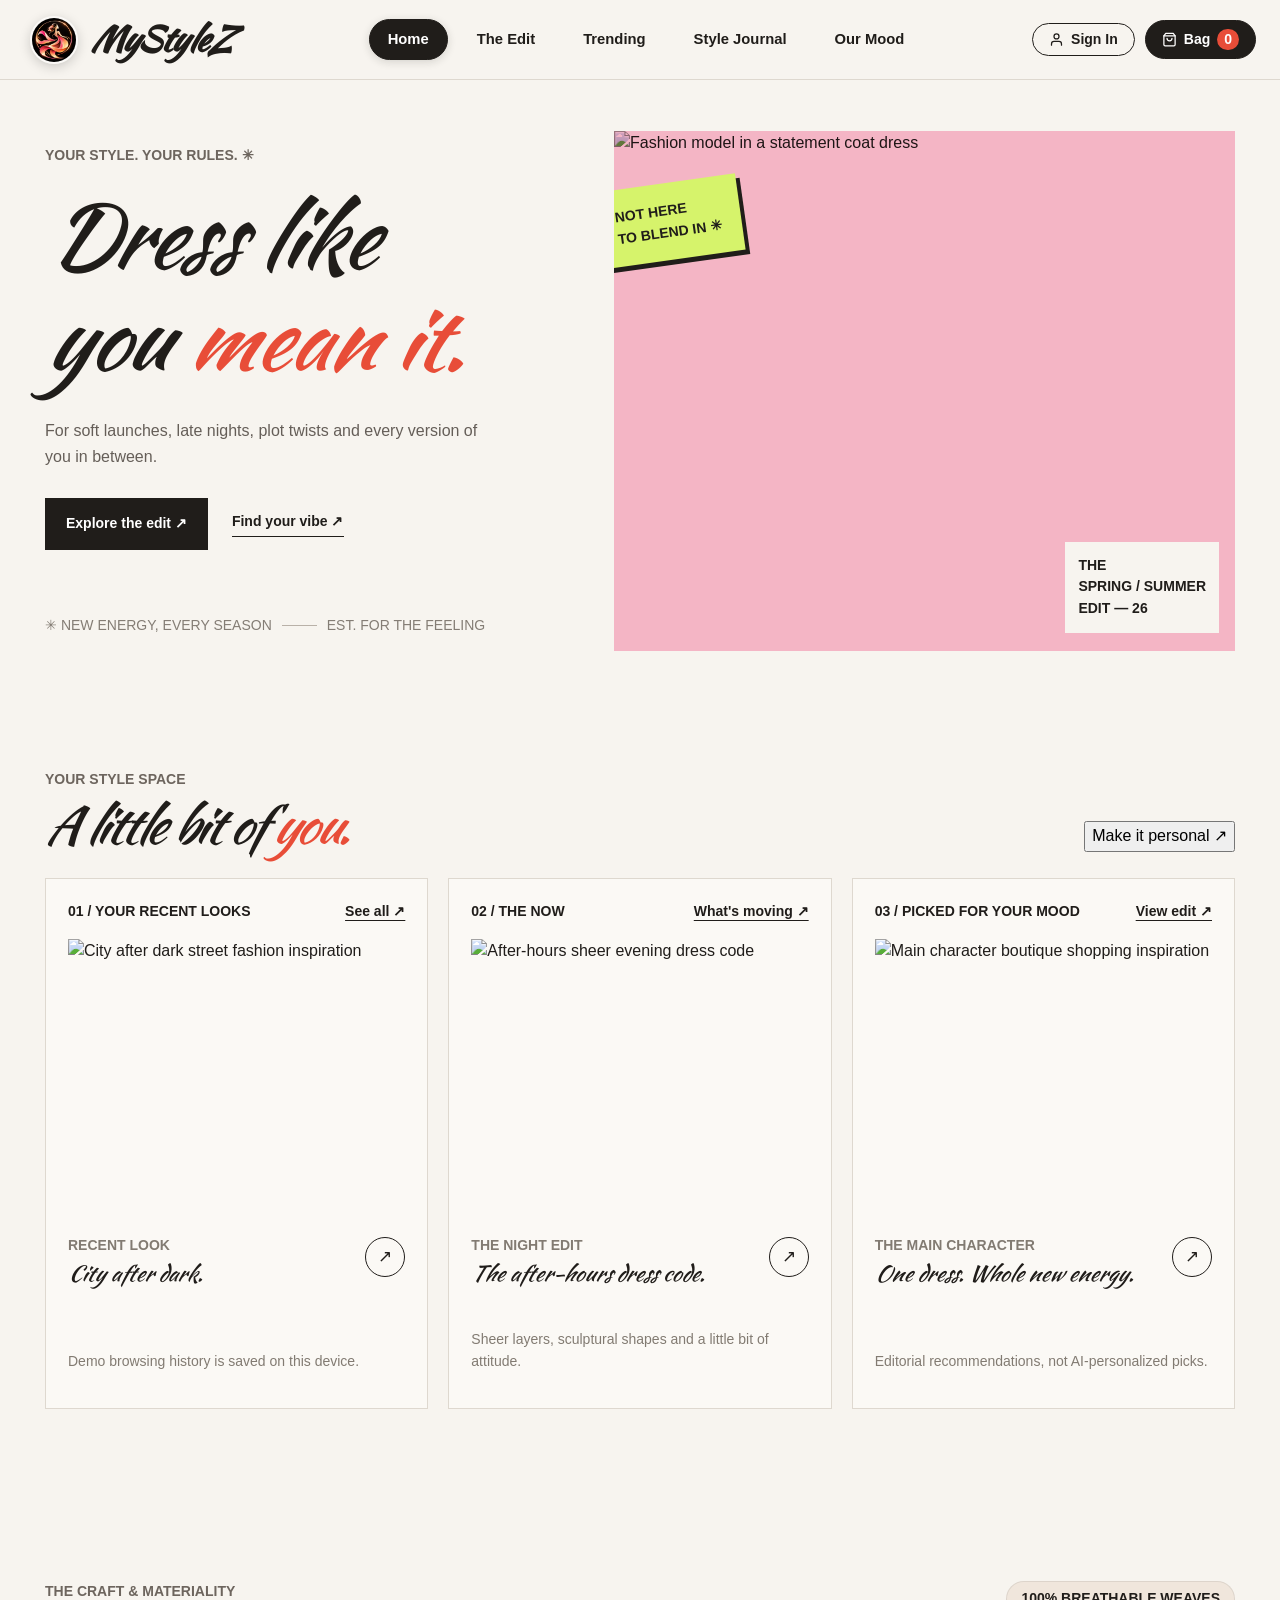
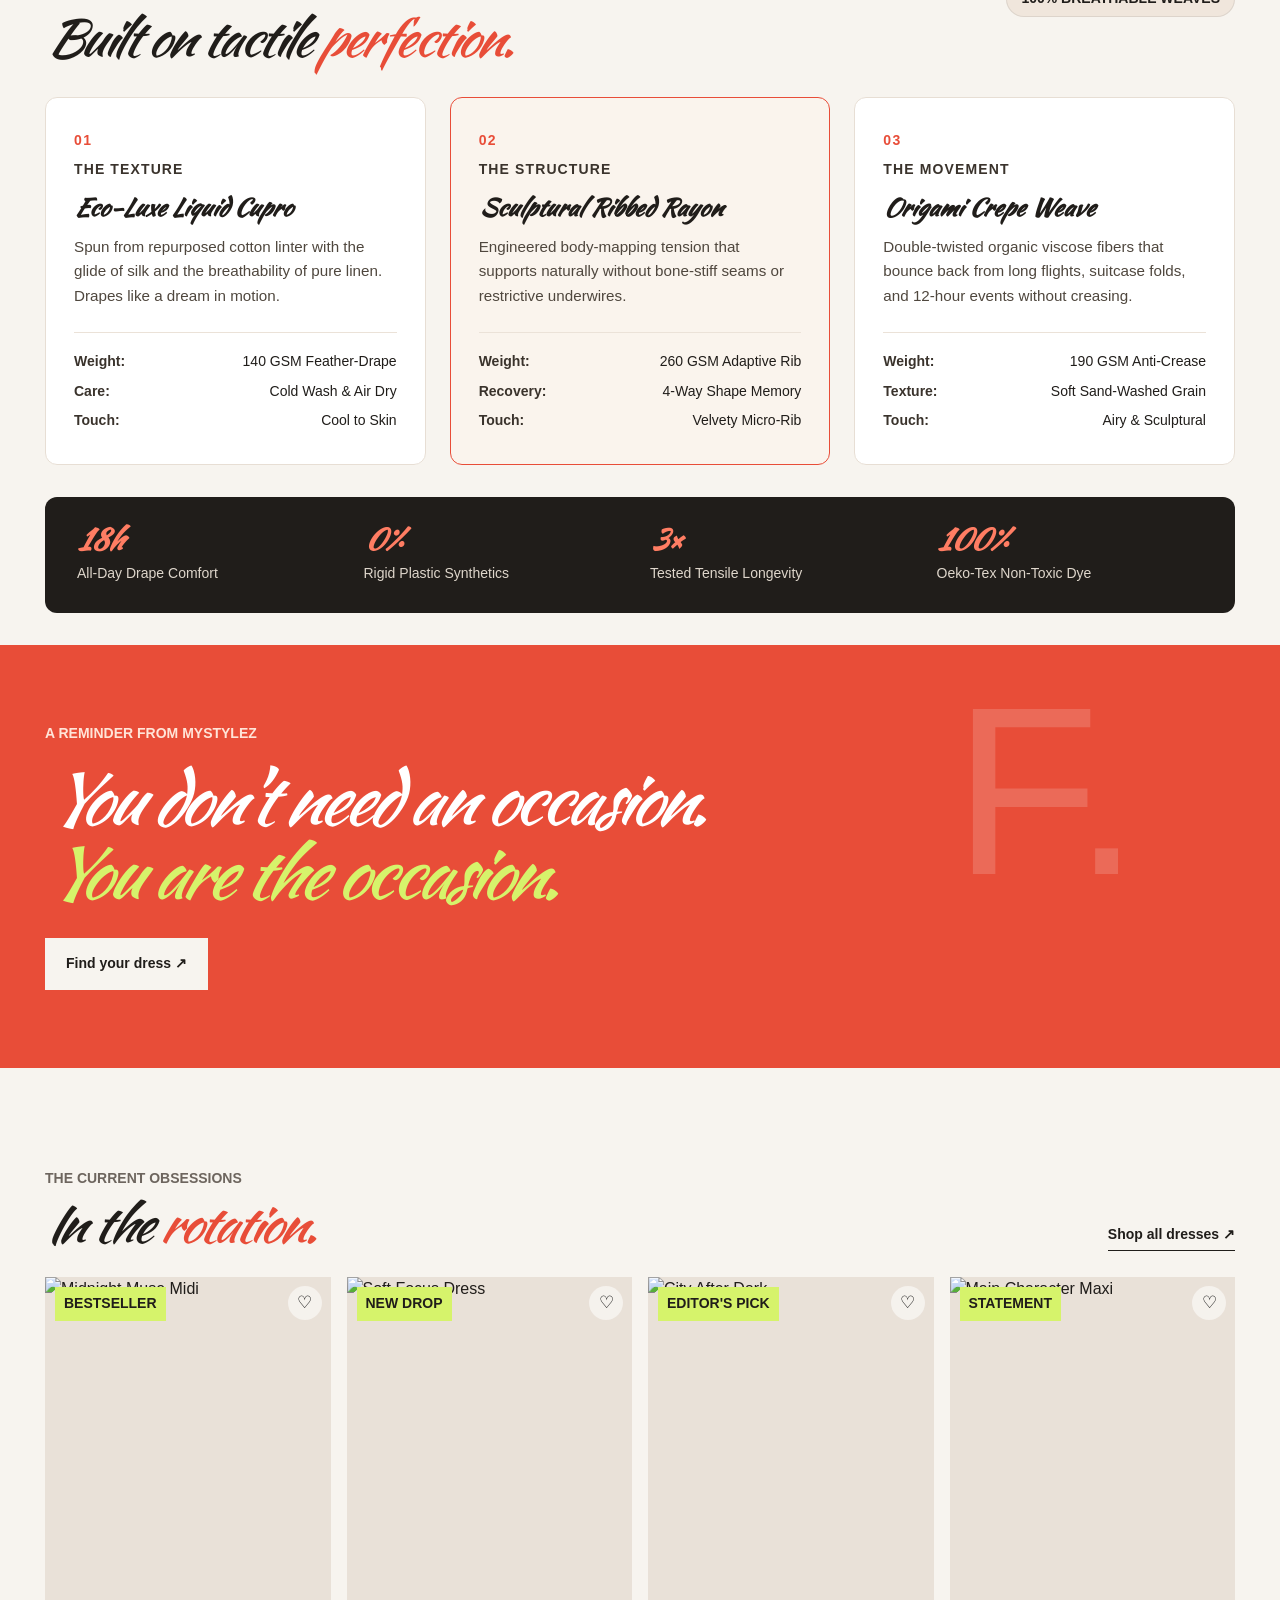
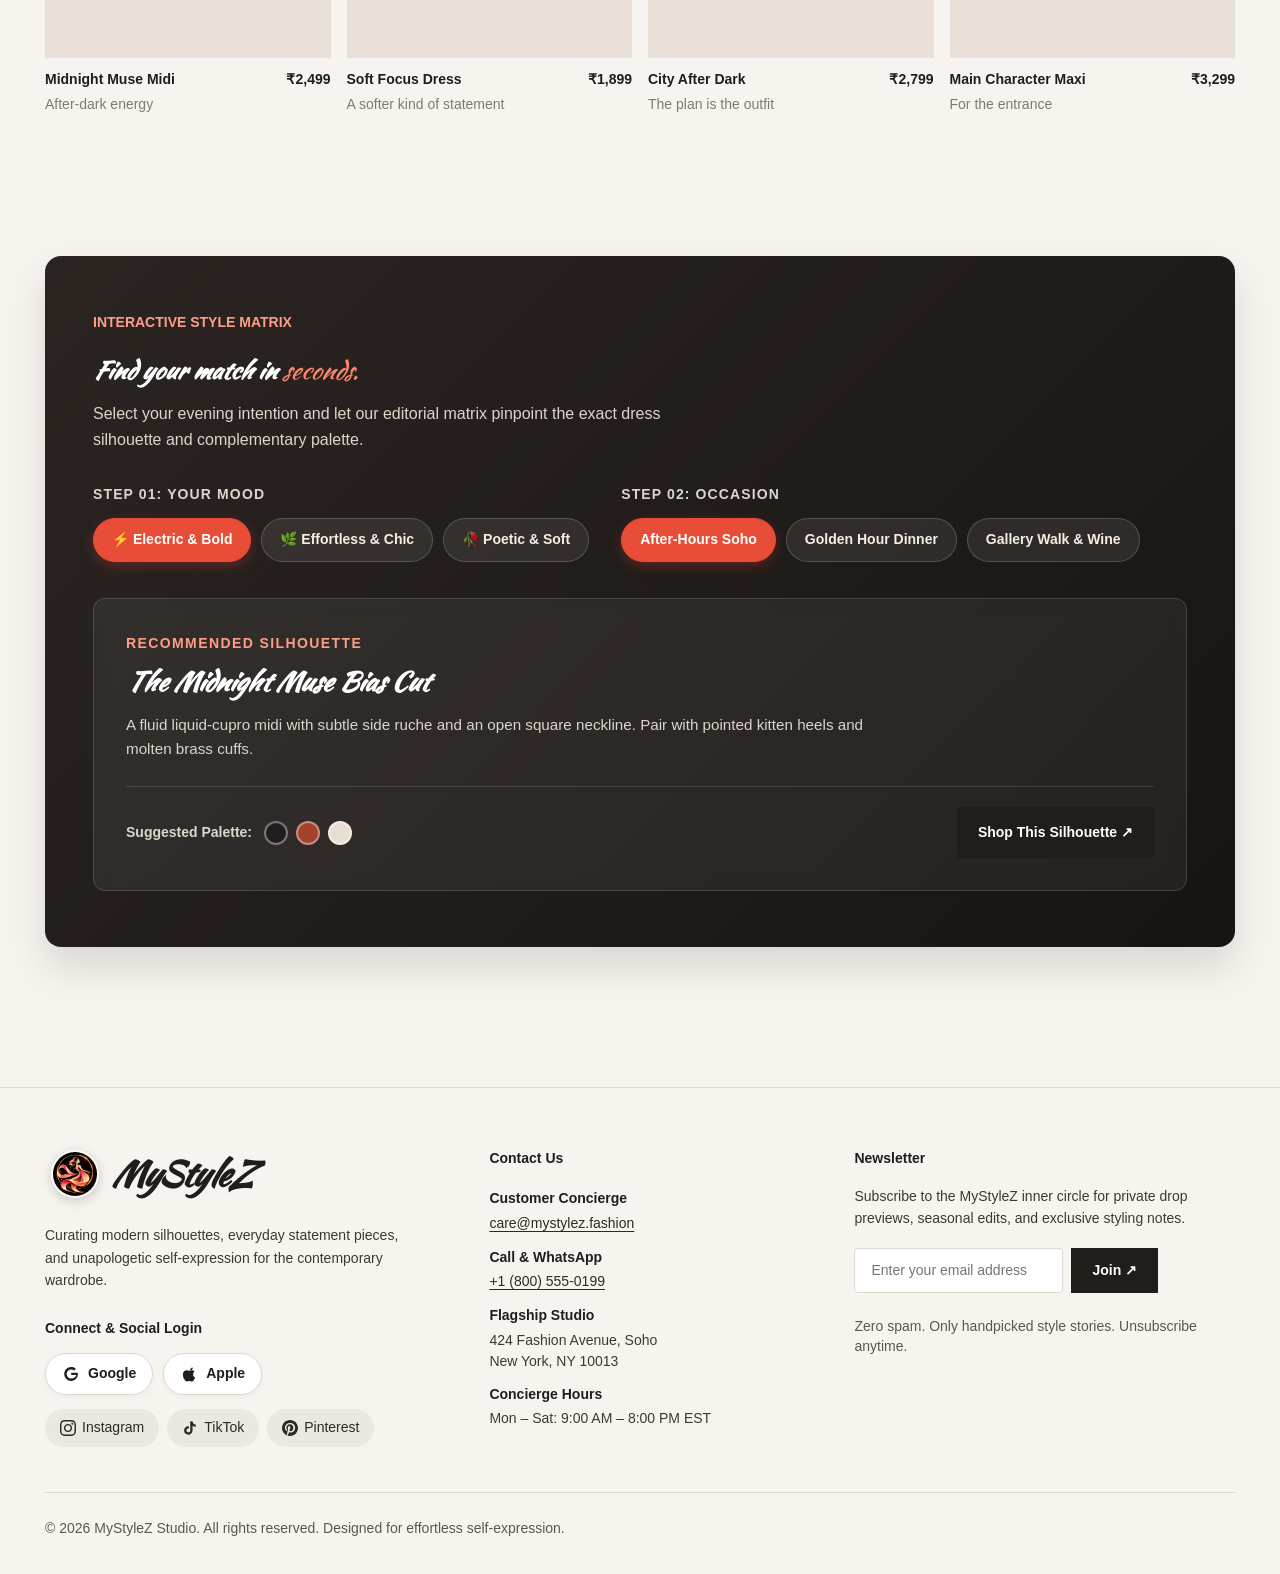
==== commit 9f3c9221: "fixint" ====
--- a/index.html
+++ b/index.html
@@ -192,7 +192,7 @@
                     <div class="rec-meta">
                         <div><span class="micro-label">RECENT LOOK</span>
                             <h3>City after dark.</h3>
-                        </div><a class="circle-arrow" href="collections.html">↗</a>
+                        </div><a class="circle-arrow" href="collections.html" aria-label="Explore recent looks">↗</a>
                     </div>
                     <p class="tile-note">Demo browsing history is saved on this device.</p>
                 </article>
@@ -201,9 +201,12 @@
                     <img class="tile-image"
                         src="https://images.unsplash.com/photo-1524504388940-b1c1722653e1?auto=format&fit=crop&w=1000&q=85"
                         alt="After-hours sheer evening dress code">
-                    <h3>The after-hours dress code.</h3>
-                    <p>Sheer layers, sculptural shapes and a little bit of attitude.</p><a class="arrow-link"
-                        href="trending.html">Get into it ↗</a>
+                    <div class="rec-meta">
+                        <div><span class="micro-label">THE NIGHT EDIT</span>
+                            <h3>The after-hours dress code.</h3>
+                        </div><a class="circle-arrow" href="trending.html" aria-label="Explore trending after-hours dresses">↗</a>
+                    </div>
+                    <p class="tile-note">Sheer layers, sculptural shapes and a little bit of attitude.</p>
                 </article>
                 <article class="overview-tile">
                     <div class="tile-head"><span>03 / PICKED FOR YOUR MOOD</span><a href="collections.html">View edit
@@ -213,7 +216,7 @@
                     <div class="rec-meta">
                         <div><span class="micro-label">THE MAIN CHARACTER</span>
                             <h3>One dress. Whole new energy.</h3>
-                        </div><a class="circle-arrow" href="collections.html">↗</a>
+                        </div><a class="circle-arrow" href="collections.html" aria-label="Explore picked for your mood">↗</a>
                     </div>
                     <p class="tile-note">Editorial recommendations, not AI-personalized picks.</p>
                 </article>
@@ -284,7 +287,72 @@
                     <h2>In the <em>rotation.</em></h2>
                 </div><a class="text-link" href="collections.html">Shop all dresses ↗</a>
             </div>
-            <div class="product-grid" data-product-grid="featured"></div>
+            <div class="product-grid" data-product-grid="featured">
+                <!-- ========================================================================= -->
+                <!-- THE CURRENT OBSESSIONS / IN THE ROTATION                                 -->
+                <!-- 1. Midnight Muse Midi: https://images.unsplash.com/photo-1502716119720-b23a93e5fe1b?auto=format&fit=crop&w=900&q=85 (swapped from Soft Focus) -->
+                <!-- 2. Soft Focus Dress:   https://images.unsplash.com/photo-1551232864-3f0890e580d9?auto=format&fit=crop&w=1000&q=85 (boutique shopping inspiration) -->
+                <!-- 3. City After Dark:    https://images.unsplash.com/photo-1583496661160-fb5886a0aaaa?auto=format&fit=crop&w=900&q=85 -->
+                <!-- 4. Main Character Maxi:https://images.unsplash.com/photo-1485968579580-b6d095142e6e?auto=format&fit=crop&w=1000&q=85 -->
+                <!-- ========================================================================= -->
+                <!--
+                <article class="product-card">
+                    <div class="product-image-wrap">
+                        <img loading="lazy" src="https://images.unsplash.com/photo-1502716119720-b23a93e5fe1b?auto=format&fit=crop&w=900&q=85" alt="Midnight Muse Midi">
+                        <span class="product-badge">BESTSELLER</span>
+                        <button class="heart-btn" data-fav="midnight-midi" aria-label="Save Midnight Muse Midi">♡</button>
+                        <button class="quick-add" data-add="midnight-midi">Add to bag · ₹2,499</button>
+                    </div>
+                    <div class="product-info">
+                        <h3>Midnight Muse Midi</h3>
+                        <p>₹2,499</p>
+                    </div>
+                    <div class="product-subtitle">After-dark energy</div>
+                </article>
+
+                <article class="product-card">
+                    <div class="product-image-wrap">
+                        <img loading="lazy" src="https://images.unsplash.com/photo-1551232864-3f0890e580d9?auto=format&fit=crop&w=1000&q=85" alt="Soft Focus Dress">
+                        <span class="product-badge">NEW DROP</span>
+                        <button class="heart-btn" data-fav="soft-romance" aria-label="Save Soft Focus Dress">♡</button>
+                        <button class="quick-add" data-add="soft-romance">Add to bag · ₹1,899</button>
+                    </div>
+                    <div class="product-info">
+                        <h3>Soft Focus Dress</h3>
+                        <p>₹1,899</p>
+                    </div>
+                    <div class="product-subtitle">A softer kind of statement</div>
+                </article>
+
+                <article class="product-card">
+                    <div class="product-image-wrap">
+                        <img loading="lazy" src="https://images.unsplash.com/photo-1583496661160-fb5886a0aaaa?auto=format&fit=crop&w=900&q=85" alt="City After Dark">
+                        <span class="product-badge">EDITOR'S PICK</span>
+                        <button class="heart-btn" data-fav="city-after-dark" aria-label="Save City After Dark">♡</button>
+                        <button class="quick-add" data-add="city-after-dark">Add to bag · ₹2,799</button>
+                    </div>
+                    <div class="product-info">
+                        <h3>City After Dark</h3>
+                        <p>₹2,799</p>
+                    </div>
+                    <div class="product-subtitle">The plan is the outfit</div>
+                </article>
+
+                <article class="product-card">
+                    <div class="product-image-wrap">
+                        <img loading="lazy" src="https://images.unsplash.com/photo-1485968579580-b6d095142e6e?auto=format&fit=crop&w=1000&q=85" alt="Main Character Maxi">
+                        <span class="product-badge">STATEMENT</span>
+                        <button class="heart-btn" data-fav="main-character" aria-label="Save Main Character Maxi">♡</button>
+                        <button class="quick-add" data-add="main-character">Add to bag · ₹3,299</button>
+                    </div>
+                    <div class="product-info">
+                        <h3>Main Character Maxi</h3>
+                        <p>₹3,299</p>
+                    </div>
+                    <div class="product-subtitle">For the entrance</div>
+                </article>
+                -->
+            </div>
         </section>
     <!-- UNIQUE SECTION 2: INTERACTIVE VIBE MATCHER & STYLE MATRIX -->
         <section class="wrap vibe-matcher-section">
--- a/styles.css
+++ b/styles.css
@@ -267,9 +267,13 @@
 }
 
 h1 {
-    font: 500 clamp(3.6rem, 7.2vw, 7.1rem)/.94 var(--serif);
-    letter-spacing: -.065em;
-    margin-bottom: 25px
+    font-family: var(--serif);
+    font-weight: 500;
+    font-size: clamp(3.2rem, 6.8vw, 6.2rem);
+    line-height: 1.18;
+    letter-spacing: -0.01em;
+    margin-top: 10px;
+    margin-bottom: 28px;
 }
 
 h1 em,
@@ -284,9 +288,11 @@
 .journal-hero>p:last-child,
 .about-title>p:not(.eyebrow),
 .bag-hero>p:last-child {
-    max-width: 390px;
+    max-width: 440px;
     color: #655e58;
-    font-size: 1rem
+    font-size: 1rem;
+    line-height: 1.6;
+    margin-top: 0;
 }
 
 .hero-ctas {
@@ -423,38 +429,49 @@
 
 .style-overview {
     display: grid;
-    grid-template-columns: 1fr .8fr 1fr;
-    gap: 14px
+    grid-template-columns: repeat(3, minmax(0, 1fr));
+    gap: 20px;
+    align-items: stretch;
 }
 
 .overview-tile {
     border: 1px solid var(--line);
-    padding: 20px;
+    padding: 22px;
     background: #fbf9f5;
-    min-width: 0
+    min-width: 0;
+    display: flex;
+    flex-direction: column;
+    height: 100%;
+    transition: transform 0.25s cubic-bezier(0.16, 1, 0.3, 1), box-shadow 0.25s ease;
+}
+
+.overview-tile:hover {
+    transform: translateY(-3px);
+    box-shadow: 0 8px 24px rgba(32, 29, 26, 0.08);
 }
 
 .tile-head {
     display: flex;
     justify-content: space-between;
+    align-items: center;
     gap: 8px;
     font-size: 0.875rem;
     letter-spacing: 0;
     font-weight: 700;
-    margin-bottom: 18px
+    margin-bottom: 16px;
 }
 
 .tile-head a {
     font-size: 0.875rem;
     letter-spacing: 0;
     text-decoration: underline;
-    text-underline-offset: 4px
+    text-underline-offset: 4px;
 }
 
 .recent-items {
     display: grid;
     grid-template-columns: 1fr 1fr;
-    gap: 10px
+    gap: 10px;
 }
 
 .mini-look img {
@@ -462,76 +479,107 @@
     width: 100%;
     height: 170px;
     object-fit: cover;
-    object-position: top
+    object-position: center 30%;
 }
 
 .mini-look span {
     display: block;
     color: #857d75;
     font-size: 0.875rem;
-    margin-top: 8px
+    margin-top: 8px;
 }
 
 .mini-look b {
     display: block;
     color: var(--ink);
-    font-size: 0.875rem
-}
-
-.tile-note {
-    font-size: 0.875rem;
-    color: #918981;
-    margin: 13px 0 0
+    font-size: 0.875rem;
 }
 
 .tile-image {
     width: 100%;
-    height: 260px;
+    height: 280px;
     object-fit: cover;
-    object-position: top
+    object-position: center 30%;
+    display: block;
 }
 
 .overview-tile h3 {
-    font: 500 1.3rem var(--serif);
-    margin: 13px 0 7px
+    font: 500 1.35rem var(--serif);
+    margin: 0;
 }
 
 .overview-tile>p:not(.tile-note) {
     font-size: 0.875rem;
-    color: #726b64
+    color: #726b64;
 }
 
 .arrow-link {
     display: inline-block;
-    margin-top: 4px
+    margin-top: 4px;
 }
 
 .rec-meta {
     display: flex;
-    align-items: center;
+    align-items: flex-start;
     justify-content: space-between;
     gap: 12px;
-    margin-top: 13px
+    margin-top: 16px;
+}
+
+.rec-meta > div {
+    flex: 1;
+    min-width: 0;
 }
 
 .micro-label {
-    font-size: 0.875rem;
-    letter-spacing: 0;
-    color: #827b72
+    display: block;
+    font-size: 0.875rem !important;
+    font-weight: 600;
+    letter-spacing: 0.05em;
+    text-transform: uppercase;
+    color: #827b72;
+    margin-bottom: 4px;
+    line-height: 1.4;
 }
 
 .rec-meta h3 {
-    margin: 4px 0 0
+    font: 500 1.35rem var(--serif);
+    margin: 0;
+    line-height: 1.25;
+    color: var(--ink);
+    min-height: 3.4rem;
+    display: flex;
+    align-items: flex-start;
 }
 
 .circle-arrow {
-    display: grid;
-    place-items: center;
-    border: 1px solid var(--ink);
+    display: inline-flex;
+    align-items: center;
+    justify-content: center;
+    border: 1.5px solid var(--ink);
     border-radius: 50%;
     width: 40px;
     height: 40px;
-    flex-shrink: 0
+    flex-shrink: 0;
+    margin-top: 2px;
+    color: var(--ink);
+    text-decoration: none;
+    font-size: 1.05rem;
+    transition: background 0.2s ease, color 0.2s ease, transform 0.2s ease;
+}
+
+.circle-arrow:hover {
+    background: var(--ink);
+    color: #fff;
+    transform: scale(1.08);
+}
+
+.tile-note {
+    font-size: 0.875rem !important;
+    color: #827b72;
+    margin-top: auto;
+    padding-top: 14px;
+    line-height: 1.5;
 }
 
 .manifesto {
@@ -1013,7 +1061,11 @@
 .journal-hero h1,
 .about-title h1,
 .bag-hero h1 {
-    font-size: clamp(4rem, 8vw, 7rem)
+    font-size: clamp(3.4rem, 7vw, 6.2rem);
+    line-height: 1.18;
+    letter-spacing: 0;
+    margin-top: 10px;
+    margin-bottom: 28px;
 }
 
 .collection-hero>img {
@@ -1400,7 +1452,10 @@
 }
 
 .bag-hero h1 {
-    margin-bottom: 10px
+    margin-top: 10px;
+    margin-bottom: 34px;
+    line-height: 1.18;
+    letter-spacing: 0;
 }
 
 .bag-layout {
@@ -1727,11 +1782,17 @@
     }
 
     .style-overview {
-        grid-template-columns: 1fr 1fr
+        grid-template-columns: 1fr 1fr;
+        gap: 20px;
     }
 
     .overview-tile:first-child {
-        grid-column: 1/-1
+        grid-column: 1/-1;
+    }
+
+    .overview-tile:first-child .tile-image {
+        height: clamp(380px, 50vw, 450px);
+        object-position: center 30%;
     }
 
     .recent-items {
@@ -1807,11 +1868,18 @@
     }
 
     .style-overview {
-        grid-template-columns: 1fr
+        grid-template-columns: 1fr;
+        gap: 20px;
     }
 
     .overview-tile:first-child {
-        grid-column: auto
+        grid-column: auto;
+    }
+
+    .tile-image,
+    .overview-tile:first-child .tile-image {
+        height: 280px;
+        object-position: center 30%;
     }
 
     .mini-look img {
